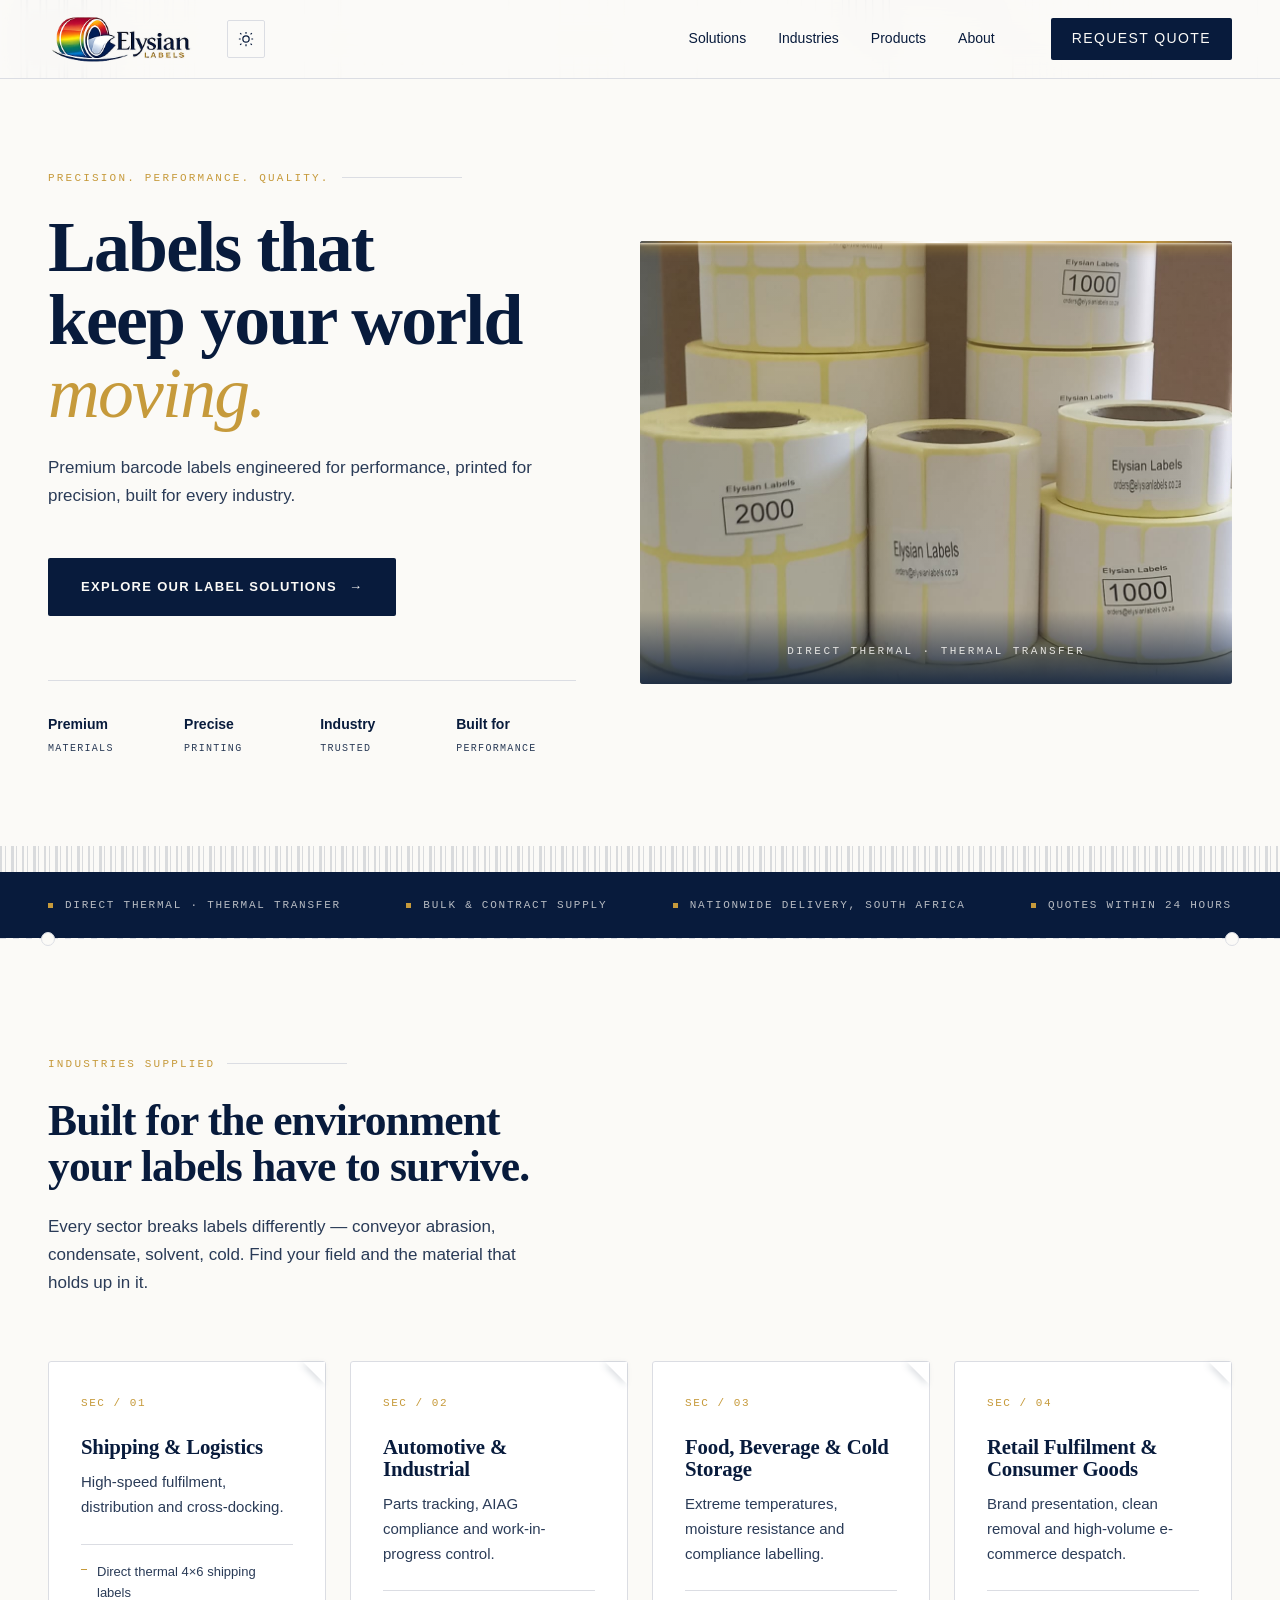
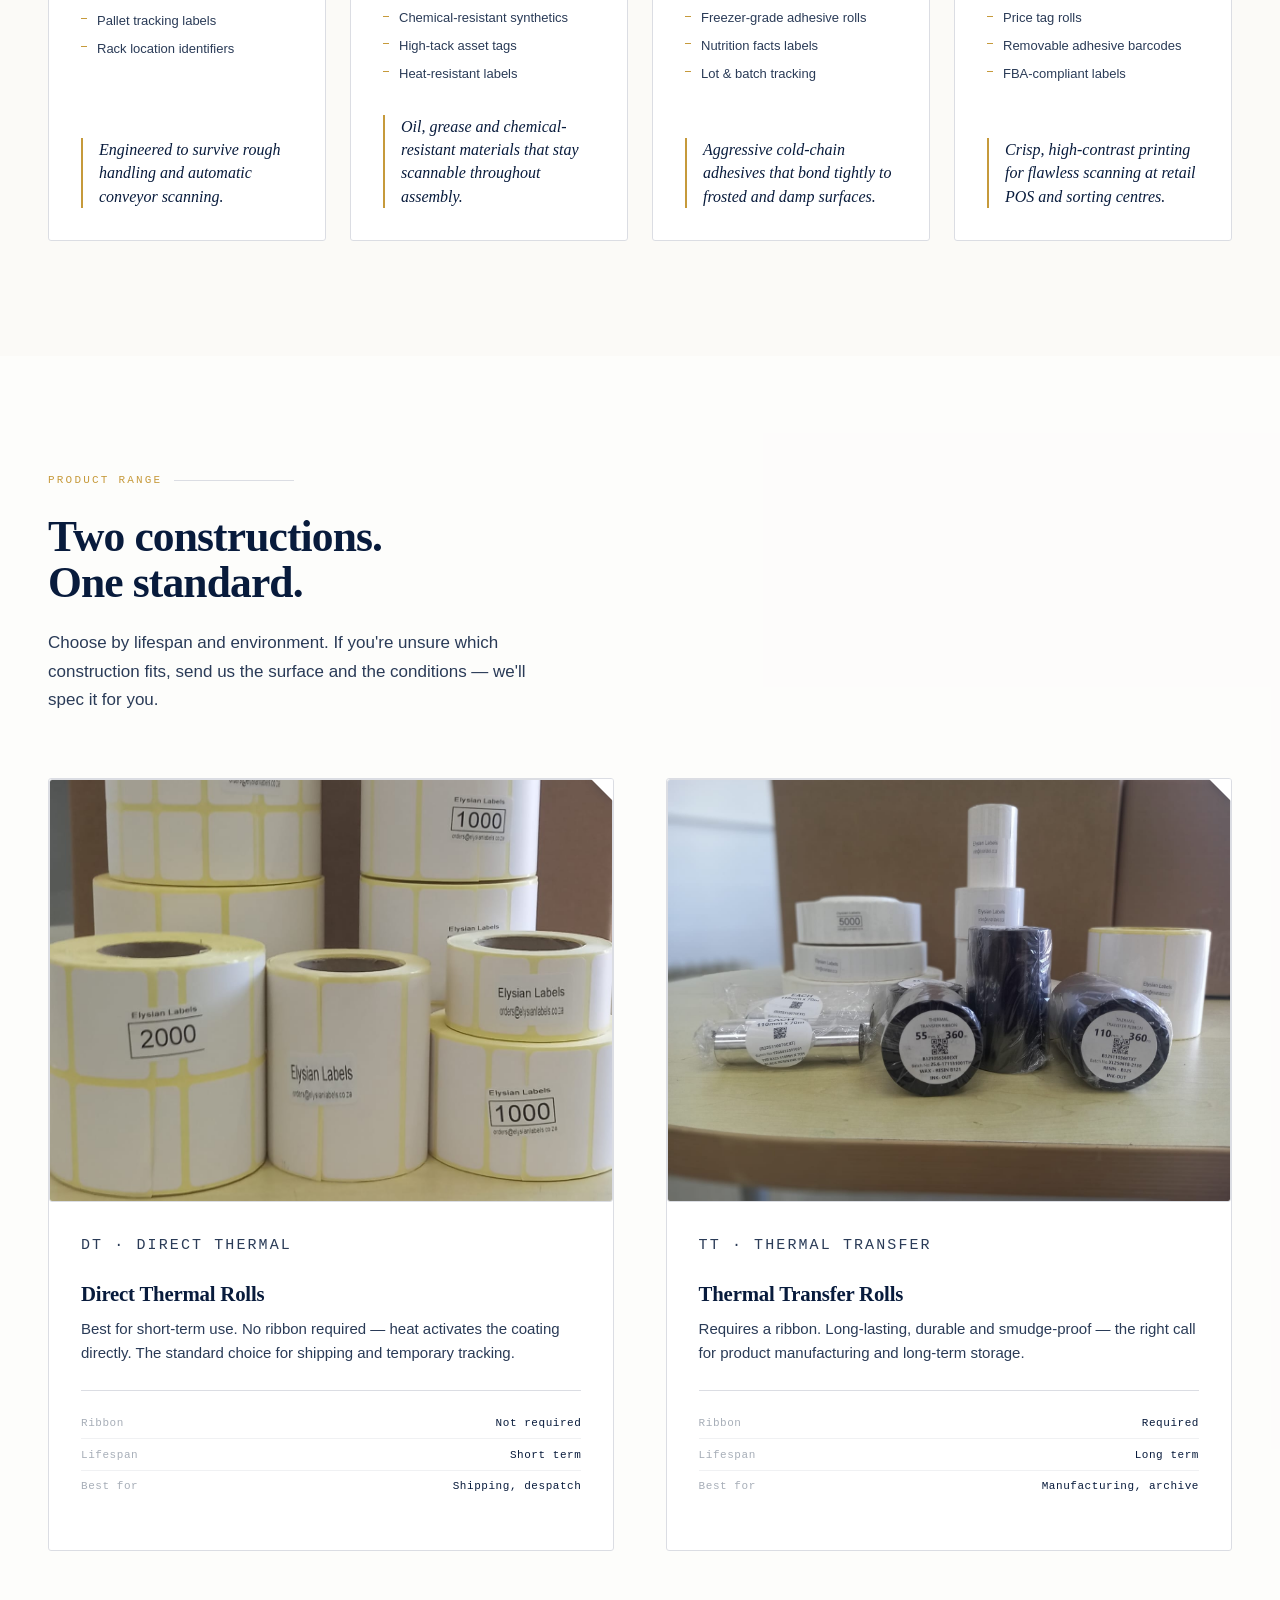
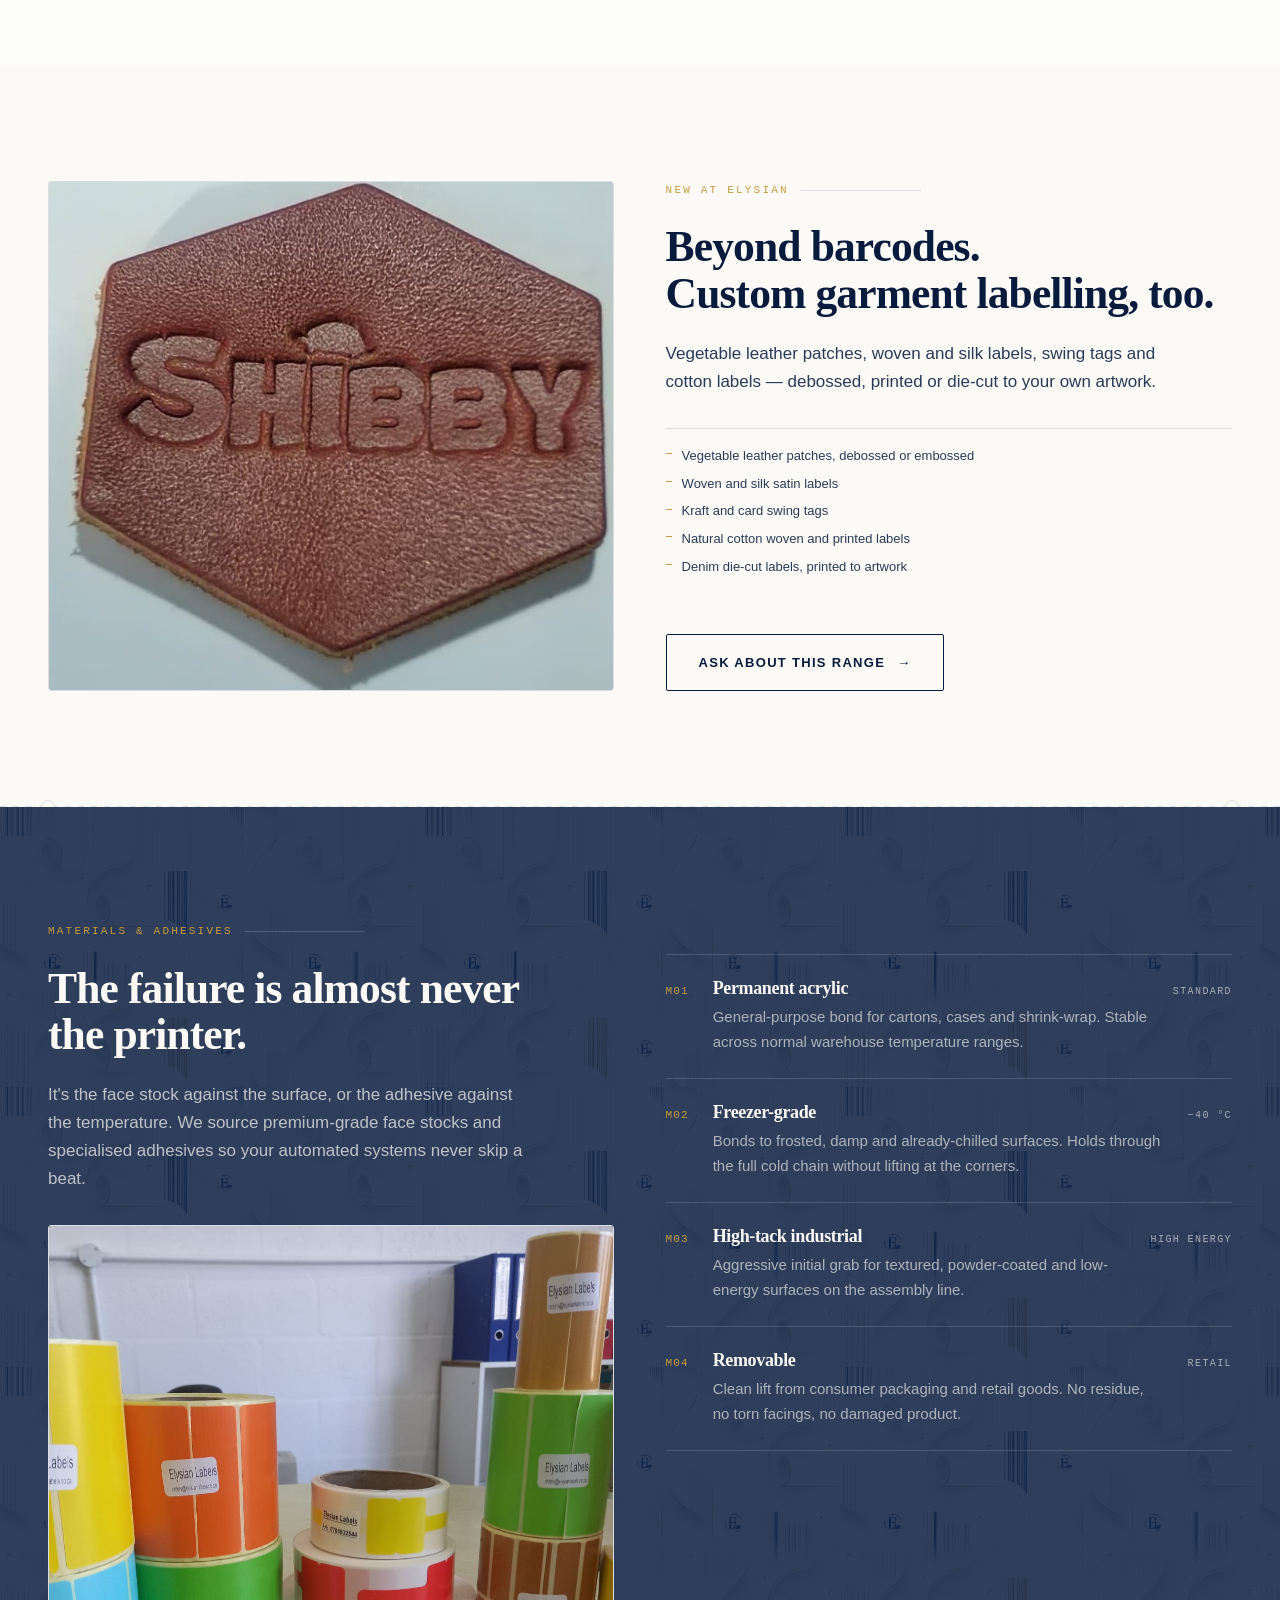
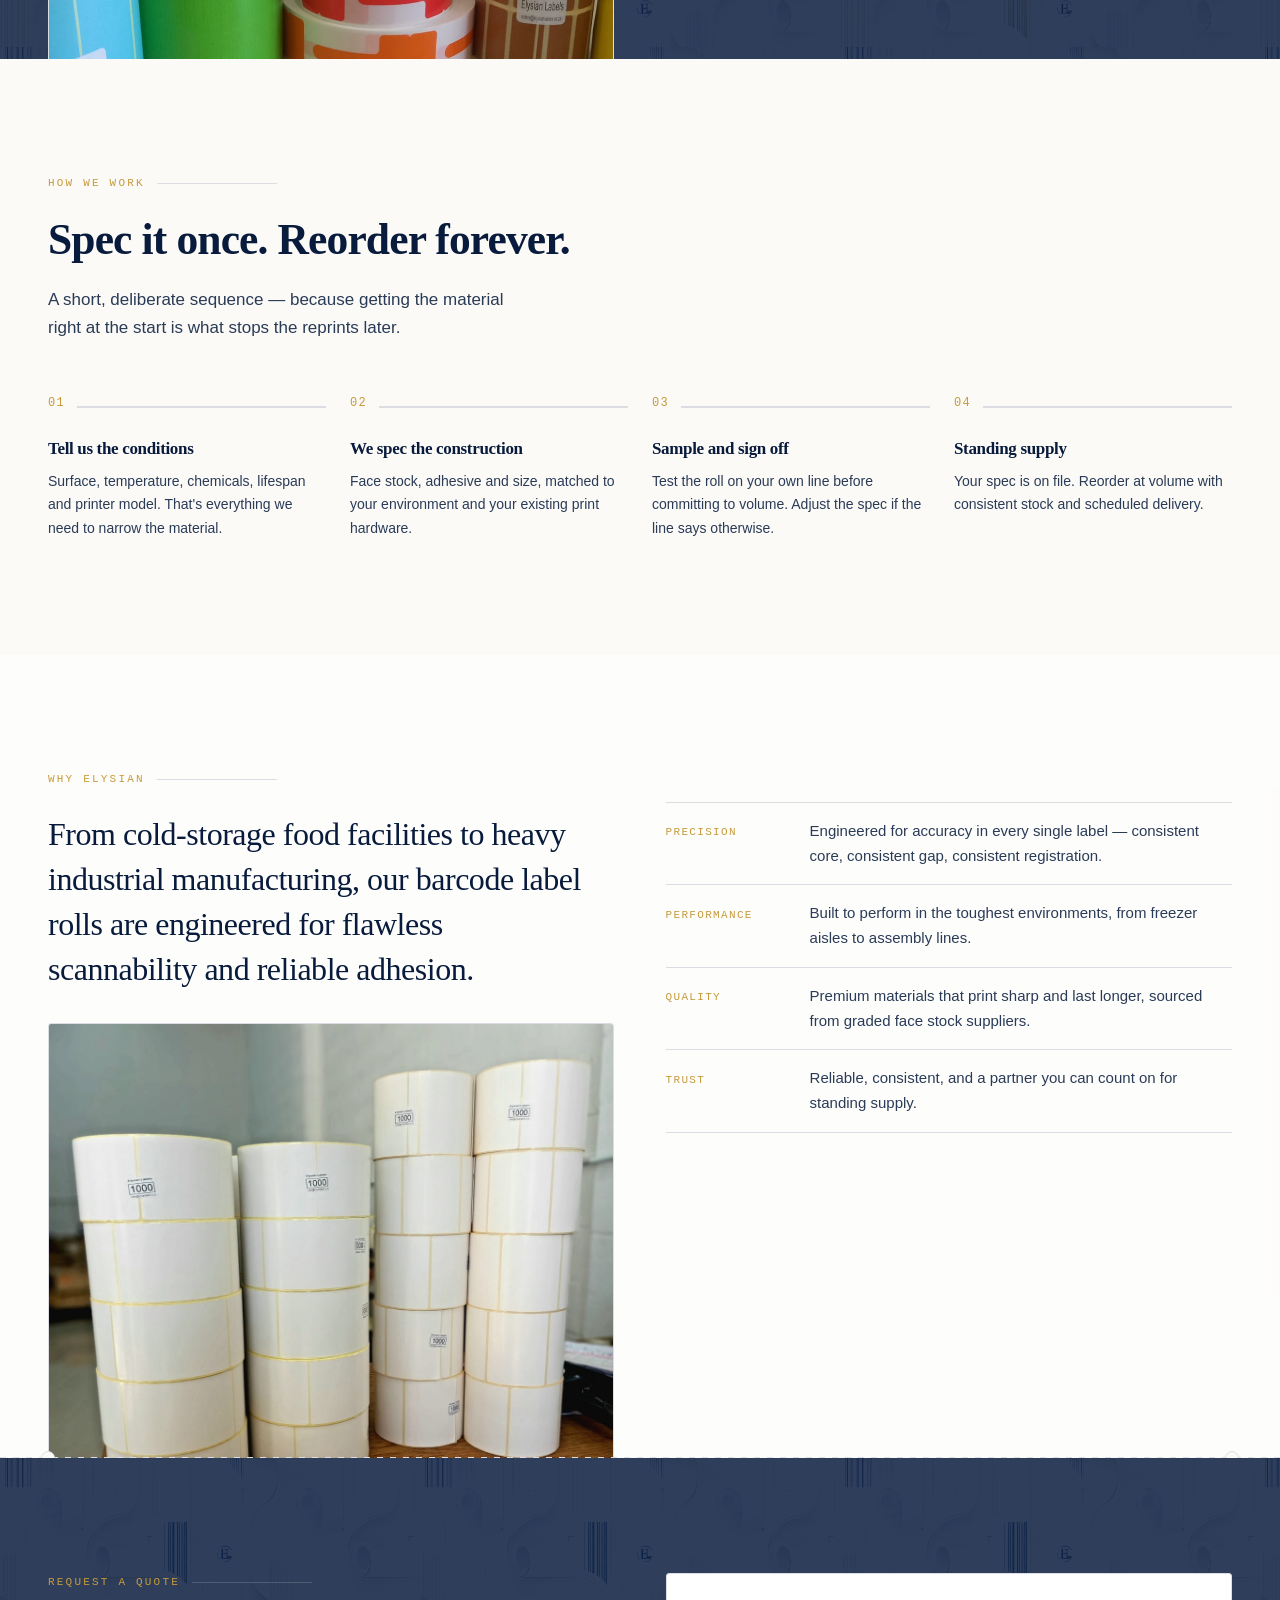
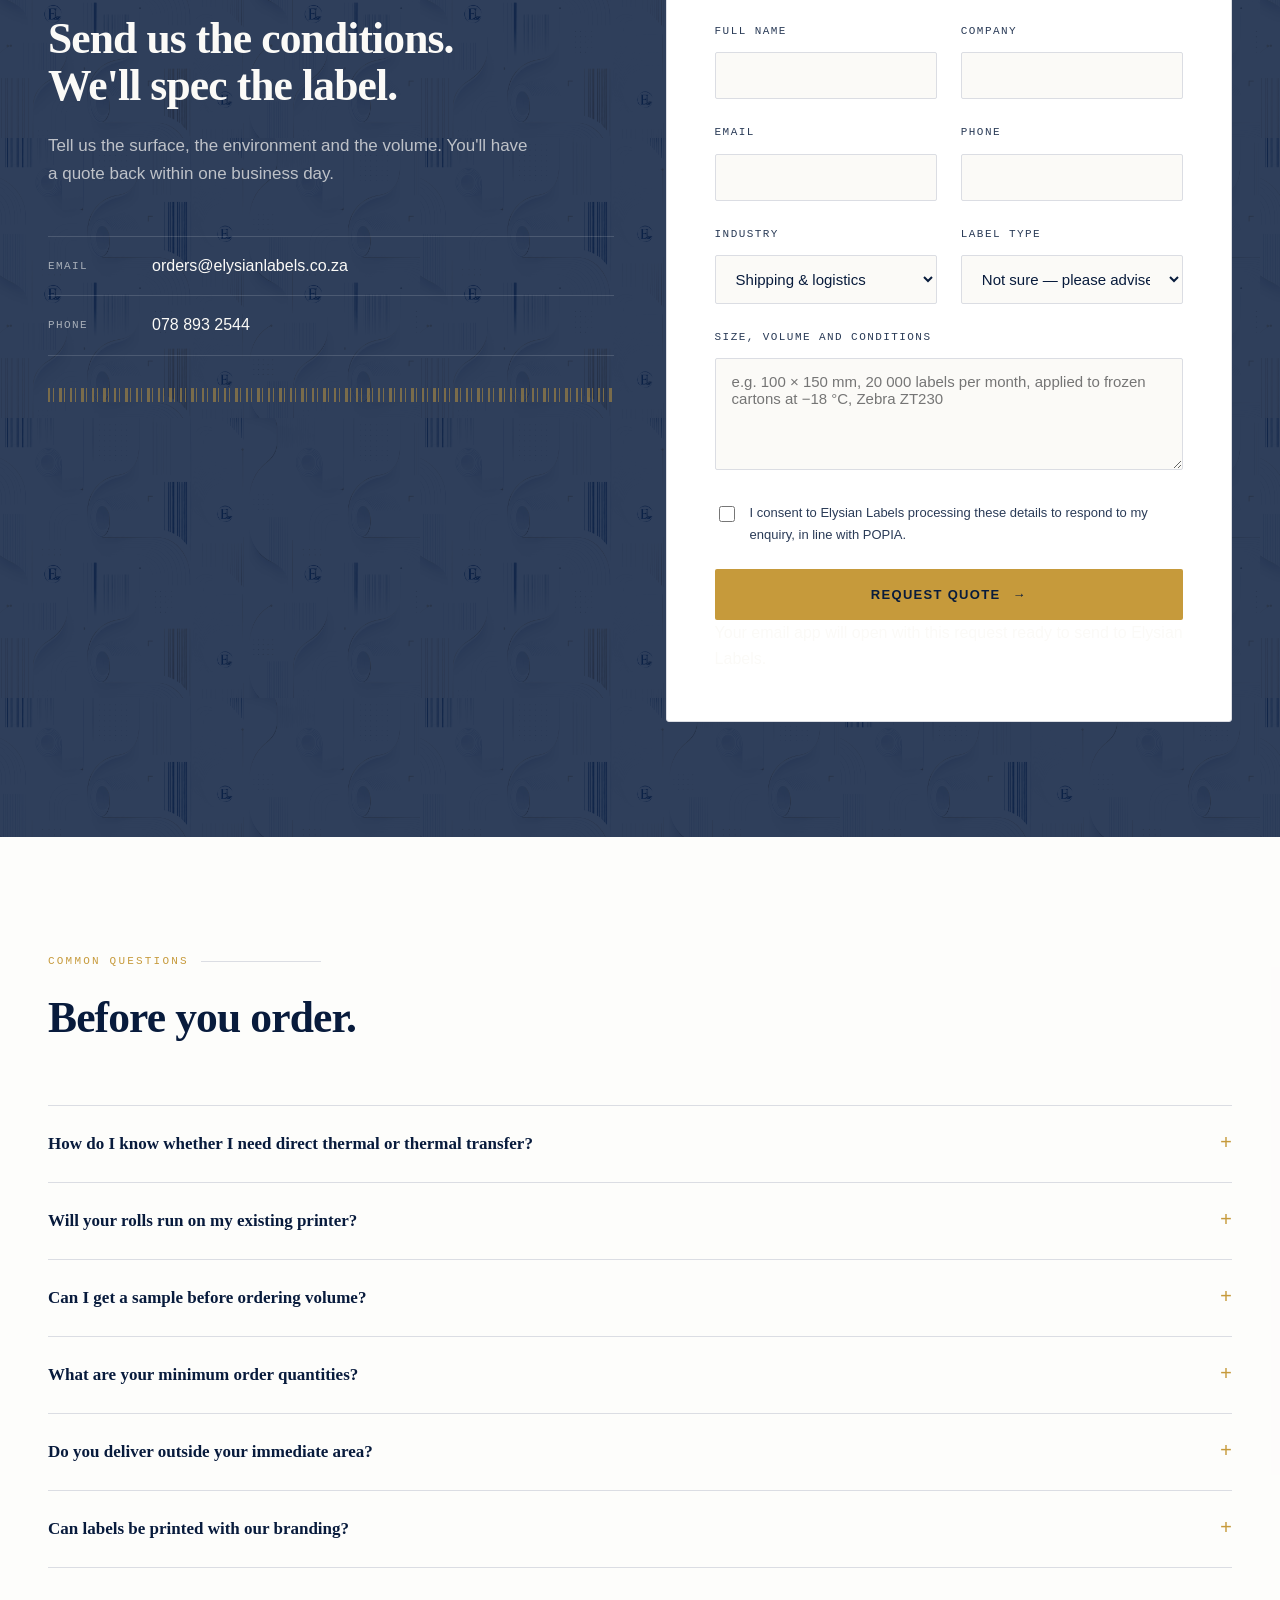
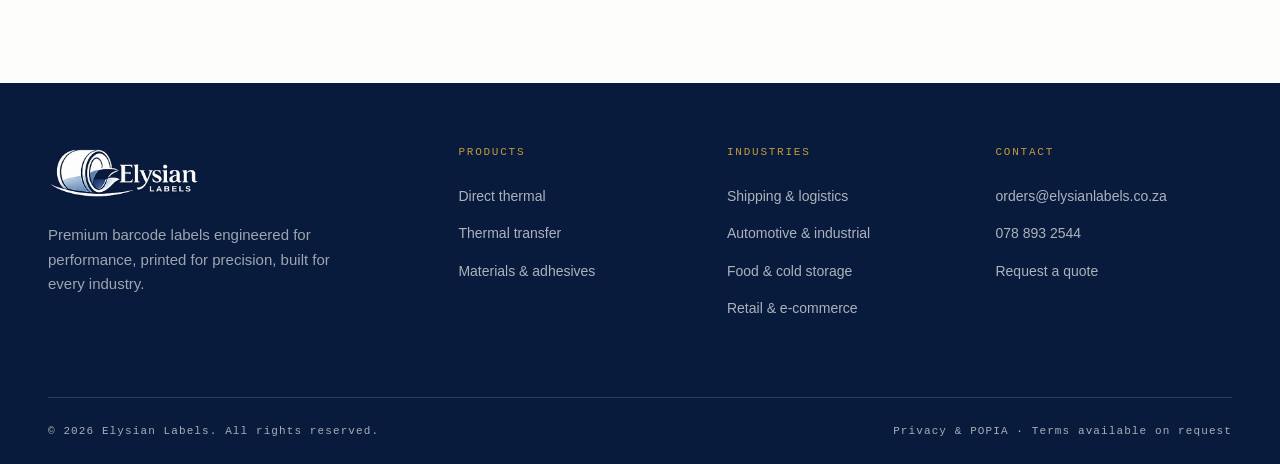
==== index.html @ ddfac6ae "Elysian Labels Refresh v2 preview" ====
<!DOCTYPE html>
<html lang="en-ZA">
<head>
<meta charset="utf-8">
<meta name="viewport" content="width=device-width, initial-scale=1">
<meta name="color-scheme" content="light dark">
<script src="assets/theme-init.js"></script>
<title>Elysian Labels — Premium Barcode Label Rolls | South Africa</title>
<meta name="description" content="Direct thermal and thermal transfer label rolls engineered for flawless scannability. Supplying logistics, manufacturing, cold chain and retail across South Africa.">
<meta name="theme-color" content="#081B3C" media="(prefers-color-scheme: light)">
<meta name="theme-color" content="#0B0F17" media="(prefers-color-scheme: dark)">
<link rel="icon" type="image/png" href="assets/elysian-monogram-navy.png">

<!-- Open Graph -->
<meta property="og:title" content="Elysian Labels — Labels that keep your world moving">
<meta property="og:description" content="Premium barcode labels engineered for performance, printed for precision, built for every industry.">
<meta property="og:type" content="website">
<meta property="og:locale" content="en_ZA">
<!-- Open Graph image intentionally omitted until a production-safe image is approved. -->

<link rel="preconnect" href="https://fonts.googleapis.com">
<link rel="preconnect" href="https://fonts.gstatic.com" crossorigin>
<!-- Non-render-blocking: a slow/unreachable Google Fonts request must never
     hold up first paint. Loads as print (deprioritized), then swaps to all. -->
<link data-font-swap href="https://fonts.googleapis.com/css2?family=Inter:wght@400;500;600;700&family=IBM+Plex+Mono:wght@400;500&family=Source+Serif+4:ital,opsz,wght@0,8..60,400;0,8..60,600;0,8..60,700;1,8..60,400;1,8..60,600&display=swap" rel="stylesheet" media="print">
<noscript><link href="https://fonts.googleapis.com/css2?family=Inter:wght@400;500;600;700&family=IBM+Plex+Mono:wght@400;500&family=Source+Serif+4:ital,opsz,wght@0,8..60,400;0,8..60,600;0,8..60,700;1,8..60,400;1,8..60,600&display=swap" rel="stylesheet"></noscript>

<script type="application/ld+json">
{
  "@context": "https://schema.org",
  "@type": "Organization",
  "name": "Elysian Labels",
  "description": "Supplier of premium barcode label rolls for industrial, logistics, food and retail applications.",
  "email": "orders@elysianlabels.co.za",
  "telephone": "+27788932544",
  "areaServed": "ZA"
}
</script>

<style>
/* ============================================================
   ELYSIAN LABELS — WEB OS
   ATLAS OS V1.014  ·  Axiel
   Tokens below map 1:1 to src/styles/globals.css
   ============================================================ */

:root{
  /* Colour system — Identity OS 05 */
  --navy:#081B3C;
  --navy-80:#2A3B57;
  --navy-06:rgba(8,27,60,.06);
  --gold:#C69A3B;
  --gold-soft:#E4CB93;
  --warm-white:#FBFAF7;
  --steel:#A7AEB8;
  --soft-grey:#DBDDE3;
  --paper:#FFFFFF;

  /* Typography system — Identity OS 06
     Canela = Commercial Type (licensed). Source Serif 4 = live fallback. */
  --display:"Canela","Canela Text","Source Serif 4",Georgia,serif;
  --sans:"Inter",-apple-system,BlinkMacSystemFont,"Segoe UI",sans-serif;
  --mono:"IBM Plex Mono",ui-monospace,"SF Mono",Menlo,monospace;

  /* Scale */
  --s1:.25rem; --s2:.5rem;  --s3:.75rem; --s4:1rem;
  --s5:1.5rem; --s6:2rem;   --s7:3rem;   --s8:4rem;
  --s9:6rem;   --s10:8rem;

  --maxw:1280px;
  --gutter:clamp(1.25rem,4vw,3rem);
  --ease:cubic-bezier(.22,.61,.36,1);

  /* Adaptive surface tokens — Web OS system-aware dark/light mode.
     Light defaults here; dark values are redefined below, never inverted blindly.
     --navy / --warm-white / --paper / --soft-grey / --steel / --navy-80 stay fixed —
     they're the pinned-dark-section palette (hero panel, header/footer bar, trust bar,
     the #quote navy panel) which by design stays dark in both themes. */
  --surface:var(--warm-white);
  --surface-alt:var(--paper);
  --ink:var(--navy);
  --ink-soft:var(--navy-80);
  --muted:var(--steel);
  --border:var(--soft-grey);
  --paper-wash:rgba(255,255,255,.55);
  --overlay-tint:rgba(251,250,247,.62);
  --hdr-bg:rgba(251,250,247,.88);
}

@media (prefers-color-scheme:dark){
  :root:not([data-theme="light"]){
    --surface:#0B0F17;
    --surface-alt:#131A26;
    --ink:#FBFAF7;
    --ink-soft:rgba(251,250,247,.72);
    --muted:#9AA3AF;
    --border:rgba(255,255,255,.14);
    --paper-wash:rgba(0,0,0,.32);
    --overlay-tint:rgba(11,15,23,.55);
    --hdr-bg:rgba(11,15,23,.86);
  }
}
:root[data-theme="dark"]{
  --surface:#0B0F17;
  --surface-alt:#131A26;
  --ink:#FBFAF7;
  --ink-soft:rgba(251,250,247,.72);
  --muted:#9AA3AF;
  --border:rgba(255,255,255,.14);
  --paper-wash:rgba(0,0,0,.32);
  --overlay-tint:rgba(11,15,23,.55);
  --hdr-bg:rgba(11,15,23,.86);
}

*,*::before,*::after{box-sizing:border-box}
html{-webkit-text-size-adjust:100%;scroll-behavior:smooth}
body{
  margin:0;
  background:var(--surface) url('assets/elysian-pattern-bg.png') fixed;
  background-size:auto;
  background-repeat:repeat;
  color:var(--ink);
  font-family:var(--sans);font-size:1rem;line-height:1.65;
  -webkit-font-smoothing:antialiased;
  position:relative;
  transition:background-color .25s var(--ease),color .25s var(--ease);
}
body::before{
  content:'';
  position:fixed;
  top:0;left:0;width:100%;height:100%;
  background:var(--overlay-tint);
  pointer-events:none;
  z-index:-1;
}
img{max-width:100%;display:block}
a{color:inherit}
h1,h2,h3,h4{margin:0;font-family:var(--display);font-weight:600;letter-spacing:-.02em;line-height:1.06}
p{margin:0}
ul{margin:0;padding:0;list-style:none}

/* A11y */
.sr-only{position:absolute;width:1px;height:1px;padding:0;margin:-1px;overflow:hidden;clip:rect(0,0,0,0);white-space:nowrap;border:0}
:focus-visible{outline:2px solid var(--gold);outline-offset:3px;border-radius:2px}
.skip{position:absolute;left:var(--s4);top:-4rem;z-index:200;background:var(--navy);color:#fff;padding:var(--s3) var(--s5);transition:top .2s}
.skip:focus{top:var(--s4)}

/* Layout */
.wrap{max-width:var(--maxw);margin-inline:auto;padding-inline:var(--gutter)}
.section{padding-block:clamp(4rem,9vw,7.5rem)}
.section--tight{padding-block:clamp(2.5rem,5vw,4rem)}
.section--navy{
  position:relative;background:var(--navy);color:var(--warm-white);
  overflow:hidden;
}
.section--navy::before{
  content:"";position:absolute;inset:0;
  background-image:url('assets/elysian-pattern-bg.png');
  background-size:420px;background-repeat:repeat;
  opacity:.16;mix-blend-mode:screen;pointer-events:none;
}
.section--navy > .wrap{position:relative;z-index:1}
.section--paper{background:var(--paper-wash)}

/* ---------- INTRO REVEAL ----------
   Full-screen curtain that peels away like a label being applied.
   Plays once on load, then removes itself from layout entirely. */
.intro-reveal{
  position:fixed;inset:0;z-index:9999;
  background:var(--warm-white) url('assets/elysian-pattern-bg.png');
  background-size:420px;background-repeat:repeat;
  display:flex;align-items:center;justify-content:center;
  transform-origin:bottom left;
  transform:translateY(0) rotate(0deg);
}
.intro-reveal::before{
  content:"";position:absolute;inset:0;
  background:rgba(251,250,247,.08);
}
.intro-inner{position:relative;z-index:1;display:flex;flex-direction:column;align-items:center;gap:var(--s5)}
.intro-mark{
  width:64px;height:auto;filter:none;
  animation:intro-pulse 1.1s ease-in-out infinite;
}
.intro-bar{
  width:160px;height:2px;background:rgba(8,27,60,.14);
  overflow:hidden;border-radius:2px;
}
.intro-bar span{
  display:block;height:100%;width:40%;background:var(--gold);
  animation:intro-scan 1.1s ease-in-out infinite;
}
@keyframes intro-pulse{
  0%,100%{opacity:.55;transform:scale(.96)}
  50%{opacity:1;transform:scale(1)}
}
@keyframes intro-scan{
  0%{transform:translateX(-100%)}
  100%{transform:translateX(350%)}
}
/* The peeling edge — a bright line that leads the curtain up, like a
   label lifting off its backing paper. */
.intro-edge{
  position:absolute;left:0;right:0;bottom:0;height:3px;
  background:linear-gradient(90deg, transparent, var(--gold), #fff, var(--gold), transparent);
  box-shadow:0 0 18px 4px rgba(198,154,59,.7);
  opacity:0;
}
.intro-reveal.leaving{
  animation:peel-away 1.8s cubic-bezier(.6,.02,.35,1) forwards;
}
.intro-reveal.leaving .intro-edge{opacity:1;transition:opacity .4s ease}
.intro-reveal.leaving .intro-inner{
  animation:inner-fade .5s ease forwards;
}
.intro-reveal.done{display:none}

@keyframes peel-away{
  0%{transform:translateY(0) rotate(0deg);border-radius:0}
  100%{transform:translateY(-115%) rotate(-4deg);border-radius:0 0 40% 0}
}
@keyframes inner-fade{
  0%{opacity:1}
  100%{opacity:0}
}

@media (prefers-reduced-motion:reduce){
  .intro-reveal{display:none}
}

/* ---------- SIGNATURE: barcode rule ----------
   Irregular bar widths — a real barcode is never evenly striped. */
.barcode{
  height:26px;width:100%;
  background-image:repeating-linear-gradient(90deg,
    var(--ink) 0 2px, transparent 2px 5px,
    var(--ink) 5px 6px, transparent 6px 11px,
    var(--ink) 11px 14px, transparent 14px 16px,
    var(--ink) 16px 17px, transparent 17px 22px);
  opacity:.14;
}
.barcode--gold{background-image:repeating-linear-gradient(90deg,
    var(--gold) 0 2px, transparent 2px 5px,
    var(--gold) 5px 6px, transparent 6px 11px,
    var(--gold) 11px 14px, transparent 14px 16px,
    var(--gold) 16px 17px, transparent 17px 22px);opacity:.5}
.barcode--sm{height:14px}

/* Eyebrow */
.eyebrow{
  font-family:var(--mono);font-size:.6875rem;font-weight:500;
  letter-spacing:.2em;text-transform:uppercase;color:var(--gold);
  display:flex;align-items:center;gap:var(--s3);margin-bottom:var(--s5);
}
.eyebrow::after{content:"";flex:1;height:1px;background:var(--border);max-width:120px}
.section--navy .eyebrow::after{background:rgba(255,255,255,.16)}

/* Type helpers */
.display{font-family:var(--display);font-size:clamp(2.6rem,5.6vw,4.6rem);line-height:1.02;letter-spacing:-.025em;font-weight:600}
.display em{font-style:italic;color:var(--gold);font-weight:400}
.h2{font-size:clamp(1.9rem,3.4vw,2.9rem)}
.h3{font-size:1.3rem;letter-spacing:-.01em}
.lede{font-size:1.0625rem;color:var(--ink-soft);max-width:52ch}
.section--navy .lede{color:rgba(251,250,247,.7)}
.muted{color:var(--muted)}
.spec{font-family:var(--mono);font-size:.75rem;letter-spacing:.06em;color:var(--muted)}

/* Buttons — Atlas btn-{variant} convention */
.btn{
  display:inline-flex;align-items:center;justify-content:center;gap:var(--s3);
  font-family:var(--sans);font-size:.8125rem;font-weight:600;
  letter-spacing:.1em;text-transform:uppercase;text-decoration:none;
  padding:1.0625rem var(--s6);border:1px solid transparent;border-radius:2px;
  cursor:pointer;transition:background .25s var(--ease),color .25s var(--ease),border-color .25s var(--ease),transform .25s var(--ease);
}
.btn-primary{background:var(--navy);color:var(--warm-white)}
.btn-primary:hover{background:var(--gold);color:var(--navy)}
.btn-outline{background:transparent;color:var(--ink);border-color:var(--ink)}
.btn-outline:hover{background:var(--navy);color:var(--warm-white)}
.section--navy .btn-outline{color:var(--warm-white);border-color:rgba(255,255,255,.35)}
.section--navy .btn-outline:hover{background:var(--warm-white);color:var(--navy)}
.btn-gold{background:var(--gold);color:var(--navy)}
.btn-gold:hover{background:var(--warm-white)}
.btn-small{padding:.75rem 1.25rem;font-size:.6875rem}
.btn .arw{transition:transform .25s var(--ease)}
.btn:hover .arw{transform:translateX(4px)}

/* ---------- LABEL SHEET MOTIF ----------
   Perforation divider = tear line between label rows.
   Corner peel = card looks like a label lifted off the sheet. */
.perf{
  height:1px;position:relative;
  background:repeating-linear-gradient(90deg, var(--border) 0 6px, transparent 6px 13px);
}
.perf::before,.perf::after{
  content:"";position:absolute;top:50%;transform:translateY(-50%);
  width:14px;height:14px;border-radius:50%;background:var(--surface);
  border:1px solid var(--border);
}
.perf::before{left:calc(var(--gutter) - 7px)}
.perf::after{right:calc(var(--gutter) - 7px)}
.section--navy .perf{background:repeating-linear-gradient(90deg, rgba(255,255,255,.18) 0 6px, transparent 6px 13px)}
.section--navy .perf::before,.section--navy .perf::after{background:var(--navy);border-color:rgba(255,255,255,.22)}

.label-card{position:relative}
.label-card::after{
  content:"";position:absolute;top:0;right:0;width:0;height:0;
  border-style:solid;border-width:0 22px 22px 0;
  border-color:transparent var(--surface-alt) transparent transparent;
  filter:drop-shadow(-2px 2px 3px rgba(8,27,60,.14));
  transition:border-width .25s var(--ease);
}
.label-card:hover::after{border-width:0 28px 28px 0}

/* ---------- PHOTOGRAPHY PLACEHOLDER ----------
   Swap the .ph div for <img>. data-slot text is preserved as a title
   tooltip (hover) for internal reference; visible content is generic. */
.ph{
  position:relative;background:
    linear-gradient(135deg, var(--navy-06) 25%, transparent 25%) 0 0/16px 16px,
    linear-gradient(135deg, transparent 75%, var(--navy-06) 75%) 0 0/16px 16px,
    var(--surface-alt);
  border:1px solid var(--border);border-radius:3px;
  display:flex;flex-direction:column;align-items:center;justify-content:center;
  gap:var(--s3);min-height:180px;overflow:hidden;
}
.ph::before{
  content:"";width:34px;height:34px;flex-shrink:0;
  background:rgba(8,27,60,.16);border-radius:50%;
  background-image:url("data:image/svg+xml,%3Csvg xmlns='http://www.w3.org/2000/svg' viewBox='0 0 24 24' fill='none' stroke='%23081B3C' stroke-width='1.6'%3E%3Cpath d='M4 8h3l1.5-2h7L17 8h3a1 1 0 0 1 1 1v9a1 1 0 0 1-1 1H4a1 1 0 0 1-1-1V9a1 1 0 0 1 1-1z'/%3E%3Ccircle cx='12' cy='13' r='3.2'/%3E%3C/svg%3E");
  background-repeat:no-repeat;background-position:center;background-size:16px;
}
.ph::after{
  content:"Photography pending";
  font-family:var(--mono);font-size:.625rem;letter-spacing:.14em;
  text-transform:uppercase;color:var(--ink);opacity:.4;
}
.section--navy .ph{background:rgba(255,255,255,.05)}
.section--navy .ph::before{background-color:rgba(255,255,255,.14)}
.section--navy .ph::before{background-image:url("data:image/svg+xml,%3Csvg xmlns='http://www.w3.org/2000/svg' viewBox='0 0 24 24' fill='none' stroke='%23FBFAF7' stroke-width='1.6'%3E%3Cpath d='M4 8h3l1.5-2h7L17 8h3a1 1 0 0 1 1 1v9a1 1 0 0 1-1 1H4a1 1 0 0 1-1-1V9a1 1 0 0 1 1-1z'/%3E%3Ccircle cx='12' cy='13' r='3.2'/%3E%3C/svg%3E")}
.section--navy .ph::after{color:var(--warm-white);opacity:.5}
/* Dark mode: swap the navy-stroked icon for the light-stroked variant everywhere
   the .ph placeholder isn't already inside a pinned-navy section. */
@media (prefers-color-scheme:dark){
  :root:not([data-theme="light"]) .ph:not(.section--navy .ph)::before{
    background-color:rgba(255,255,255,.14);
    background-image:url("data:image/svg+xml,%3Csvg xmlns='http://www.w3.org/2000/svg' viewBox='0 0 24 24' fill='none' stroke='%23FBFAF7' stroke-width='1.6'%3E%3Cpath d='M4 8h3l1.5-2h7L17 8h3a1 1 0 0 1 1 1v9a1 1 0 0 1-1 1H4a1 1 0 0 1-1-1V9a1 1 0 0 1 1-1z'/%3E%3Ccircle cx='12' cy='13' r='3.2'/%3E%3C/svg%3E");
  }
}
:root[data-theme="dark"] .ph:not(.section--navy .ph)::before{
  background-color:rgba(255,255,255,.14);
  background-image:url("data:image/svg+xml,%3Csvg xmlns='http://www.w3.org/2000/svg' viewBox='0 0 24 24' fill='none' stroke='%23FBFAF7' stroke-width='1.6'%3E%3Cpath d='M4 8h3l1.5-2h7L17 8h3a1 1 0 0 1 1 1v9a1 1 0 0 1-1 1H4a1 1 0 0 1-1-1V9a1 1 0 0 1 1-1z'/%3E%3Ccircle cx='12' cy='13' r='3.2'/%3E%3C/svg%3E");
}
.ph--4x3{aspect-ratio:4/3}
.ph--1x1{aspect-ratio:1/1}
.ph--16x9{aspect-ratio:16/9}
.ph--3x4{aspect-ratio:3/4}

/* Real product photography — replaces .ph in slots where a real photo
   now exists. Same aspect-ratio utility classes, object-fit:cover crop. */
.ph-photo{
  width:100%;height:100%;object-fit:cover;object-position:center;
  border-radius:3px;border:1px solid var(--border);
}

/* ============ HEADER ============ */
.hdr{
  position:sticky;top:0;z-index:100;
  background:var(--hdr-bg);backdrop-filter:blur(14px);
  border-bottom:1px solid var(--border);
}
.hdr-in{display:flex;align-items:center;gap:var(--s6);height:78px}
.logo{display:flex;align-items:center;gap:.625rem;text-decoration:none;flex-shrink:0}
.logo-full{height:52px;width:auto;flex-shrink:0}
/* Header logo: rainbow variant in light mode, navy in dark mode — same
   toggle mechanism as the theme sun/moon icons. */
.logo-full--dark{display:none}
:root[data-theme="dark"] .logo-full--light{display:none}
:root[data-theme="dark"] .logo-full--dark{display:block}
@media (prefers-color-scheme:dark){
  :root:not([data-theme="light"]) .logo-full--light{display:none}
  :root:not([data-theme="light"]) .logo-full--dark{display:block}
}
.logo-full--footer{height:52px}
.logo-txt{display:flex;flex-direction:column;line-height:1}
.logo-name{font-family:var(--display);font-size:1.45rem;font-weight:600;letter-spacing:-.015em}
.logo-sub{font-family:var(--sans);font-size:.5rem;font-weight:600;letter-spacing:.42em;color:var(--gold);margin-top:3px}

.nav{display:flex;gap:var(--s6);margin-left:auto;align-items:center}
.nav a{
  font-size:.875rem;font-weight:500;text-decoration:none;color:var(--ink);
  padding-block:.5rem;position:relative;
}
.nav a::after{
  content:"";position:absolute;left:0;bottom:0;width:100%;height:1px;
  background:var(--gold);transform:scaleX(0);transform-origin:left;
  transition:transform .28s var(--ease);
}
.nav a:hover::after{transform:scaleX(1)}
.nav-cta{margin-left:var(--s5)}
/* .nav a{color:var(--ink)} (class+element) otherwise wins over .btn-primary's
   plain class selector, invisibly matching the Request Quote button's text
   to its own background until :hover's higher specificity briefly reveals it. */
.nav a.nav-cta{color:var(--warm-white)}
.nav a.nav-cta:hover{color:var(--navy)}
.burger{display:none;margin-left:auto;background:none;border:1px solid var(--border);border-radius:2px;padding:.6rem .75rem;cursor:pointer;transition:all .2s var(--ease)}
.burger span{display:block;width:20px;height:1.5px;background:var(--ink);transition:all .2s var(--ease)}
.burger span+span{margin-top:5px}

/* ---------- THEME TOGGLE ---------- */
.theme-toggle{
  display:inline-flex;align-items:center;justify-content:center;
  width:38px;height:38px;flex-shrink:0;
  background:none;border:1px solid var(--border);border-radius:2px;
  color:var(--ink);cursor:pointer;
  transition:border-color .2s var(--ease),color .2s var(--ease);
}
.theme-toggle:hover{border-color:var(--gold);color:var(--gold)}
.theme-icon{width:18px;height:18px}
.theme-icon--moon{display:none}
:root[data-theme="dark"] .theme-icon--sun{display:none}
:root[data-theme="dark"] .theme-icon--moon{display:block}
@media (prefers-color-scheme:dark){
  :root:not([data-theme="light"]) .theme-icon--sun{display:none}
  :root:not([data-theme="light"]) .theme-icon--moon{display:block}
}

/* ---------- MOBILE CTA BAR ----------
   Thumb-zone-reachable single CTA — this site's whole conversion event is
   "get a quote," so it stays one tap away on mobile at all times. Hidden
   on desktop; see the max-width:900px block for its fixed-bar rules. */
.mobile-cta-bar{display:none}

@media (max-width:900px){
  .nav{
    position:absolute;top:78px;left:0;right:0;
    flex-direction:column;gap:0;margin:0;
    background:var(--surface);border-bottom:1px solid var(--border);
    padding-inline:var(--s5);padding-block:0;
    max-height:0;overflow:hidden;
    transition:max-height .3s var(--ease),padding-block .3s var(--ease);
    align-items:flex-start;
  }
  /* padding-block is fixed, not compressible by max-height alone (even with
     border-box) — without zeroing it here too, the closed dropdown still
     renders ~2x var(--s5) of padding and the first link peeks out. */
  .nav-open{max-height:500px !important;padding-block:var(--s5) !important}
  .nav a{padding-block:var(--s3);width:100%;border-bottom:1px solid var(--border);min-height:0}
  .nav-cta{margin-left:0;width:100%}
  .burger{display:block}
}

/* ============ 01 HERO ============ */
.hero{position:relative;overflow:hidden;background:var(--surface)}
.hero-grid{
  display:grid;grid-template-columns:minmax(0,1fr) minmax(0,1.12fr);
  gap:clamp(2rem,5vw,4.5rem);align-items:center;
  padding-block:clamp(3.5rem,7vw,6.5rem);
}
.hero-copy{max-width:38rem}
.hero .display{margin-bottom:var(--s5)}
.hero-lede{margin-bottom:var(--s7)}
.hero-marks{
  display:grid;grid-template-columns:repeat(4,1fr);gap:var(--s4);
  margin-top:var(--s8);padding-top:var(--s6);border-top:1px solid var(--border);
}
.hero-mark{font-family:var(--mono);font-size:.625rem;letter-spacing:.13em;text-transform:uppercase;color:var(--ink-soft);line-height:1.6}
.hero-mark b{display:block;font-family:var(--sans);font-size:.875rem;font-weight:600;letter-spacing:0;text-transform:none;color:var(--ink);margin-bottom:.35rem}

.hero-visual{
  position:relative;overflow:hidden;
  background:var(--navy);border-radius:3px;
  aspect-ratio:4/3;
  perspective:900px;
  transform-style:preserve-3d;
  transition:transform .15s ease-out;
}
.hero-visual-photo{
  position:absolute;inset:0;width:100%;height:100%;
  object-fit:cover;object-position:center;
}
.hero-visual::before{
  content:"";position:absolute;inset:0;
  background-image:url('assets/elysian-pattern-bg.png');
  background-size:340px;background-repeat:repeat;
  opacity:.14;mix-blend-mode:screen;
}
.hero-visual::after{
  content:"";position:absolute;inset:0;
  background:radial-gradient(120% 100% at 50% 15%, rgba(198,154,59,.16), transparent 60%);
}
.hero-visual-spec{
  font-family:var(--mono);font-size:.6875rem;letter-spacing:.22em;text-transform:uppercase;
  color:rgba(251,250,247,.85);text-align:center;position:absolute;left:0;right:0;bottom:0;z-index:1;
  padding:var(--s6) var(--s5) var(--s5);
  background:linear-gradient(to top, rgba(8,27,60,.85), transparent);
}

/* ---------- SCANNER SWEEP ----------
   A barcode scanner laser line reads the panel top to bottom, on loop.
   Ties directly to the product: scannability. */
.scanline{
  position:absolute;left:0;right:0;height:2px;top:0;z-index:2;
  background:linear-gradient(90deg, transparent, var(--gold) 15%, #fff 50%, var(--gold) 85%, transparent);
  box-shadow:0 0 14px 3px rgba(198,154,59,.65), 0 0 3px 1px #fff;
  animation:scan-sweep 3.4s cubic-bezier(.45,0,.55,1) infinite;
  pointer-events:none;
}
.scanline::after{
  content:"";position:absolute;left:0;right:0;top:-40px;height:40px;
  background:linear-gradient(to bottom, transparent, rgba(198,154,59,.10));
}
@keyframes scan-sweep{
  0%{top:-2px;opacity:0}
  6%{opacity:1}
  48%{opacity:1}
  50%{top:100%;opacity:0}
  100%{top:100%;opacity:0}
}
@media (prefers-reduced-motion:reduce){
  .scanline{display:none}
  .hero-visual{transition:none}
}

/* ============ 02 TRUST BAR ============ */
.trust{background:var(--navy);color:var(--warm-white);padding-block:var(--s5)}
.trust-in{display:flex;flex-wrap:wrap;gap:var(--s4) var(--s7);align-items:center;justify-content:space-between}
.trust-item{font-family:var(--mono);font-size:.6875rem;letter-spacing:.16em;text-transform:uppercase;color:rgba(251,250,247,.72);display:flex;align-items:center;gap:var(--s3)}
.trust-item::before{content:"";width:5px;height:5px;background:var(--gold);flex-shrink:0}

/* ============ SHARED GRIDS ============ */
.head{max-width:60rem;margin-bottom:clamp(2.5rem,5vw,4rem)}
.head .lede{margin-top:var(--s5)}

.grid-3{display:grid;grid-template-columns:repeat(3,1fr);gap:var(--s5)}
.grid-4{display:grid;grid-template-columns:repeat(4,1fr);gap:var(--s5)}
.grid-2{display:grid;grid-template-columns:repeat(2,1fr);gap:clamp(2rem,4vw,3.5rem)}

/* ============ 03 INDUSTRIES ============ */
.ind{
  background:var(--surface-alt);border:1px solid var(--border);border-radius:3px;
  padding:var(--s6);display:flex;flex-direction:column;
  transition:border-color .3s var(--ease),transform .3s var(--ease),box-shadow .3s var(--ease);
}
.ind:hover{border-color:var(--gold)}
.ind-code{font-family:var(--mono);font-size:.6875rem;letter-spacing:.14em;color:var(--gold);margin-bottom:var(--s5)}
.ind h3{margin-bottom:var(--s3)}
.ind-focus{font-size:.9375rem;color:var(--ink-soft);margin-bottom:var(--s5)}
.ind-types{border-top:1px solid var(--border);padding-top:var(--s4);margin-bottom:var(--s5)}
.ind-types li{font-size:.8125rem;color:var(--ink-soft);padding-left:var(--s4);position:relative;margin-bottom:.4rem}
.ind-types li::before{content:"";position:absolute;left:0;top:.62em;width:6px;height:1px;background:var(--gold)}
.ind-hook{
  margin-top:auto;font-family:var(--display);font-style:italic;font-size:1rem;
  line-height:1.45;color:var(--ink);border-left:2px solid var(--gold);padding-left:var(--s4);
}

/* ============ 04 PRODUCTS ============ */
.prod{display:flex;flex-direction:column;background:var(--surface-alt);border:1px solid var(--border);border-radius:3px;overflow:hidden}
.prod-body{padding:var(--s6);display:flex;flex-direction:column;flex:1}
.prod-sku{font-family:var(--mono);font-size:.6875rem;letter-spacing:.14em;color:var(--gold);margin-bottom:var(--s4)}
.prod h3{margin-bottom:var(--s3)}
.prod p{font-size:.9375rem;color:var(--ink-soft);margin-bottom:var(--s5)}
.prod-specs{margin-top:auto;border-top:1px solid var(--border);padding-top:var(--s4)}
.prod-specs div{display:flex;justify-content:space-between;gap:var(--s4);font-family:var(--mono);font-size:.6875rem;letter-spacing:.05em;padding-block:.4rem;border-bottom:1px solid var(--navy-06)}
.prod-specs div:last-child{border-bottom:0}
.prod-specs dt{color:var(--muted)}
.prod-specs dd{margin:0;color:var(--ink);text-align:right;font-weight:500}

/* ============ 05 MATERIALS ============ */
.mat-list{display:flex;flex-direction:column;gap:0;margin-top:var(--s6)}
.mat{
  display:grid;grid-template-columns:auto 1fr auto;gap:var(--s5);align-items:baseline;
  padding-block:var(--s5);border-top:1px solid rgba(255,255,255,.14);
}
.mat:last-child{border-bottom:1px solid rgba(255,255,255,.14)}
.mat-n{font-family:var(--mono);font-size:.6875rem;color:var(--gold);letter-spacing:.1em}
.mat h3{font-size:1.125rem;margin-bottom:.4rem}
.mat p{font-size:.9375rem;color:rgba(251,250,247,.62);max-width:56ch}
.mat-tag{font-family:var(--mono);font-size:.625rem;letter-spacing:.14em;text-transform:uppercase;color:var(--steel);white-space:nowrap}

/* ============ 06 PROCESS ============ */
.proc{counter-reset:step}
.proc-steps{display:grid;grid-template-columns:repeat(4,1fr);gap:var(--s5);margin-top:var(--s7)}
.step{position:relative;padding-top:var(--s6);border-top:2px solid var(--border)}
.step::before{
  counter-increment:step;content:counter(step,decimal-leading-zero);
  position:absolute;top:-.9rem;left:0;background:var(--surface);padding-right:var(--s3);
  font-family:var(--mono);font-size:.75rem;letter-spacing:.1em;color:var(--gold);
}
.step h3{font-size:1.0625rem;margin-bottom:var(--s3)}
.step p{font-size:.875rem;color:var(--ink-soft)}

/* ============ 07 WHY ELYSIAN ============ */
.why-stmt{
  font-family:var(--display);font-size:clamp(1.35rem,2.5vw,2rem);line-height:1.4;
  letter-spacing:-.015em;max-width:34ch;
}
.why-list{margin-top:var(--s6)}
.why-list li{padding-block:var(--s4);border-bottom:1px solid var(--border);display:flex;gap:var(--s4);align-items:flex-start}
.why-list li:first-child{border-top:1px solid var(--border)}
.why-k{font-family:var(--mono);font-size:.6875rem;letter-spacing:.12em;text-transform:uppercase;color:var(--gold);flex:0 0 8rem;padding-top:.28rem}
.why-v{font-size:.9375rem;color:var(--ink-soft)}

/* ============ 08 CERTIFICATIONS ============ */
.cert-grid{display:grid;grid-template-columns:repeat(5,1fr);gap:var(--s5);align-items:center}
.cert{aspect-ratio:16/9;min-height:0}

/* ============ 09 TESTIMONIALS ============ */
.quote{background:var(--surface-alt);border:1px solid var(--border);border-radius:3px;padding:var(--s6);display:flex;flex-direction:column}
.quote-txt{font-family:var(--display);font-size:1.125rem;line-height:1.5;margin-bottom:var(--s5)}
.quote-by{margin-top:auto;display:flex;align-items:center;gap:var(--s4);padding-top:var(--s4);border-top:1px solid var(--border)}
.quote-av{width:44px;height:44px;border-radius:50%;flex-shrink:0;min-height:0}
.quote-av::before{font-size:.5rem;letter-spacing:.08em;padding:0}
.quote-meta{font-size:.8125rem;line-height:1.4}
.quote-meta b{display:block;font-weight:600}
.quote-meta span{color:var(--steel);font-size:.75rem}

/* ============ 10 REQUEST QUOTE ============ */
.quote-form{background:var(--paper);border:1px solid var(--soft-grey);border-radius:3px;padding:clamp(1.75rem,4vw,3rem)}
.field{margin-bottom:var(--s5)}
.field label{display:block;font-family:var(--mono);font-size:.6875rem;letter-spacing:.13em;text-transform:uppercase;color:var(--navy-80);margin-bottom:var(--s3)}
.field input,.field select,.field textarea{
  width:100%;font-family:var(--sans);font-size:.9375rem;color:var(--navy);
  background:var(--warm-white);border:1px solid var(--soft-grey);border-radius:2px;
  padding:.875rem var(--s4);transition:border-color .2s var(--ease);
}
.field input:focus,.field select:focus,.field textarea:focus{border-color:var(--gold);outline:none}
.field textarea{resize:vertical;min-height:112px}
.field-row{display:grid;grid-template-columns:1fr 1fr;gap:var(--s5)}
.consent{display:flex;gap:var(--s3);align-items:flex-start;font-size:.8125rem;color:var(--navy-80);margin-bottom:var(--s5)}
.consent input{width:16px;height:16px;margin-top:.25rem;flex-shrink:0;accent-color:var(--gold)}
.contact-block{margin-bottom:var(--s6)}
.contact-block a{
  display:flex;align-items:center;gap:var(--s4);text-decoration:none;
  padding-block:var(--s4);border-bottom:1px solid rgba(255,255,255,.14);
  transition:color .2s var(--ease);
}
.contact-block a:first-of-type{border-top:1px solid rgba(255,255,255,.14)}
.contact-block a:hover{color:var(--gold)}
.contact-k{font-family:var(--mono);font-size:.6875rem;letter-spacing:.13em;text-transform:uppercase;color:var(--steel);flex:0 0 5.5rem}
.contact-v{font-size:1rem;font-weight:500}

/* ============ 11 FAQ ============ */
.faq{border-top:1px solid var(--border)}
.faq details{border-bottom:1px solid var(--border)}
.faq summary{
  cursor:pointer;list-style:none;padding-block:var(--s5);
  display:flex;gap:var(--s5);align-items:baseline;
  font-family:var(--display);font-size:1.0625rem;font-weight:600;
}
.faq summary::-webkit-details-marker{display:none}
.faq summary::after{content:"+";margin-left:auto;font-family:var(--mono);font-size:1.25rem;color:var(--gold);font-weight:400;line-height:1;transition:transform .25s var(--ease)}
.faq details[open] summary::after{transform:rotate(45deg)}
.faq-a{padding-bottom:var(--s5);font-size:.9375rem;color:var(--ink-soft);max-width:64ch;padding-left:var(--s7)}

/* ============ 12 NEWS ============ */
.post{text-decoration:none;display:flex;flex-direction:column;gap:var(--s4)}
.post .ph{margin-bottom:var(--s2)}
.post-date{font-family:var(--mono);font-size:.6875rem;letter-spacing:.12em;color:var(--gold)}
.post h3{font-size:1.0625rem;transition:color .2s var(--ease)}
.post:hover h3{color:var(--gold)}
.post p{font-size:.875rem;color:var(--ink-soft)}

/* ============ 13 FOOTER ============ */
.ftr{background:var(--navy);color:var(--warm-white);padding-top:var(--s8)}
.ftr-grid{display:grid;grid-template-columns:1.6fr 1fr 1fr 1fr;gap:var(--s6);padding-bottom:var(--s8)}
.ftr .logo-name{color:var(--warm-white)}
.ftr h4{font-family:var(--mono);font-size:.6875rem;font-weight:500;letter-spacing:.16em;text-transform:uppercase;color:var(--gold);margin-bottom:var(--s5)}
.ftr-links li{margin-bottom:.7rem}
.ftr-links a{font-size:.875rem;color:rgba(251,250,247,.68);text-decoration:none;transition:color .2s var(--ease)}
.ftr-links a:hover{color:var(--gold)}
.ftr-blurb{font-size:.9375rem;color:rgba(251,250,247,.62);max-width:34ch;margin-top:var(--s5)}
.ftr-btm{
  display:flex;flex-wrap:wrap;gap:var(--s4) var(--s6);justify-content:space-between;align-items:center;
  padding-block:var(--s5);border-top:1px solid rgba(255,255,255,.14);
  font-family:var(--mono);font-size:.6875rem;letter-spacing:.1em;color:var(--steel);
}
.ftr-btm a{color:var(--steel);text-decoration:none}
.ftr-btm a:hover{color:var(--gold)}

/* ============ REVEAL ============ */
.rv{opacity:0;transform:translateY(18px);transition:opacity .7s var(--ease),transform .7s var(--ease)}
.rv.in{opacity:1;transform:none}

/* ============ RESPONSIVE ============ */
@media (max-width:1080px){
  .grid-4{grid-template-columns:repeat(2,1fr)}
  .proc-steps{grid-template-columns:repeat(2,1fr)}
  .cert-grid{grid-template-columns:repeat(3,1fr)}
  .ftr-grid{grid-template-columns:1fr 1fr}
}
@media (max-width:900px){
  .burger{display:block}
  .hero-grid{grid-template-columns:1fr;padding-block:var(--s7)}
  .grid-3{grid-template-columns:1fr}
  .grid-2{grid-template-columns:1fr}
  body{padding-bottom:calc(72px + env(safe-area-inset-bottom))}
  .mobile-cta-bar{
    display:flex;position:fixed;left:0;right:0;bottom:0;z-index:90;
    padding:var(--s4) var(--gutter);
    padding-bottom:calc(var(--s4) + env(safe-area-inset-bottom));
    background:var(--hdr-bg);backdrop-filter:blur(14px);
    border-top:1px solid var(--border);
  }
  .mobile-cta-bar .btn{width:100%}
}
@media (max-width:620px){
  .grid-4{grid-template-columns:1fr}
  .proc-steps{grid-template-columns:1fr}
  .cert-grid{grid-template-columns:repeat(2,1fr)}
  .ftr-grid{grid-template-columns:1fr}
  .hero-marks{grid-template-columns:1fr 1fr;gap:var(--s5)}
  .field-row{grid-template-columns:1fr}
  .mat{grid-template-columns:auto 1fr}
  .mat-tag{grid-column:2}
  .why-list li{flex-direction:column;gap:var(--s2)}
  .why-k{flex:none}
  .faq-a{padding-left:0}
  .btn{width:100%}
}

@media (prefers-reduced-motion:reduce){
  *,*::before,*::after{animation-duration:.01ms!important;transition-duration:.01ms!important;scroll-behavior:auto!important}
  .rv{opacity:1;transform:none}
}
</style>
</head>
<body>

<div class="intro-reveal" id="introReveal" aria-hidden="true">
  <div class="intro-inner">
    <img src="assets/elysian-mark-navy.png" alt="" class="intro-mark">
    <div class="intro-bar"><span></span></div>
  </div>
  <div class="intro-edge"></div>
</div>

<a class="skip" href="#main">Skip to content</a>

<!-- ══════════ HEADER ══════════ -->
<header class="hdr">
  <div class="wrap hdr-in">
    <a class="logo" href="/" aria-label="Elysian Labels home">
      <img class="logo-full logo-full--light" src="assets/elysian-full-logo-rainbow.png" alt="Elysian Labels" height="40">
      <img class="logo-full logo-full--dark" src="assets/elysian-full-logo-navy.png" alt="Elysian Labels" height="40">
    </a>

    <button class="theme-toggle" id="themeToggle" type="button" aria-label="Switch to dark theme" aria-pressed="false">
      <svg class="theme-icon theme-icon--sun" viewBox="0 0 24 24" fill="none" stroke="currentColor" stroke-width="1.6" aria-hidden="true"><circle cx="12" cy="12" r="4.2"/><path d="M12 2.5v2.4M12 19.1v2.4M4.2 4.2l1.7 1.7M18.1 18.1l1.7 1.7M2.5 12h2.4M19.1 12h2.4M4.2 19.8l1.7-1.7M18.1 5.9l1.7-1.7"/></svg>
      <svg class="theme-icon theme-icon--moon" viewBox="0 0 24 24" fill="none" stroke="currentColor" stroke-width="1.6" aria-hidden="true"><path d="M20 14.5A8.5 8.5 0 1 1 9.5 4a6.8 6.8 0 0 0 10.5 10.5z"/></svg>
    </button>

    <nav class="nav" aria-label="Primary">
      <a href="#materials">Solutions</a>
      <a href="#industries">Industries</a>
      <a href="#products">Products</a>
      <a href="#why">About</a>
      <a class="btn btn-primary btn-small nav-cta" href="#quote">Request Quote</a>
    </nav>

    <button class="burger" aria-label="Open menu" aria-expanded="false">
      <span></span><span></span><span></span>
    </button>
  </div>
</header>

<main id="main">

<!-- ══════════ 01 · HERO ══════════ -->
<section class="hero">
  <div class="wrap hero-grid">
    <div class="hero-copy">
      <p class="eyebrow">Precision. Performance. Quality.</p>
      <h1 class="display">Labels that<br>keep your world<br><em>moving.</em></h1>
      <p class="lede hero-lede">Premium barcode labels engineered for performance, printed for precision, built for every industry.</p>
      <a class="btn btn-primary" href="#products">Explore our label solutions <span class="arw" aria-hidden="true">→</span></a>

      <div class="hero-marks">
        <div class="hero-mark"><b>Premium</b>Materials</div>
        <div class="hero-mark"><b>Precise</b>Printing</div>
        <div class="hero-mark"><b>Industry</b>Trusted</div>
        <div class="hero-mark"><b>Built for</b>Performance</div>
      </div>
    </div>

    <div class="hero-visual" id="heroVisual">
      <img class="hero-visual-photo" src="assets/elysian-prod-thermal-direct-overview.jpg" alt="Elysian Labels direct thermal label rolls, stacked and ready for despatch" loading="eager">
      <div class="scanline" aria-hidden="true"></div>
      <p class="hero-visual-spec">Direct Thermal · Thermal Transfer</p>
    </div>
  </div>
  <div class="barcode" aria-hidden="true"></div>
</section>

<!-- ══════════ 02 · TRUST BAR ══════════ -->
<section class="trust">
  <div class="wrap trust-in">
    <span class="trust-item">Direct thermal · thermal transfer</span>
    <span class="trust-item">Bulk &amp; contract supply</span>
    <span class="trust-item">Nationwide delivery, South Africa</span>
    <span class="trust-item">Quotes within 24 hours</span>
  </div>
</section>

<div class="perf" aria-hidden="true"></div>

<!-- ══════════ 03 · INDUSTRIES ══════════ -->
<section class="section" id="industries">
  <div class="wrap">
    <div class="head rv">
      <p class="eyebrow">Industries supplied</p>
      <h2 class="h2">Built for the environment<br>your labels have to survive.</h2>
      <p class="lede">Every sector breaks labels differently — conveyor abrasion, condensate, solvent, cold. Find your field and the material that holds up in it.</p>
    </div>

    <div class="grid-4">
      <article class="ind rv label-card">
        <p class="ind-code">SEC / 01</p>
        <h3 class="h3">Shipping &amp; Logistics</h3>
        <p class="ind-focus">High-speed fulfilment, distribution and cross-docking.</p>
        <ul class="ind-types">
          <li>Direct thermal 4×6 shipping labels</li>
          <li>Pallet tracking labels</li>
          <li>Rack location identifiers</li>
        </ul>
        <p class="ind-hook">Engineered to survive rough handling and automatic conveyor scanning.</p>
      </article>

      <article class="ind rv label-card">
        <p class="ind-code">SEC / 02</p>
        <h3 class="h3">Automotive &amp; Industrial</h3>
        <p class="ind-focus">Parts tracking, AIAG compliance and work-in-progress control.</p>
        <ul class="ind-types">
          <li>Chemical-resistant synthetics</li>
          <li>High-tack asset tags</li>
          <li>Heat-resistant labels</li>
        </ul>
        <p class="ind-hook">Oil, grease and chemical-resistant materials that stay scannable throughout assembly.</p>
      </article>

      <article class="ind rv label-card">
        <p class="ind-code">SEC / 03</p>
        <h3 class="h3">Food, Beverage &amp; Cold Storage</h3>
        <p class="ind-focus">Extreme temperatures, moisture resistance and compliance labelling.</p>
        <ul class="ind-types">
          <li>Freezer-grade adhesive rolls</li>
          <li>Nutrition facts labels</li>
          <li>Lot &amp; batch tracking</li>
        </ul>
        <p class="ind-hook">Aggressive cold-chain adhesives that bond tightly to frosted and damp surfaces.</p>
      </article>

      <article class="ind rv label-card">
        <p class="ind-code">SEC / 04</p>
        <h3 class="h3">Retail Fulfilment &amp; Consumer Goods</h3>
        <p class="ind-focus">Brand presentation, clean removal and high-volume e-commerce despatch.</p>
        <ul class="ind-types">
          <li>Price tag rolls</li>
          <li>Removable adhesive barcodes</li>
          <li>FBA-compliant labels</li>
        </ul>
        <p class="ind-hook">Crisp, high-contrast printing for flawless scanning at retail POS and sorting centres.</p>
      </article>
    </div>
  </div>
</section>

<!-- ══════════ 04 · PRODUCTS ══════════ -->
<section class="section section--paper" id="products">
  <div class="wrap">
    <div class="head rv">
      <p class="eyebrow">Product range</p>
      <h2 class="h2">Two constructions.<br>One standard.</h2>
      <p class="lede">Choose by lifespan and environment. If you're unsure which construction fits, send us the surface and the conditions — we'll spec it for you.</p>
    </div>

    <div class="grid-2">
      <article class="prod rv label-card">
        <img class="ph-photo ph--4x3" src="assets/elysian-prod-thermal-direct-overview.jpg" alt="Stack of Elysian Labels direct thermal label rolls in various sizes and quantities" loading="lazy">
        <div class="prod-body">
          <p class="prod-sku">DT · DIRECT THERMAL</p>
          <h3 class="h3">Direct Thermal Rolls</h3>
          <p>Best for short-term use. No ribbon required — heat activates the coating directly. The standard choice for shipping and temporary tracking.</p>
          <dl class="prod-specs">
            <div><dt>Ribbon</dt><dd>Not required</dd></div>
            <div><dt>Lifespan</dt><dd>Short term</dd></div>
            <div><dt>Best for</dt><dd>Shipping, despatch</dd></div>
          </dl>
        </div>
      </article>

      <article class="prod rv label-card">
        <img class="ph-photo ph--4x3" src="assets/elysian-prod-thermal-transfer-consumables.jpg" alt="Elysian Labels thermal transfer rolls with wax-resin and resin ribbons alongside" loading="lazy">
        <div class="prod-body">
          <p class="prod-sku">TT · THERMAL TRANSFER</p>
          <h3 class="h3">Thermal Transfer Rolls</h3>
          <p>Requires a ribbon. Long-lasting, durable and smudge-proof — the right call for product manufacturing and long-term storage.</p>
          <dl class="prod-specs">
            <div><dt>Ribbon</dt><dd>Required</dd></div>
            <div><dt>Lifespan</dt><dd>Long term</dd></div>
            <div><dt>Best for</dt><dd>Manufacturing, archive</dd></div>
          </dl>
        </div>
      </article>
    </div>
  </div>
</section>

<!-- ══════════ 04B · NEW: CUSTOM GARMENT LABELLING ══════════ -->
<section class="section" id="custom-labels">
  <div class="wrap grid-2">
    <div class="rv">
      <img class="ph-photo ph--4x3" src="assets/elysian-sample-leather-patch.jpg" alt="Debossed vegetable leather hexagon patch, sample of Elysian Labels' new custom garment labelling range" loading="lazy">
    </div>
    <div class="rv">
      <p class="eyebrow">New at Elysian</p>
      <h2 class="h2">Beyond barcodes.<br>Custom garment labelling, too.</h2>
      <p class="lede" style="margin-top:var(--s5)">Vegetable leather patches, woven and silk labels, swing tags and cotton labels — debossed, printed or die-cut to your own artwork.</p>
      <ul class="ind-types" style="margin-top:var(--s6)">
        <li>Vegetable leather patches, debossed or embossed</li>
        <li>Woven and silk satin labels</li>
        <li>Kraft and card swing tags</li>
        <li>Natural cotton woven and printed labels</li>
        <li>Denim die-cut labels, printed to artwork</li>
      </ul>
      <a class="btn btn-outline" href="#quote" style="margin-top:var(--s6)">Ask about this range <span class="arw" aria-hidden="true">→</span></a>
    </div>
  </div>
</section>

<div class="perf" aria-hidden="true"></div>

<!-- ══════════ 05 · MATERIALS ══════════ -->
<section class="section section--navy" id="materials">
  <div class="wrap">
    <div class="grid-2">
      <div class="rv">
        <p class="eyebrow">Materials &amp; adhesives</p>
        <h2 class="h2">The failure is almost never<br>the printer.</h2>
        <p class="lede" style="margin-top:var(--s5)">It's the face stock against the surface, or the adhesive against the temperature. We source premium-grade face stocks and specialised adhesives so your automated systems never skip a beat.</p>
        <img class="ph-photo ph--16x9" src="assets/elysian-prod-colors-range.jpg" alt="Range of Elysian Labels face stock colours — yellow, blue, orange, green, pink, brown and gold label rolls" loading="lazy" style="margin-top:var(--s6)">
      </div>

      <div class="mat-list rv">
        <div class="mat">
          <span class="mat-n">M01</span>
          <div>
            <h3>Permanent acrylic</h3>
            <p>General-purpose bond for cartons, cases and shrink-wrap. Stable across normal warehouse temperature ranges.</p>
          </div>
          <span class="mat-tag">Standard</span>
        </div>
        <div class="mat">
          <span class="mat-n">M02</span>
          <div>
            <h3>Freezer-grade</h3>
            <p>Bonds to frosted, damp and already-chilled surfaces. Holds through the full cold chain without lifting at the corners.</p>
          </div>
          <span class="mat-tag">−40 °C</span>
        </div>
        <div class="mat">
          <span class="mat-n">M03</span>
          <div>
            <h3>High-tack industrial</h3>
            <p>Aggressive initial grab for textured, powder-coated and low-energy surfaces on the assembly line.</p>
          </div>
          <span class="mat-tag">High energy</span>
        </div>
        <div class="mat">
          <span class="mat-n">M04</span>
          <div>
            <h3>Removable</h3>
            <p>Clean lift from consumer packaging and retail goods. No residue, no torn facings, no damaged product.</p>
          </div>
          <span class="mat-tag">Retail</span>
        </div>
      </div>
    </div>
  </div>
</section>

<!-- ══════════ 06 · PROCESS ══════════ -->
<section class="section proc">
  <div class="wrap">
    <div class="head rv">
      <p class="eyebrow">How we work</p>
      <h2 class="h2">Spec it once. Reorder forever.</h2>
      <p class="lede">A short, deliberate sequence — because getting the material right at the start is what stops the reprints later.</p>
    </div>

    <div class="proc-steps">
      <div class="step rv">
        <h3>Tell us the conditions</h3>
        <p>Surface, temperature, chemicals, lifespan and printer model. That's everything we need to narrow the material.</p>
      </div>
      <div class="step rv">
        <h3>We spec the construction</h3>
        <p>Face stock, adhesive and size, matched to your environment and your existing print hardware.</p>
      </div>
      <div class="step rv">
        <h3>Sample and sign off</h3>
        <p>Test the roll on your own line before committing to volume. Adjust the spec if the line says otherwise.</p>
      </div>
      <div class="step rv">
        <h3>Standing supply</h3>
        <p>Your spec is on file. Reorder at volume with consistent stock and scheduled delivery.</p>
      </div>
    </div>
  </div>
</section>

<!-- ══════════ 07 · WHY ELYSIAN ══════════ -->
<section class="section section--paper" id="why">
  <div class="wrap grid-2">
    <div class="rv">
      <p class="eyebrow">Why Elysian</p>
      <p class="why-stmt">From cold-storage food facilities to heavy industrial manufacturing, our barcode label rolls are engineered for flawless scannability and reliable adhesion.</p>
      <img class="ph-photo ph--16x9" src="assets/elysian-prod-thermal-direct-detail.jpg" alt="Stacked Elysian Labels direct thermal label rolls, detail view" loading="lazy" style="margin-top:var(--s6)">
    </div>

    <div class="rv">
      <ul class="why-list">
        <li><span class="why-k">Precision</span><span class="why-v">Engineered for accuracy in every single label — consistent core, consistent gap, consistent registration.</span></li>
        <li><span class="why-k">Performance</span><span class="why-v">Built to perform in the toughest environments, from freezer aisles to assembly lines.</span></li>
        <li><span class="why-k">Quality</span><span class="why-v">Premium materials that print sharp and last longer, sourced from graded face stock suppliers.</span></li>
        <li><span class="why-k">Trust</span><span class="why-v">Reliable, consistent, and a partner you can count on for standing supply.</span></li>
      </ul>
    </div>
  </div>
</section>

<div class="perf" aria-hidden="true"></div>

<!-- ══════════ 10 · REQUEST QUOTE ══════════ -->
<section class="section section--navy" id="quote">
  <div class="wrap grid-2">
    <div class="rv">
      <p class="eyebrow">Request a quote</p>
      <h2 class="h2">Send us the conditions.<br>We'll spec the label.</h2>
      <p class="lede" style="margin-top:var(--s5)">Tell us the surface, the environment and the volume. You'll have a quote back within one business day.</p>

      <div class="contact-block" style="margin-top:var(--s7)">
        <a href="mailto:orders@elysianlabels.co.za">
          <span class="contact-k">Email</span>
          <span class="contact-v">orders@elysianlabels.co.za</span>
        </a>
        <a href="tel:+27788932544">
          <span class="contact-k">Phone</span>
          <span class="contact-v">078 893 2544</span>
        </a>
        <!-- Physical address omitted until confirmed. -->
      </div>
      <div class="barcode barcode--gold barcode--sm" aria-hidden="true"></div>
    </div>

    <form class="quote-form rv" action="mailto:orders@elysianlabels.co.za" method="post" enctype="text/plain" data-quote-form>
      <div class="field-row">
        <div class="field">
          <label for="q-name">Full name</label>
          <input id="q-name" name="name" type="text" autocomplete="name" required>
        </div>
        <div class="field">
          <label for="q-company">Company</label>
          <input id="q-company" name="company" type="text" autocomplete="organization" required>
        </div>
      </div>
      <div class="field-row">
        <div class="field">
          <label for="q-email">Email</label>
          <input id="q-email" name="email" type="email" autocomplete="email" required>
        </div>
        <div class="field">
          <label for="q-phone">Phone</label>
          <input id="q-phone" name="phone" type="tel" autocomplete="tel">
        </div>
      </div>
      <div class="field-row">
        <div class="field">
          <label for="q-industry">Industry</label>
          <select id="q-industry" name="industry">
            <option>Shipping &amp; logistics</option>
            <option>Automotive &amp; industrial</option>
            <option>Food, beverage &amp; cold storage</option>
            <option>Retail &amp; e-commerce</option>
            <option>Other</option>
          </select>
        </div>
        <div class="field">
          <label for="q-product">Label type</label>
          <select id="q-product" name="product">
            <option>Not sure — please advise</option>
            <option>Direct thermal</option>
            <option>Thermal transfer</option>
          </select>
        </div>
      </div>
      <div class="field">
        <label for="q-detail">Size, volume and conditions</label>
        <textarea id="q-detail" name="detail" placeholder="e.g. 100 × 150 mm, 20 000 labels per month, applied to frozen cartons at −18 °C, Zebra ZT230"></textarea>
      </div>
      <label class="consent" for="q-consent">
        <input id="q-consent" name="consent" type="checkbox" required>
        <span>I consent to Elysian Labels processing these details to respond to my enquiry, in line with POPIA.</span>
      </label>
      <button class="btn btn-gold" type="submit" style="width:100%">Request quote <span class="arw" aria-hidden="true">→</span></button>
      <p class="form-note" id="quote-note">Your email app will open with this request ready to send to Elysian Labels.</p>
      <p class="form-status" id="quote-status" role="status" aria-live="polite"></p>
    </form>
  </div>
</section>

<!-- ══════════ 11 · FAQ ══════════ -->
<section class="section section--paper">
  <div class="wrap">
    <div class="head rv">
      <p class="eyebrow">Common questions</p>
      <h2 class="h2">Before you order.</h2>
    </div>
    <div class="faq rv">
      <details>
        <summary>How do I know whether I need direct thermal or thermal transfer?</summary>
        <p class="faq-a">Lifespan decides it. If the label is scanned and discarded within months — shipping, despatch, temporary tracking — direct thermal is cheaper and needs no ribbon. If it has to stay legible for a year or more, or survive heat, light or handling, use thermal transfer.</p>
      </details>
      <details>
        <summary>Will your rolls run on my existing printer?</summary>
        <p class="faq-a">In almost all cases, yes. Send us your printer make and model with your enquiry and we'll match core size, roll diameter and winding direction to it.</p>
      </details>
      <details>
        <summary>Can I get a sample before ordering volume?</summary>
        <p class="faq-a">Yes. We'd rather you test the roll on your own line first — it's the only reliable way to confirm the adhesive holds on your surface and at your temperature.</p>
      </details>
      <details>
        <summary>What are your minimum order quantities?</summary>
        <p class="faq-a">MOQs depend on the material and roll size — smaller runs are available for testing, with better pricing at volume. Send us your monthly usage and we'll quote accordingly.</p>
      </details>
      <details>
        <summary>Do you deliver outside your immediate area?</summary>
        <p class="faq-a">Yes, we deliver nationwide across South Africa. Lead times depend on location and order size — we'll confirm a delivery window with your quote.</p>
      </details>
      <details>
        <summary>Can labels be printed with our branding?</summary>
        <p class="faq-a">Yes. We offer custom-converted rolls printed with your logo, colours and layout, alongside standard blank stock. Let us know what you need when you request a quote.</p>
      </details>
    </div>
  </div>
</section>

</main>

<!-- ══════════ 13 · FOOTER ══════════ -->
<footer class="ftr">
  <div class="wrap">
    <div class="ftr-grid">
      <div>
        <a class="logo" href="/" aria-label="Elysian Labels home">
          <img class="logo-full logo-full--footer" src="assets/elysian-full-logo-white.png" alt="Elysian Labels" height="52">
        </a>
        <p class="ftr-blurb">Premium barcode labels engineered for performance, printed for precision, built for every industry.</p>
      </div>

      <div>
        <h4>Products</h4>
        <ul class="ftr-links">
          <li><a href="#products">Direct thermal</a></li>
          <li><a href="#products">Thermal transfer</a></li>
          <li><a href="#materials">Materials &amp; adhesives</a></li>
        </ul>
      </div>

      <div>
        <h4>Industries</h4>
        <ul class="ftr-links">
          <li><a href="#industries">Shipping &amp; logistics</a></li>
          <li><a href="#industries">Automotive &amp; industrial</a></li>
          <li><a href="#industries">Food &amp; cold storage</a></li>
          <li><a href="#industries">Retail &amp; e-commerce</a></li>
        </ul>
      </div>

      <div>
        <h4>Contact</h4>
        <ul class="ftr-links">
          <li><a href="mailto:orders@elysianlabels.co.za">orders@elysianlabels.co.za</a></li>
          <li><a href="tel:+27788932544">078 893 2544</a></li>
          <li><a href="#quote">Request a quote</a></li>
        </ul>
      </div>
    </div>

    <div class="ftr-btm">
      <span>© <span id="yr">2026</span> Elysian Labels. All rights reserved.</span>
      <span>Privacy &amp; POPIA · Terms available on request</span>
    </div>
  </div>
</footer>

<div class="mobile-cta-bar">
  <a class="btn btn-gold" href="#quote">Request quote <span class="arw" aria-hidden="true">→</span></a>
</div>

<script src="assets/site.js"></script>

</body>
</html>
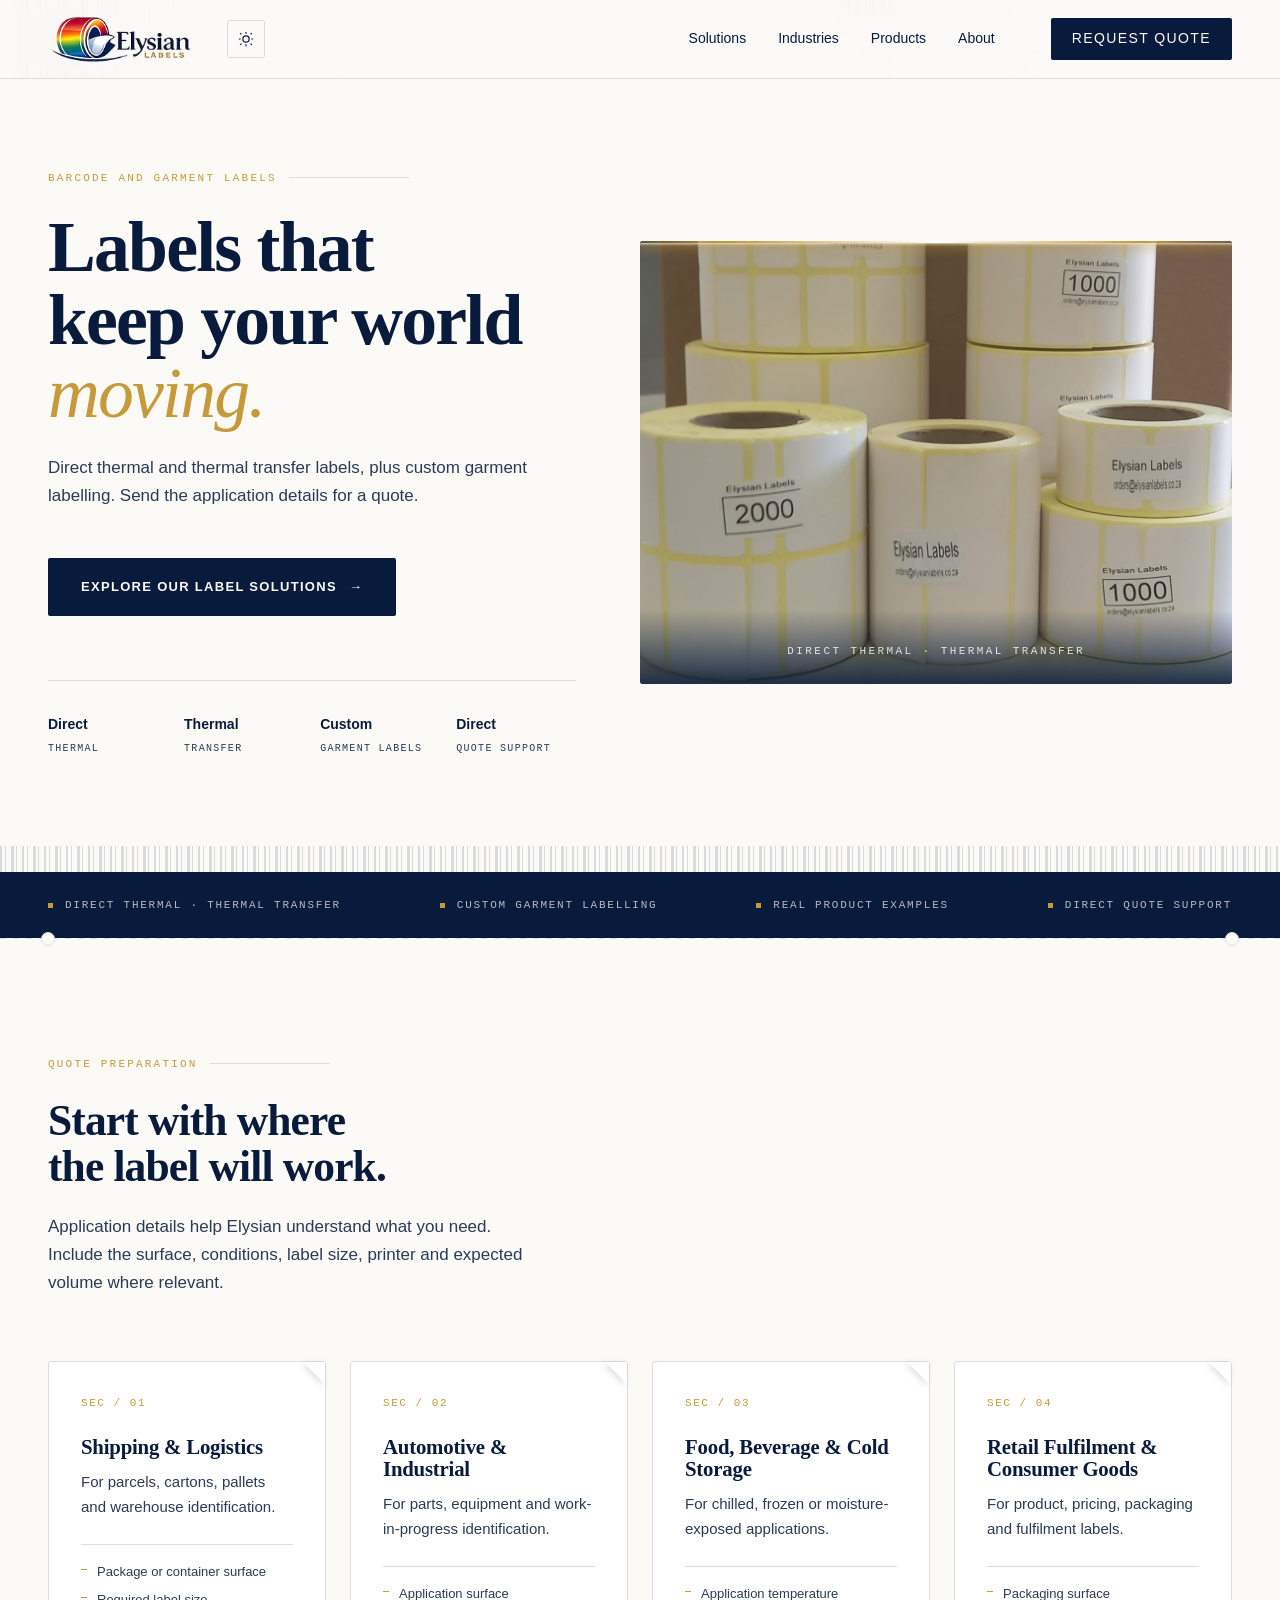
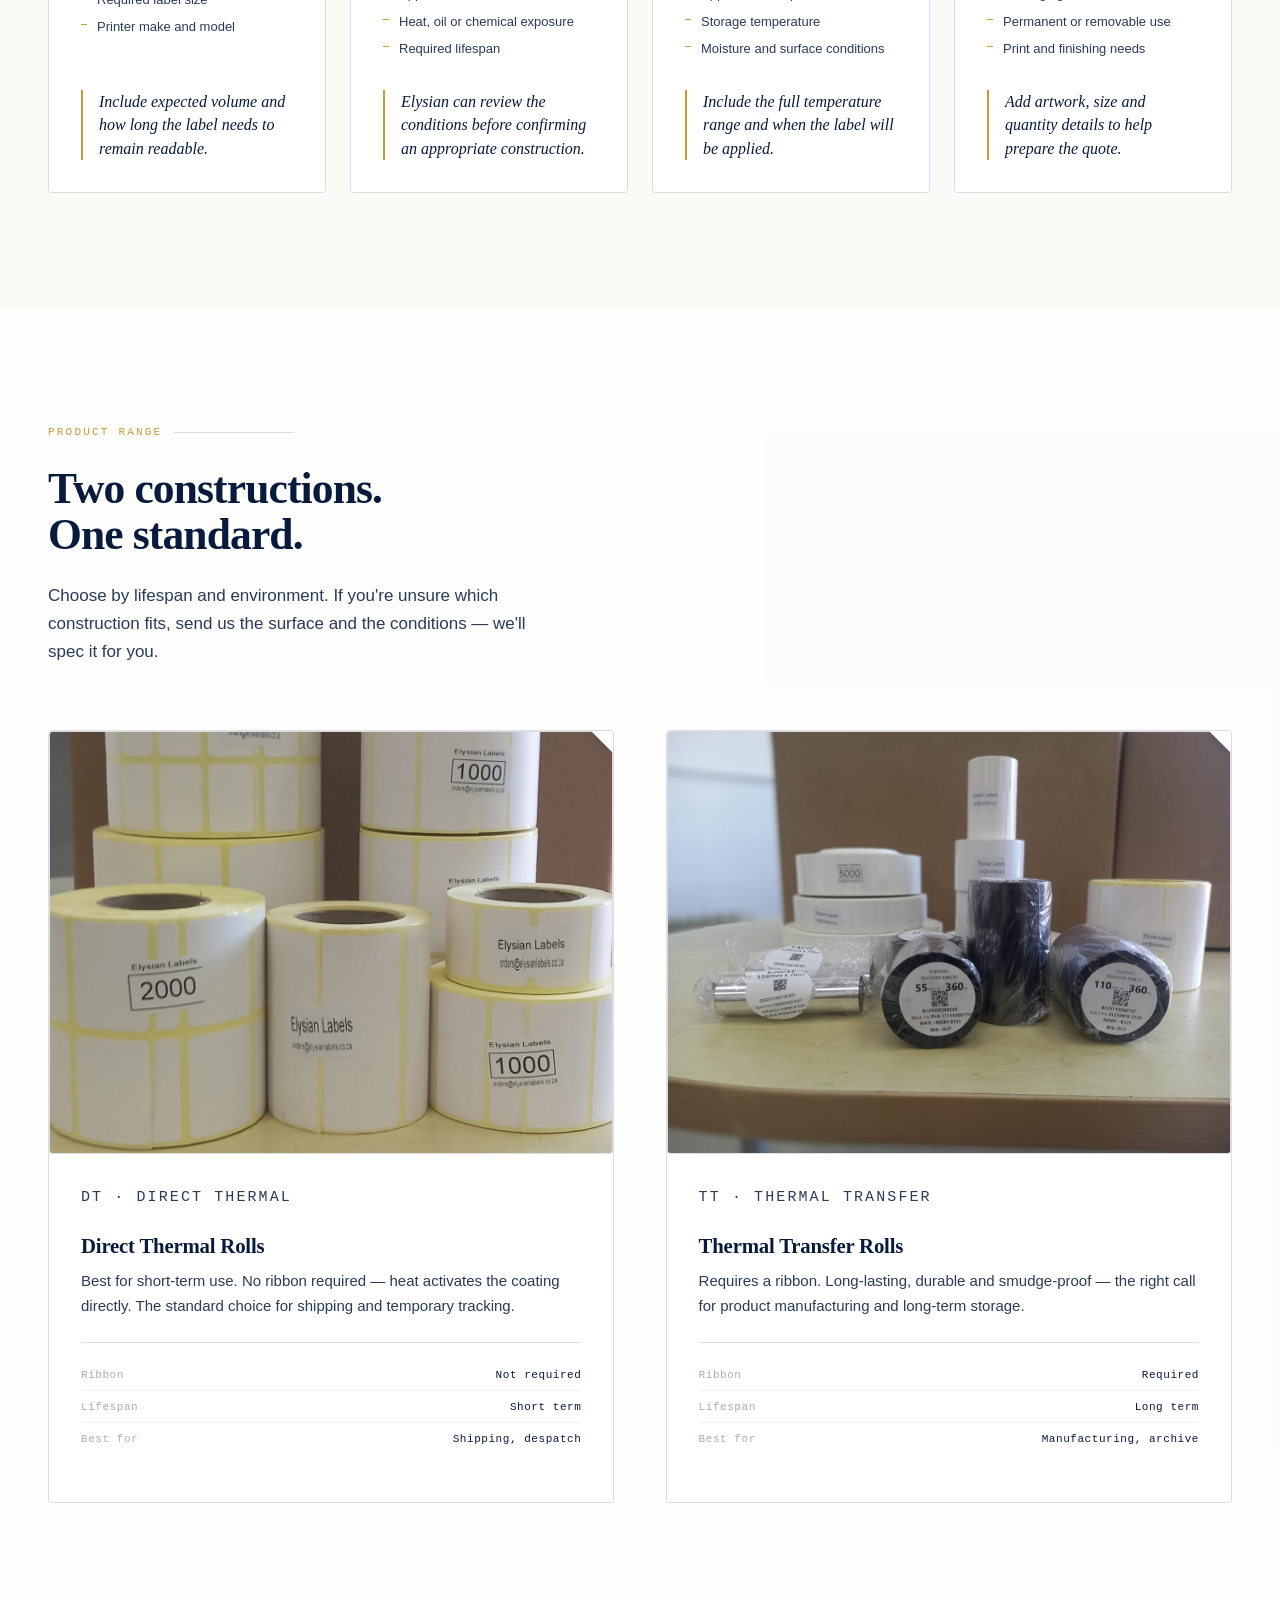
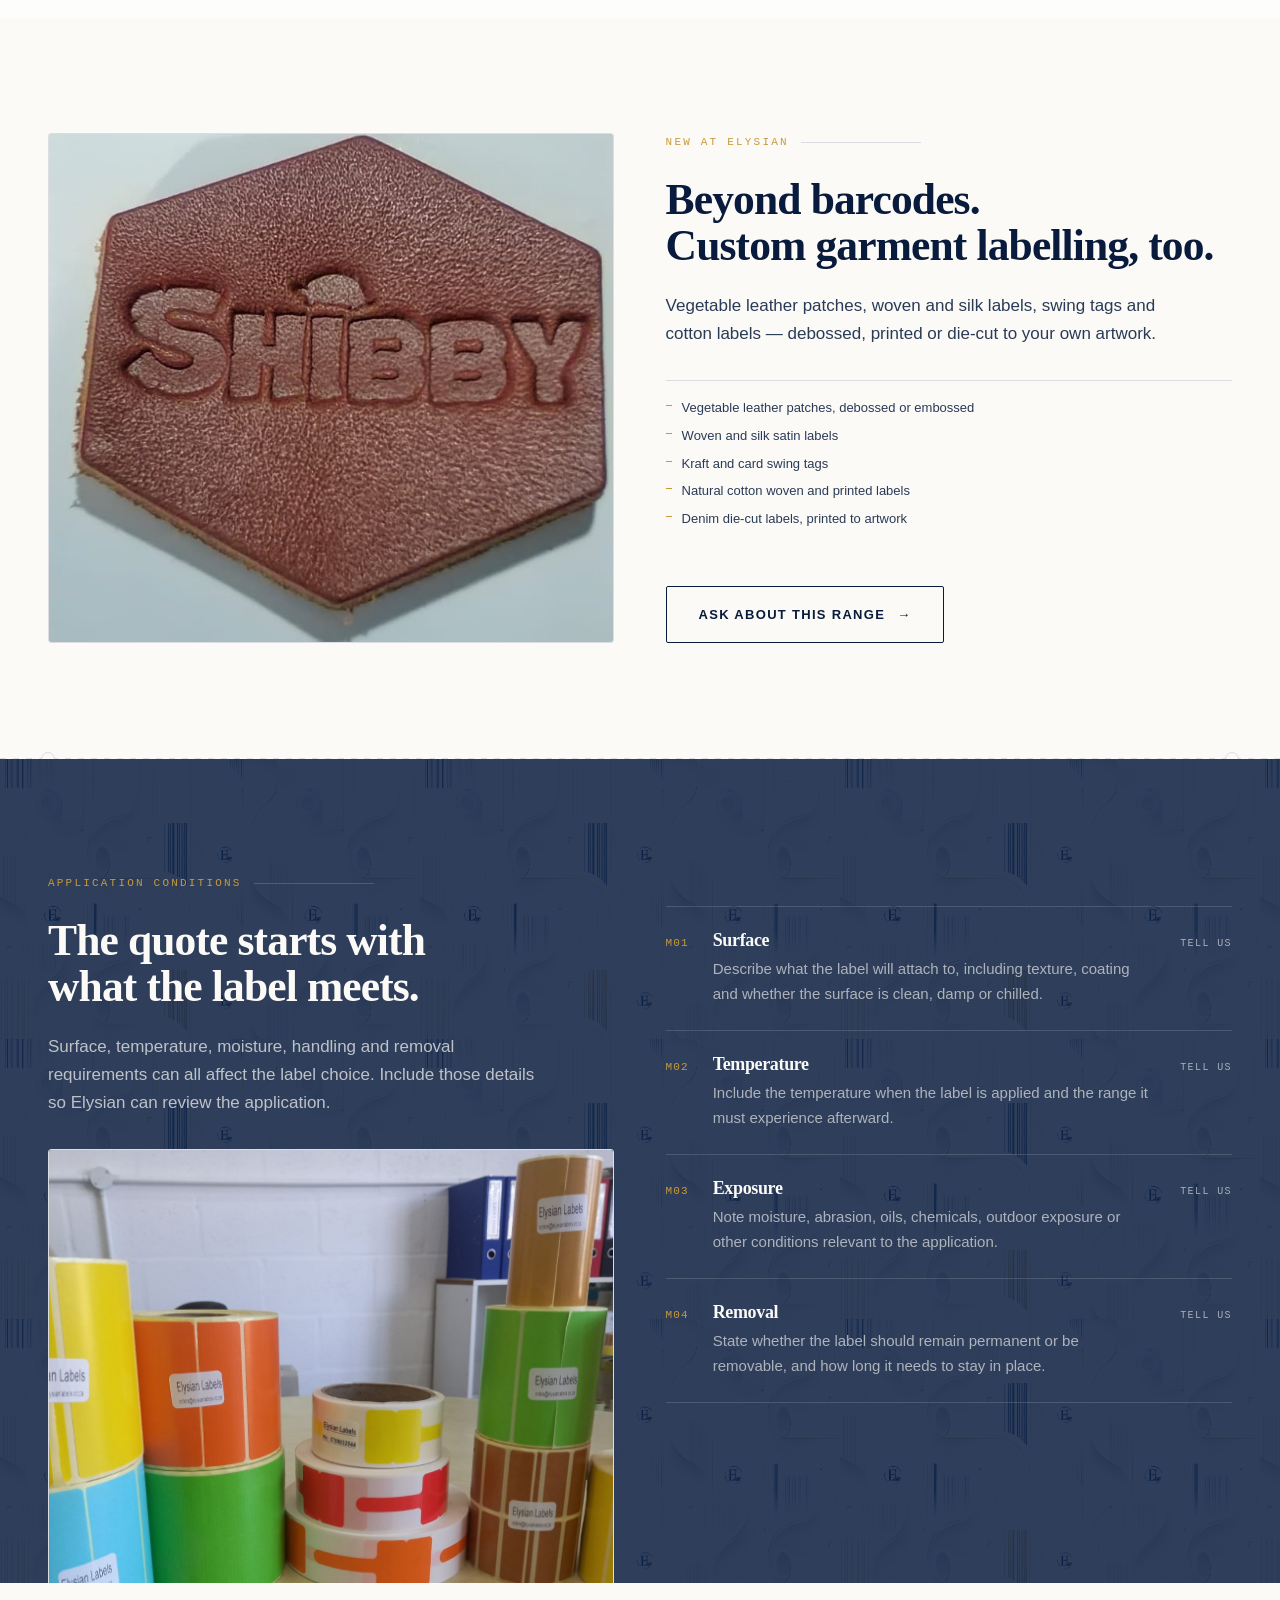
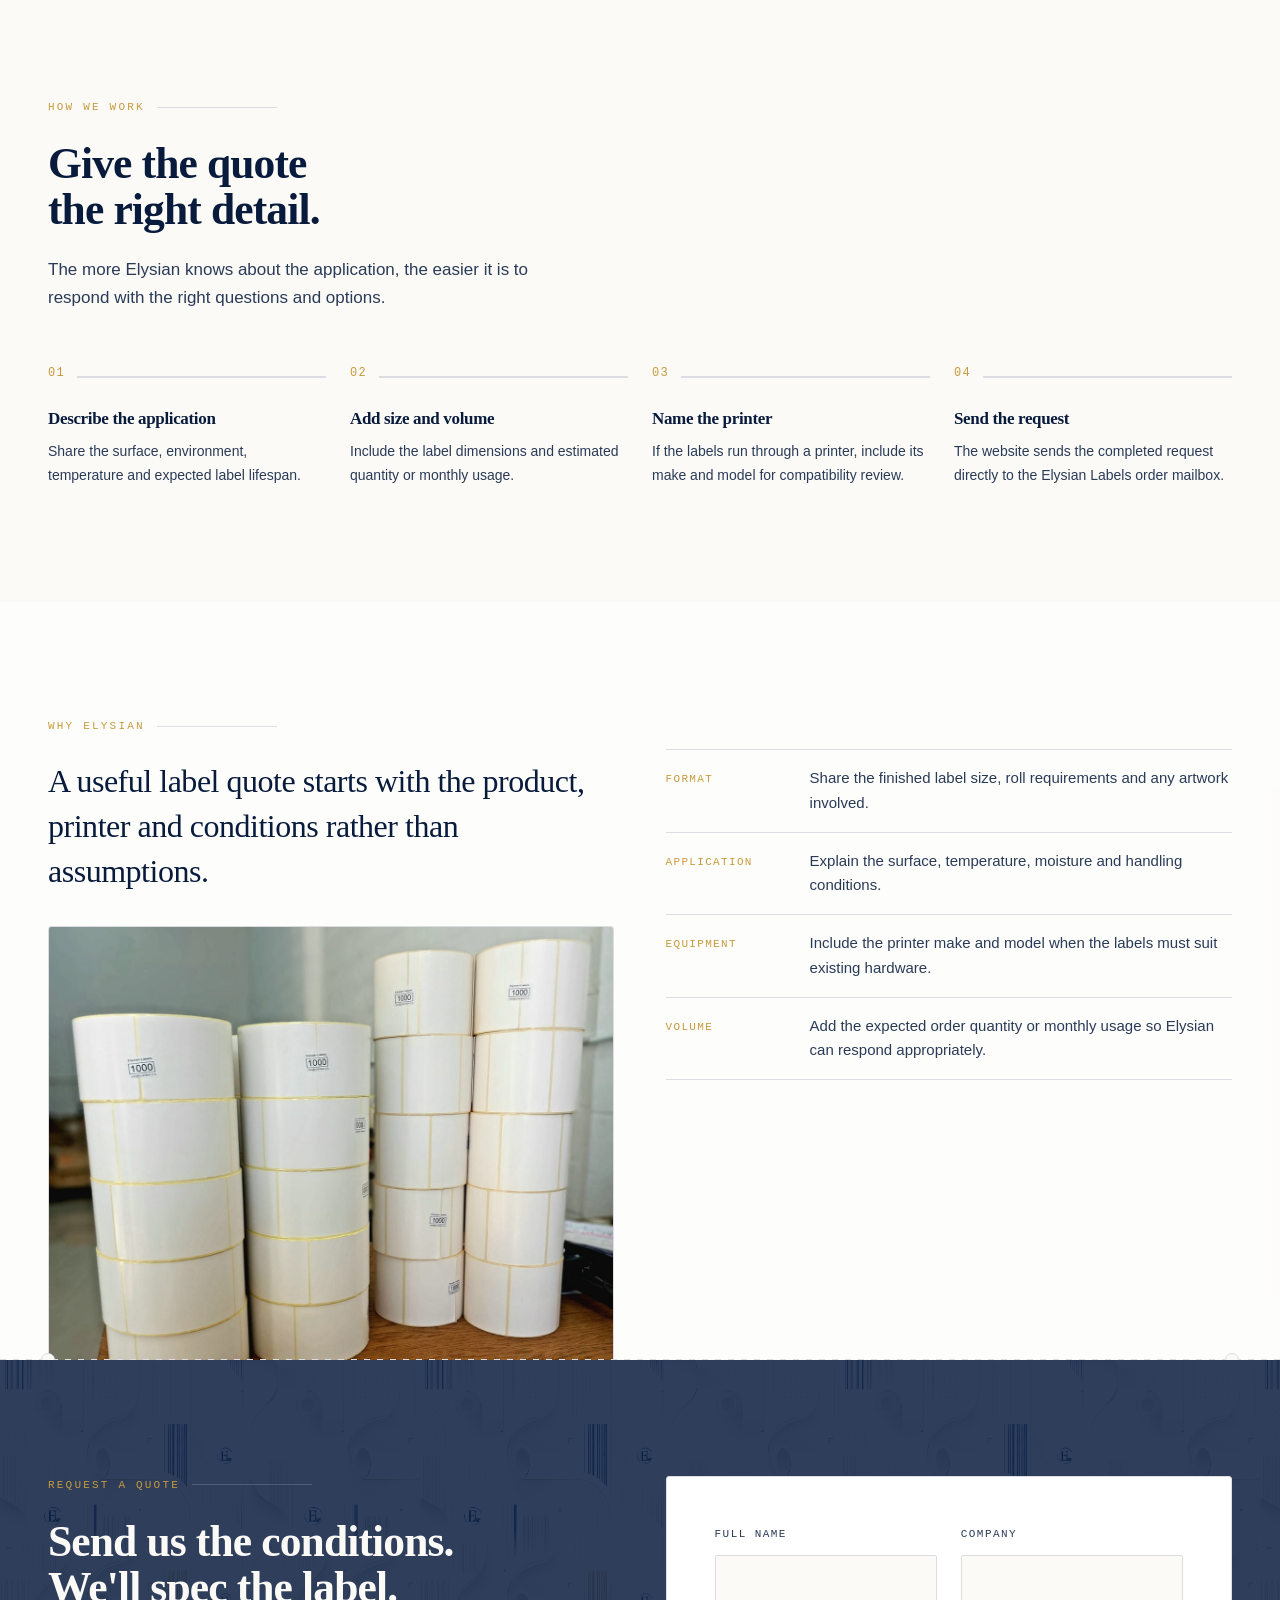
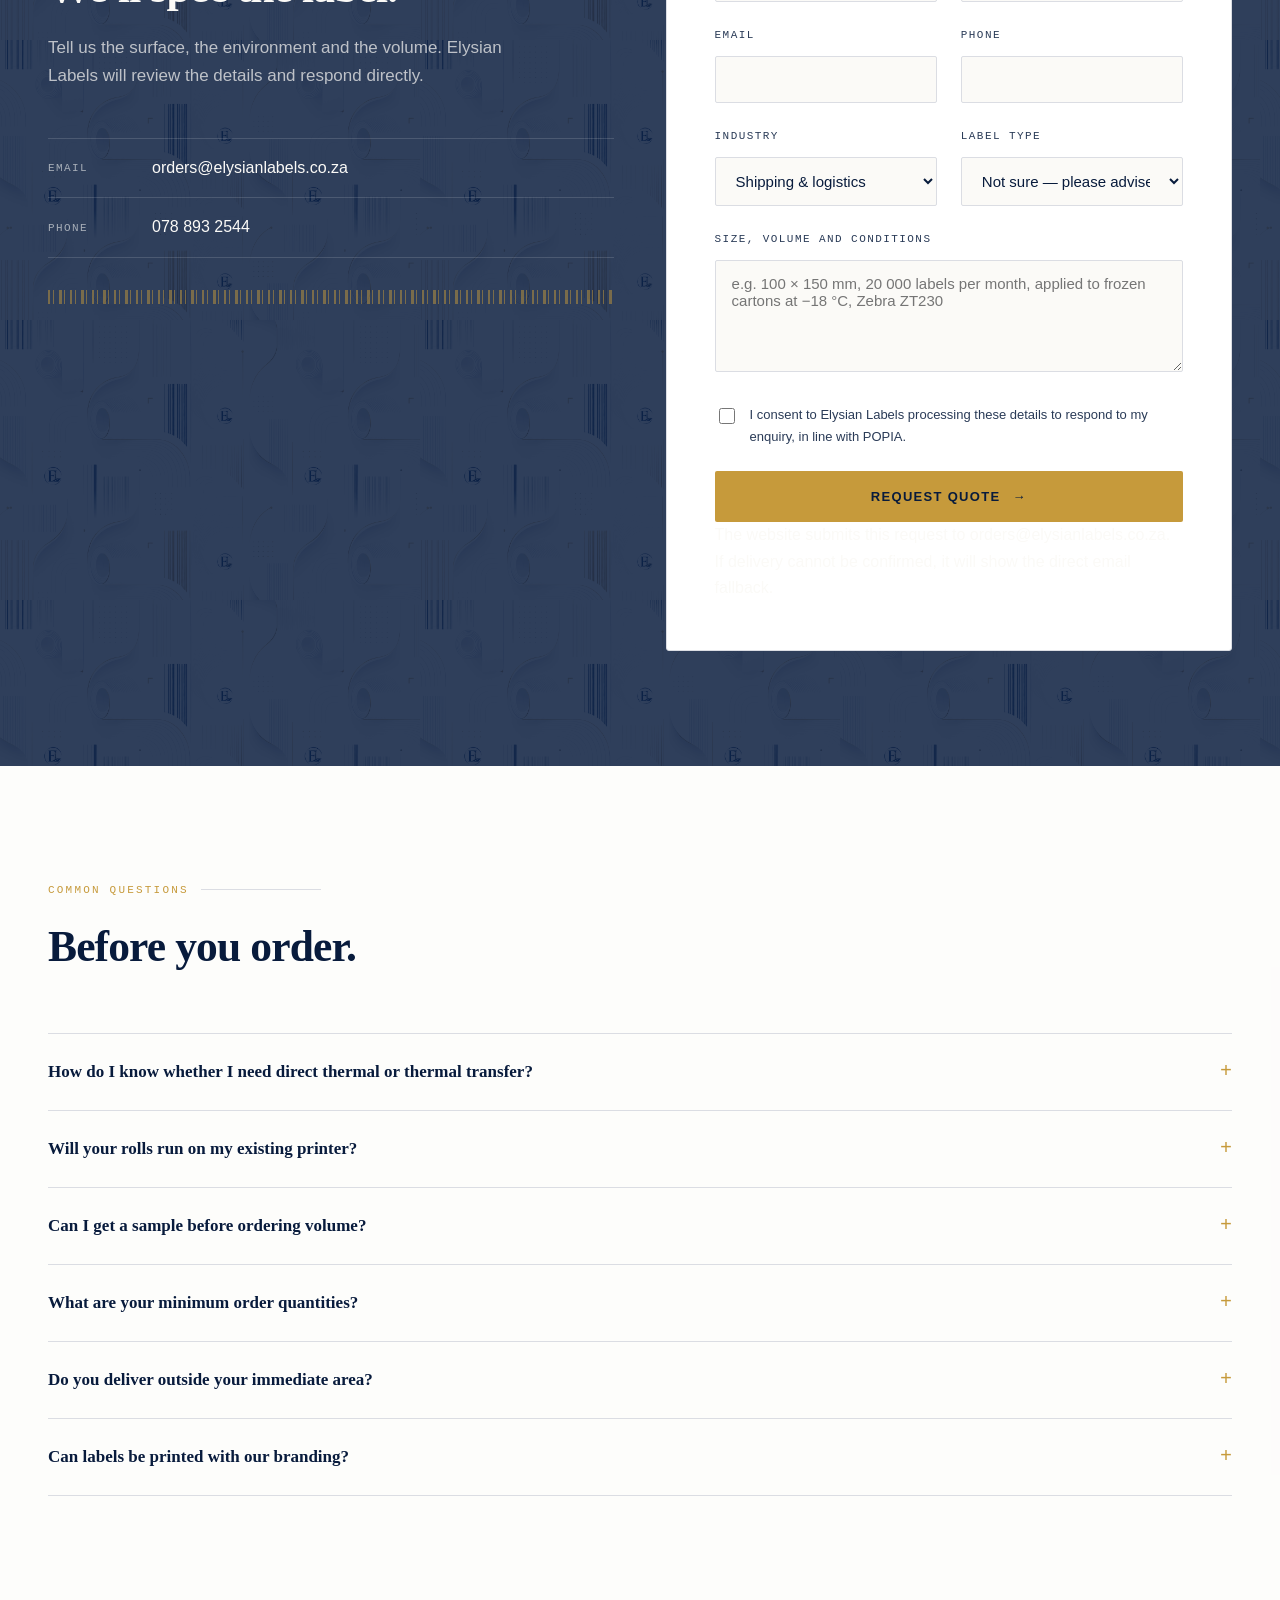
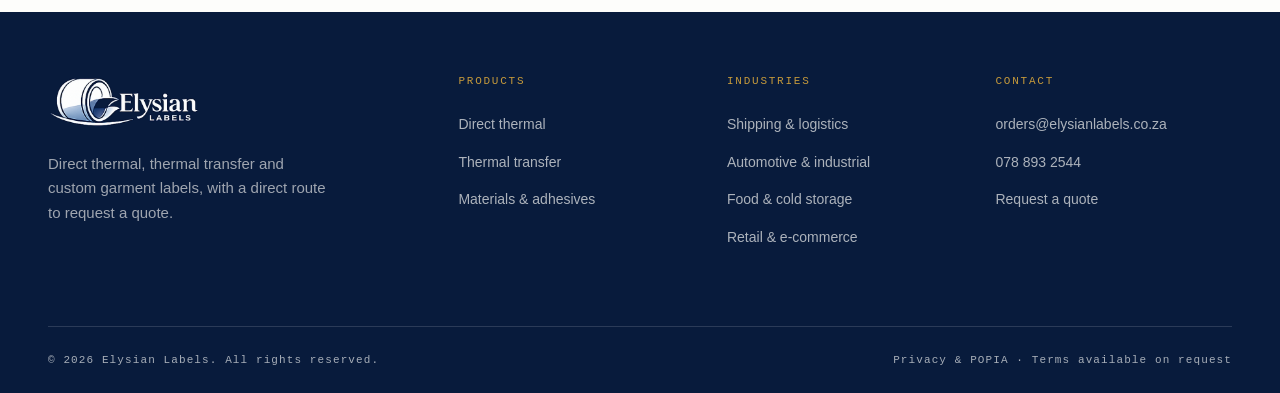
==== commit ba9cd3dd: "Fix Elysian quote submission" ====
--- a/index.html
+++ b/index.html
@@ -5,15 +5,15 @@
 <meta name="viewport" content="width=device-width, initial-scale=1">
 <meta name="color-scheme" content="light dark">
 <script src="assets/theme-init.js"></script>
-<title>Elysian Labels — Premium Barcode Label Rolls | South Africa</title>
-<meta name="description" content="Direct thermal and thermal transfer label rolls engineered for flawless scannability. Supplying logistics, manufacturing, cold chain and retail across South Africa.">
+<title>Elysian Labels — Barcode and Garment Labels</title>
+<meta name="description" content="Explore direct thermal, thermal transfer and custom garment labels, then send Elysian Labels the application details for a quote.">
 <meta name="theme-color" content="#081B3C" media="(prefers-color-scheme: light)">
 <meta name="theme-color" content="#0B0F17" media="(prefers-color-scheme: dark)">
 <link rel="icon" type="image/png" href="assets/elysian-monogram-navy.png">
 
 <!-- Open Graph -->
 <meta property="og:title" content="Elysian Labels — Labels that keep your world moving">
-<meta property="og:description" content="Premium barcode labels engineered for performance, printed for precision, built for every industry.">
+<meta property="og:description" content="Direct thermal, thermal transfer and custom garment labels with a direct quote-request path.">
 <meta property="og:type" content="website">
 <meta property="og:locale" content="en_ZA">
 <!-- Open Graph image intentionally omitted until a production-safe image is approved. -->
@@ -30,10 +30,9 @@
   "@context": "https://schema.org",
   "@type": "Organization",
   "name": "Elysian Labels",
-  "description": "Supplier of premium barcode label rolls for industrial, logistics, food and retail applications.",
+  "description": "Direct thermal, thermal transfer and custom garment labels with a direct quote-request path.",
   "email": "orders@elysianlabels.co.za",
-  "telephone": "+27788932544",
-  "areaServed": "ZA"
+  "telephone": "+27788932544"
 }
 </script>
 
@@ -284,6 +283,7 @@
 .btn-small{padding:.75rem 1.25rem;font-size:.6875rem}
 .btn .arw{transition:transform .25s var(--ease)}
 .btn:hover .arw{transform:translateX(4px)}
+.btn:disabled{opacity:.68;cursor:wait;transform:none}
 
 /* ---------- LABEL SHEET MOTIF ----------
    Perforation divider = tear line between label rows.
@@ -770,16 +770,16 @@
 <section class="hero">
   <div class="wrap hero-grid">
     <div class="hero-copy">
-      <p class="eyebrow">Precision. Performance. Quality.</p>
+      <p class="eyebrow">Barcode and garment labels</p>
       <h1 class="display">Labels that<br>keep your world<br><em>moving.</em></h1>
-      <p class="lede hero-lede">Premium barcode labels engineered for performance, printed for precision, built for every industry.</p>
+      <p class="lede hero-lede">Direct thermal and thermal transfer labels, plus custom garment labelling. Send the application details for a quote.</p>
       <a class="btn btn-primary" href="#products">Explore our label solutions <span class="arw" aria-hidden="true">→</span></a>
 
       <div class="hero-marks">
-        <div class="hero-mark"><b>Premium</b>Materials</div>
-        <div class="hero-mark"><b>Precise</b>Printing</div>
-        <div class="hero-mark"><b>Industry</b>Trusted</div>
-        <div class="hero-mark"><b>Built for</b>Performance</div>
+        <div class="hero-mark"><b>Direct</b>Thermal</div>
+        <div class="hero-mark"><b>Thermal</b>Transfer</div>
+        <div class="hero-mark"><b>Custom</b>Garment Labels</div>
+        <div class="hero-mark"><b>Direct</b>Quote Support</div>
       </div>
     </div>
 
@@ -796,9 +796,9 @@
 <section class="trust">
   <div class="wrap trust-in">
     <span class="trust-item">Direct thermal · thermal transfer</span>
-    <span class="trust-item">Bulk &amp; contract supply</span>
-    <span class="trust-item">Nationwide delivery, South Africa</span>
-    <span class="trust-item">Quotes within 24 hours</span>
+    <span class="trust-item">Custom garment labelling</span>
+    <span class="trust-item">Real product examples</span>
+    <span class="trust-item">Direct quote support</span>
   </div>
 </section>
 
@@ -808,58 +808,58 @@
 <section class="section" id="industries">
   <div class="wrap">
     <div class="head rv">
-      <p class="eyebrow">Industries supplied</p>
-      <h2 class="h2">Built for the environment<br>your labels have to survive.</h2>
-      <p class="lede">Every sector breaks labels differently — conveyor abrasion, condensate, solvent, cold. Find your field and the material that holds up in it.</p>
+      <p class="eyebrow">Quote preparation</p>
+      <h2 class="h2">Start with where<br>the label will work.</h2>
+      <p class="lede">Application details help Elysian understand what you need. Include the surface, conditions, label size, printer and expected volume where relevant.</p>
     </div>
 
     <div class="grid-4">
       <article class="ind rv label-card">
         <p class="ind-code">SEC / 01</p>
         <h3 class="h3">Shipping &amp; Logistics</h3>
-        <p class="ind-focus">High-speed fulfilment, distribution and cross-docking.</p>
+        <p class="ind-focus">For parcels, cartons, pallets and warehouse identification.</p>
         <ul class="ind-types">
-          <li>Direct thermal 4×6 shipping labels</li>
-          <li>Pallet tracking labels</li>
-          <li>Rack location identifiers</li>
+          <li>Package or container surface</li>
+          <li>Required label size</li>
+          <li>Printer make and model</li>
         </ul>
-        <p class="ind-hook">Engineered to survive rough handling and automatic conveyor scanning.</p>
+        <p class="ind-hook">Include expected volume and how long the label needs to remain readable.</p>
       </article>
 
       <article class="ind rv label-card">
         <p class="ind-code">SEC / 02</p>
         <h3 class="h3">Automotive &amp; Industrial</h3>
-        <p class="ind-focus">Parts tracking, AIAG compliance and work-in-progress control.</p>
+        <p class="ind-focus">For parts, equipment and work-in-progress identification.</p>
         <ul class="ind-types">
-          <li>Chemical-resistant synthetics</li>
-          <li>High-tack asset tags</li>
-          <li>Heat-resistant labels</li>
+          <li>Application surface</li>
+          <li>Heat, oil or chemical exposure</li>
+          <li>Required lifespan</li>
         </ul>
-        <p class="ind-hook">Oil, grease and chemical-resistant materials that stay scannable throughout assembly.</p>
+        <p class="ind-hook">Elysian can review the conditions before confirming an appropriate construction.</p>
       </article>
 
       <article class="ind rv label-card">
         <p class="ind-code">SEC / 03</p>
         <h3 class="h3">Food, Beverage &amp; Cold Storage</h3>
-        <p class="ind-focus">Extreme temperatures, moisture resistance and compliance labelling.</p>
+        <p class="ind-focus">For chilled, frozen or moisture-exposed applications.</p>
         <ul class="ind-types">
-          <li>Freezer-grade adhesive rolls</li>
-          <li>Nutrition facts labels</li>
-          <li>Lot &amp; batch tracking</li>
+          <li>Application temperature</li>
+          <li>Storage temperature</li>
+          <li>Moisture and surface conditions</li>
         </ul>
-        <p class="ind-hook">Aggressive cold-chain adhesives that bond tightly to frosted and damp surfaces.</p>
+        <p class="ind-hook">Include the full temperature range and when the label will be applied.</p>
       </article>
 
       <article class="ind rv label-card">
         <p class="ind-code">SEC / 04</p>
         <h3 class="h3">Retail Fulfilment &amp; Consumer Goods</h3>
-        <p class="ind-focus">Brand presentation, clean removal and high-volume e-commerce despatch.</p>
+        <p class="ind-focus">For product, pricing, packaging and fulfilment labels.</p>
         <ul class="ind-types">
-          <li>Price tag rolls</li>
-          <li>Removable adhesive barcodes</li>
-          <li>FBA-compliant labels</li>
+          <li>Packaging surface</li>
+          <li>Permanent or removable use</li>
+          <li>Print and finishing needs</li>
         </ul>
-        <p class="ind-hook">Crisp, high-contrast printing for flawless scanning at retail POS and sorting centres.</p>
+        <p class="ind-hook">Add artwork, size and quantity details to help prepare the quote.</p>
       </article>
     </div>
   </div>
@@ -935,9 +935,9 @@
   <div class="wrap">
     <div class="grid-2">
       <div class="rv">
-        <p class="eyebrow">Materials &amp; adhesives</p>
-        <h2 class="h2">The failure is almost never<br>the printer.</h2>
-        <p class="lede" style="margin-top:var(--s5)">It's the face stock against the surface, or the adhesive against the temperature. We source premium-grade face stocks and specialised adhesives so your automated systems never skip a beat.</p>
+        <p class="eyebrow">Application conditions</p>
+        <h2 class="h2">The quote starts with<br>what the label meets.</h2>
+        <p class="lede" style="margin-top:var(--s5)">Surface, temperature, moisture, handling and removal requirements can all affect the label choice. Include those details so Elysian can review the application.</p>
         <img class="ph-photo ph--16x9" src="assets/elysian-prod-colors-range.jpg" alt="Range of Elysian Labels face stock colours — yellow, blue, orange, green, pink, brown and gold label rolls" loading="lazy" style="margin-top:var(--s6)">
       </div>
 
@@ -945,34 +945,34 @@
         <div class="mat">
           <span class="mat-n">M01</span>
           <div>
-            <h3>Permanent acrylic</h3>
-            <p>General-purpose bond for cartons, cases and shrink-wrap. Stable across normal warehouse temperature ranges.</p>
+            <h3>Surface</h3>
+            <p>Describe what the label will attach to, including texture, coating and whether the surface is clean, damp or chilled.</p>
           </div>
-          <span class="mat-tag">Standard</span>
+          <span class="mat-tag">Tell us</span>
         </div>
         <div class="mat">
           <span class="mat-n">M02</span>
           <div>
-            <h3>Freezer-grade</h3>
-            <p>Bonds to frosted, damp and already-chilled surfaces. Holds through the full cold chain without lifting at the corners.</p>
+            <h3>Temperature</h3>
+            <p>Include the temperature when the label is applied and the range it must experience afterward.</p>
           </div>
-          <span class="mat-tag">−40 °C</span>
+          <span class="mat-tag">Tell us</span>
         </div>
         <div class="mat">
           <span class="mat-n">M03</span>
           <div>
-            <h3>High-tack industrial</h3>
-            <p>Aggressive initial grab for textured, powder-coated and low-energy surfaces on the assembly line.</p>
+            <h3>Exposure</h3>
+            <p>Note moisture, abrasion, oils, chemicals, outdoor exposure or other conditions relevant to the application.</p>
           </div>
-          <span class="mat-tag">High energy</span>
+          <span class="mat-tag">Tell us</span>
         </div>
         <div class="mat">
           <span class="mat-n">M04</span>
           <div>
-            <h3>Removable</h3>
-            <p>Clean lift from consumer packaging and retail goods. No residue, no torn facings, no damaged product.</p>
+            <h3>Removal</h3>
+            <p>State whether the label should remain permanent or be removable, and how long it needs to stay in place.</p>
           </div>
-          <span class="mat-tag">Retail</span>
+          <span class="mat-tag">Tell us</span>
         </div>
       </div>
     </div>
@@ -984,26 +984,26 @@
   <div class="wrap">
     <div class="head rv">
       <p class="eyebrow">How we work</p>
-      <h2 class="h2">Spec it once. Reorder forever.</h2>
-      <p class="lede">A short, deliberate sequence — because getting the material right at the start is what stops the reprints later.</p>
+      <h2 class="h2">Give the quote<br>the right detail.</h2>
+      <p class="lede">The more Elysian knows about the application, the easier it is to respond with the right questions and options.</p>
     </div>
 
     <div class="proc-steps">
       <div class="step rv">
-        <h3>Tell us the conditions</h3>
-        <p>Surface, temperature, chemicals, lifespan and printer model. That's everything we need to narrow the material.</p>
+        <h3>Describe the application</h3>
+        <p>Share the surface, environment, temperature and expected label lifespan.</p>
       </div>
       <div class="step rv">
-        <h3>We spec the construction</h3>
-        <p>Face stock, adhesive and size, matched to your environment and your existing print hardware.</p>
+        <h3>Add size and volume</h3>
+        <p>Include the label dimensions and estimated quantity or monthly usage.</p>
       </div>
       <div class="step rv">
-        <h3>Sample and sign off</h3>
-        <p>Test the roll on your own line before committing to volume. Adjust the spec if the line says otherwise.</p>
+        <h3>Name the printer</h3>
+        <p>If the labels run through a printer, include its make and model for compatibility review.</p>
       </div>
       <div class="step rv">
-        <h3>Standing supply</h3>
-        <p>Your spec is on file. Reorder at volume with consistent stock and scheduled delivery.</p>
+        <h3>Send the request</h3>
+        <p>The website sends the completed request directly to the Elysian Labels order mailbox.</p>
       </div>
     </div>
   </div>
@@ -1014,16 +1014,16 @@
   <div class="wrap grid-2">
     <div class="rv">
       <p class="eyebrow">Why Elysian</p>
-      <p class="why-stmt">From cold-storage food facilities to heavy industrial manufacturing, our barcode label rolls are engineered for flawless scannability and reliable adhesion.</p>
+      <p class="why-stmt">A useful label quote starts with the product, printer and conditions rather than assumptions.</p>
       <img class="ph-photo ph--16x9" src="assets/elysian-prod-thermal-direct-detail.jpg" alt="Stacked Elysian Labels direct thermal label rolls, detail view" loading="lazy" style="margin-top:var(--s6)">
     </div>
 
     <div class="rv">
       <ul class="why-list">
-        <li><span class="why-k">Precision</span><span class="why-v">Engineered for accuracy in every single label — consistent core, consistent gap, consistent registration.</span></li>
-        <li><span class="why-k">Performance</span><span class="why-v">Built to perform in the toughest environments, from freezer aisles to assembly lines.</span></li>
-        <li><span class="why-k">Quality</span><span class="why-v">Premium materials that print sharp and last longer, sourced from graded face stock suppliers.</span></li>
-        <li><span class="why-k">Trust</span><span class="why-v">Reliable, consistent, and a partner you can count on for standing supply.</span></li>
+        <li><span class="why-k">Format</span><span class="why-v">Share the finished label size, roll requirements and any artwork involved.</span></li>
+        <li><span class="why-k">Application</span><span class="why-v">Explain the surface, temperature, moisture and handling conditions.</span></li>
+        <li><span class="why-k">Equipment</span><span class="why-v">Include the printer make and model when the labels must suit existing hardware.</span></li>
+        <li><span class="why-k">Volume</span><span class="why-v">Add the expected order quantity or monthly usage so Elysian can respond appropriately.</span></li>
       </ul>
     </div>
   </div>
@@ -1037,7 +1037,7 @@
     <div class="rv">
       <p class="eyebrow">Request a quote</p>
       <h2 class="h2">Send us the conditions.<br>We'll spec the label.</h2>
-      <p class="lede" style="margin-top:var(--s5)">Tell us the surface, the environment and the volume. You'll have a quote back within one business day.</p>
+      <p class="lede" style="margin-top:var(--s5)">Tell us the surface, the environment and the volume. Elysian Labels will review the details and respond directly.</p>
 
       <div class="contact-block" style="margin-top:var(--s7)">
         <a href="mailto:orders@elysianlabels.co.za">
@@ -1053,7 +1053,11 @@
       <div class="barcode barcode--gold barcode--sm" aria-hidden="true"></div>
     </div>
 
-    <form class="quote-form rv" action="mailto:orders@elysianlabels.co.za" method="post" enctype="text/plain" data-quote-form>
+    <form class="quote-form rv" action="quote.php" method="post" data-quote-form>
+      <div class="sr-only" aria-hidden="true">
+        <label for="q-website">Leave this field empty</label>
+        <input id="q-website" name="website" type="text" autocomplete="off" tabindex="-1">
+      </div>
       <div class="field-row">
         <div class="field">
           <label for="q-name">Full name</label>
@@ -1078,19 +1082,20 @@
         <div class="field">
           <label for="q-industry">Industry</label>
           <select id="q-industry" name="industry">
-            <option>Shipping &amp; logistics</option>
-            <option>Automotive &amp; industrial</option>
-            <option>Food, beverage &amp; cold storage</option>
-            <option>Retail &amp; e-commerce</option>
-            <option>Other</option>
+            <option value="shipping-logistics">Shipping &amp; logistics</option>
+            <option value="automotive-industrial">Automotive &amp; industrial</option>
+            <option value="food-cold-storage">Food, beverage &amp; cold storage</option>
+            <option value="retail-ecommerce">Retail &amp; e-commerce</option>
+            <option value="other">Other</option>
           </select>
         </div>
         <div class="field">
           <label for="q-product">Label type</label>
           <select id="q-product" name="product">
-            <option>Not sure — please advise</option>
-            <option>Direct thermal</option>
-            <option>Thermal transfer</option>
+            <option value="unsure">Not sure — please advise</option>
+            <option value="direct-thermal">Direct thermal</option>
+            <option value="thermal-transfer">Thermal transfer</option>
+            <option value="custom-garment">Custom garment labelling</option>
           </select>
         </div>
       </div>
@@ -1099,11 +1104,11 @@
         <textarea id="q-detail" name="detail" placeholder="e.g. 100 × 150 mm, 20 000 labels per month, applied to frozen cartons at −18 °C, Zebra ZT230"></textarea>
       </div>
       <label class="consent" for="q-consent">
-        <input id="q-consent" name="consent" type="checkbox" required>
+        <input id="q-consent" name="consent" type="checkbox" value="yes" required>
         <span>I consent to Elysian Labels processing these details to respond to my enquiry, in line with POPIA.</span>
       </label>
       <button class="btn btn-gold" type="submit" style="width:100%">Request quote <span class="arw" aria-hidden="true">→</span></button>
-      <p class="form-note" id="quote-note">Your email app will open with this request ready to send to Elysian Labels.</p>
+      <p class="form-note" id="quote-note">The website submits this request to orders@elysianlabels.co.za. If delivery cannot be confirmed, it will show the direct email fallback.</p>
       <p class="form-status" id="quote-status" role="status" aria-live="polite"></p>
     </form>
   </div>
@@ -1123,19 +1128,19 @@
       </details>
       <details>
         <summary>Will your rolls run on my existing printer?</summary>
-        <p class="faq-a">In almost all cases, yes. Send us your printer make and model with your enquiry and we'll match core size, roll diameter and winding direction to it.</p>
+        <p class="faq-a">Send the printer make and model with your enquiry. Elysian Labels will review compatibility before confirming the quote.</p>
       </details>
       <details>
         <summary>Can I get a sample before ordering volume?</summary>
-        <p class="faq-a">Yes. We'd rather you test the roll on your own line first — it's the only reliable way to confirm the adhesive holds on your surface and at your temperature.</p>
+        <p class="faq-a">Ask for sample options in the quote request. Elysian Labels will confirm what is available for the label and application.</p>
       </details>
       <details>
         <summary>What are your minimum order quantities?</summary>
-        <p class="faq-a">MOQs depend on the material and roll size — smaller runs are available for testing, with better pricing at volume. Send us your monthly usage and we'll quote accordingly.</p>
+        <p class="faq-a">Include the required quantity or monthly usage in your request. Elysian Labels will confirm the applicable minimum and pricing.</p>
       </details>
       <details>
         <summary>Do you deliver outside your immediate area?</summary>
-        <p class="faq-a">Yes, we deliver nationwide across South Africa. Lead times depend on location and order size — we'll confirm a delivery window with your quote.</p>
+        <p class="faq-a">Include the delivery area in your request. Elysian Labels will confirm availability, cost and timing with the quote.</p>
       </details>
       <details>
         <summary>Can labels be printed with our branding?</summary>
@@ -1155,7 +1160,7 @@
         <a class="logo" href="/" aria-label="Elysian Labels home">
           <img class="logo-full logo-full--footer" src="assets/elysian-full-logo-white.png" alt="Elysian Labels" height="52">
         </a>
-        <p class="ftr-blurb">Premium barcode labels engineered for performance, printed for precision, built for every industry.</p>
+        <p class="ftr-blurb">Direct thermal, thermal transfer and custom garment labels, with a direct route to request a quote.</p>
       </div>
 
       <div>
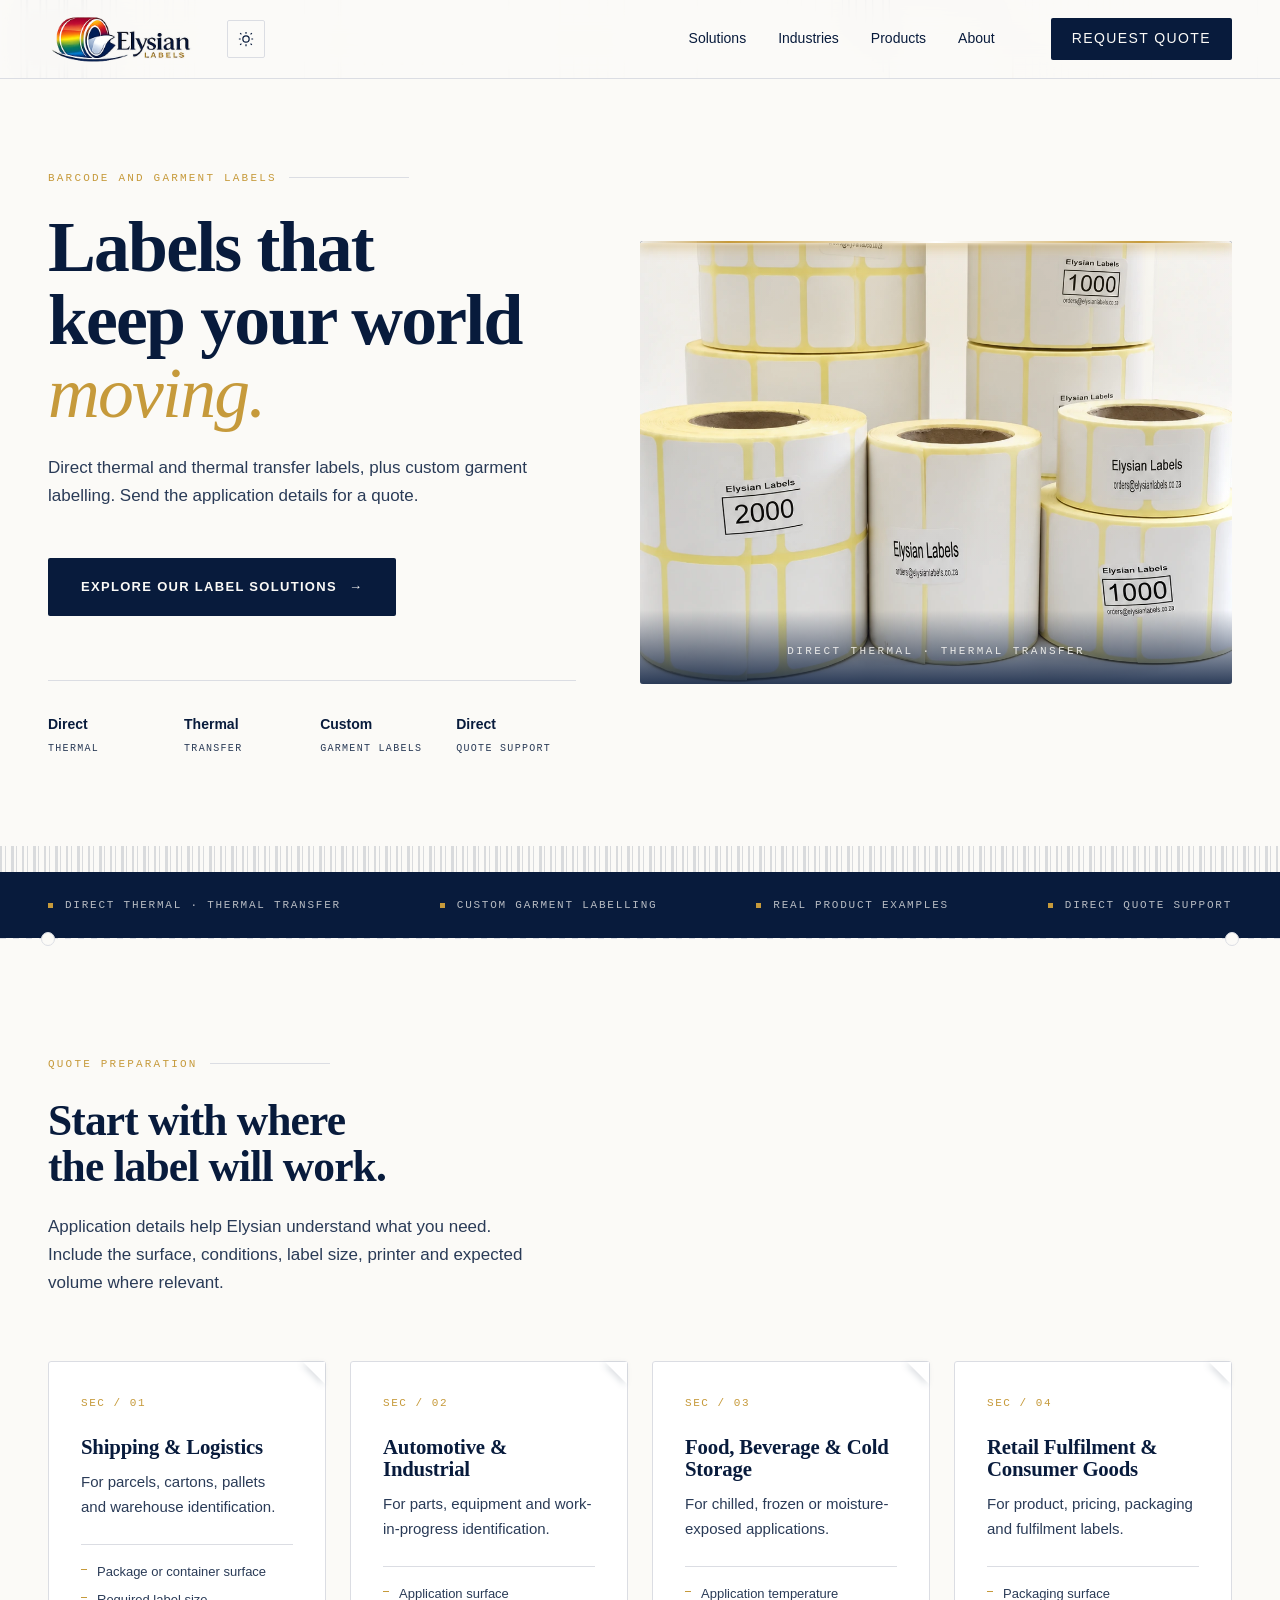
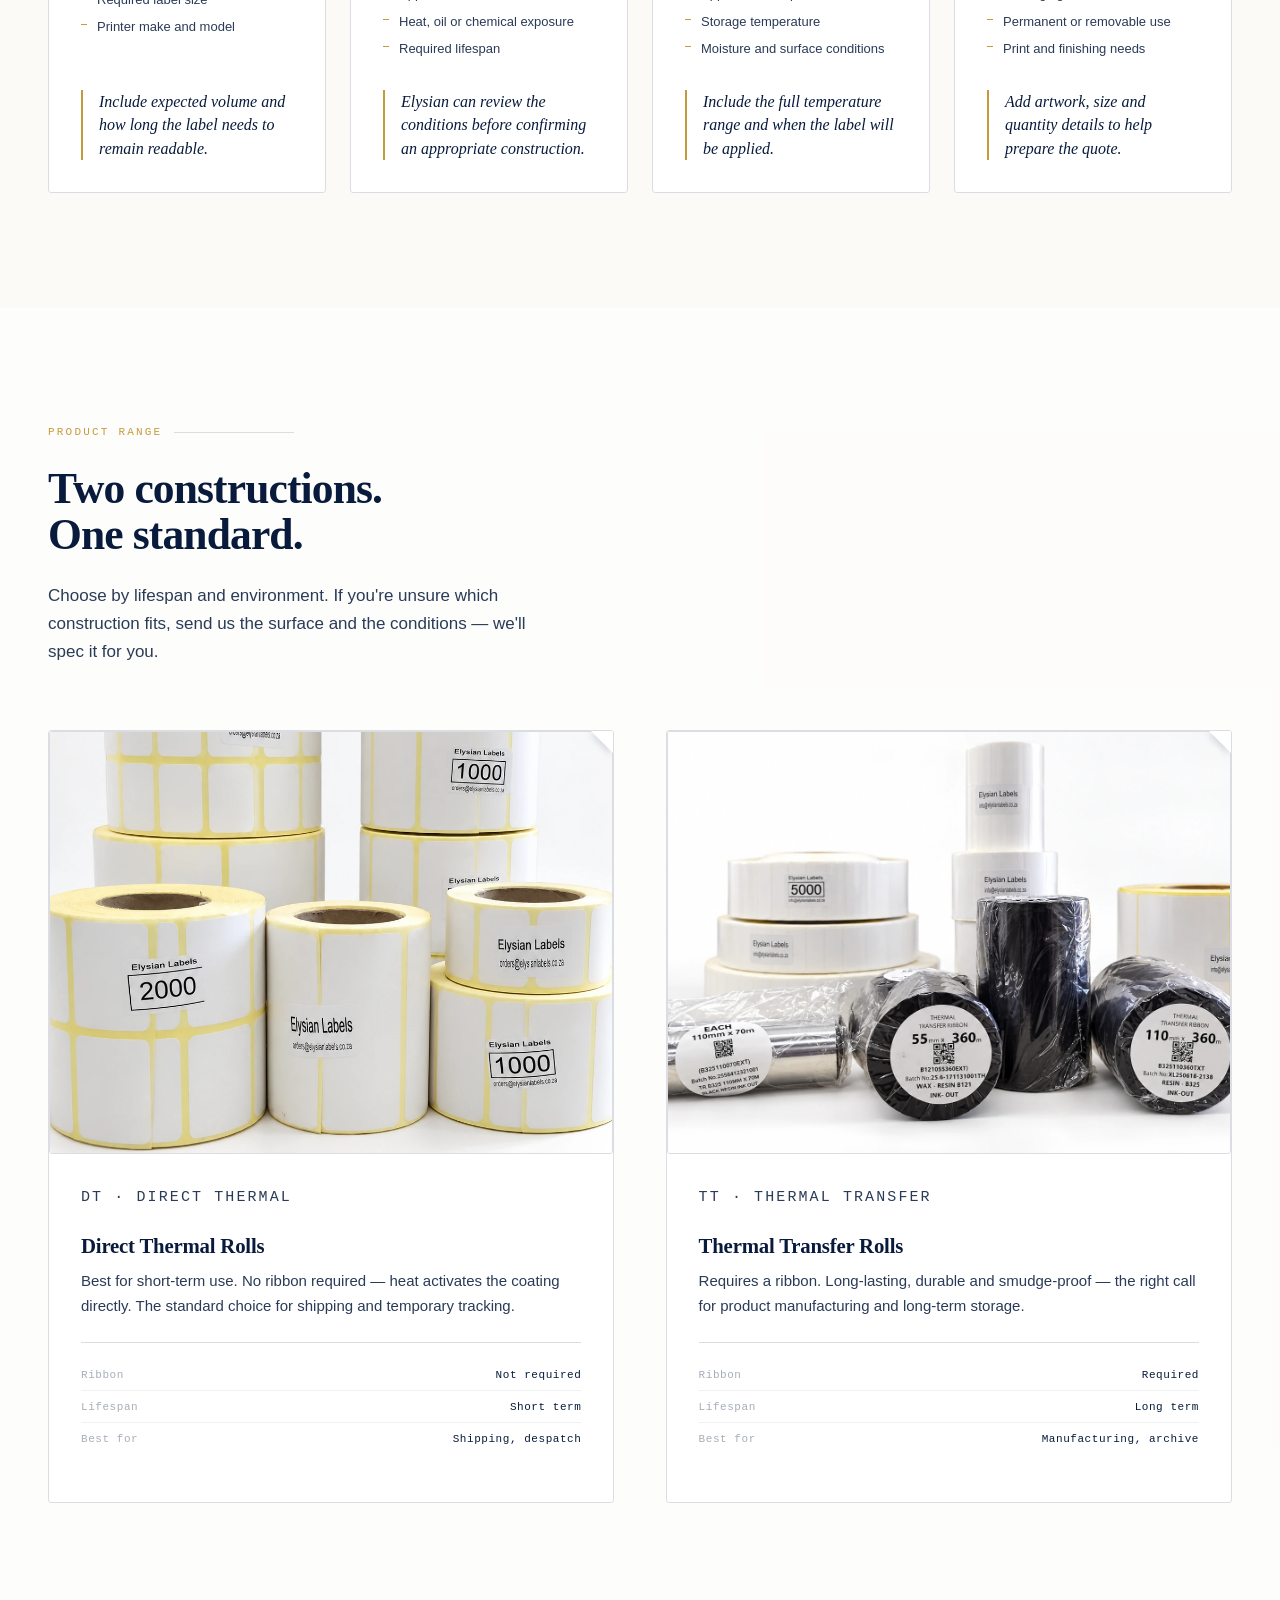
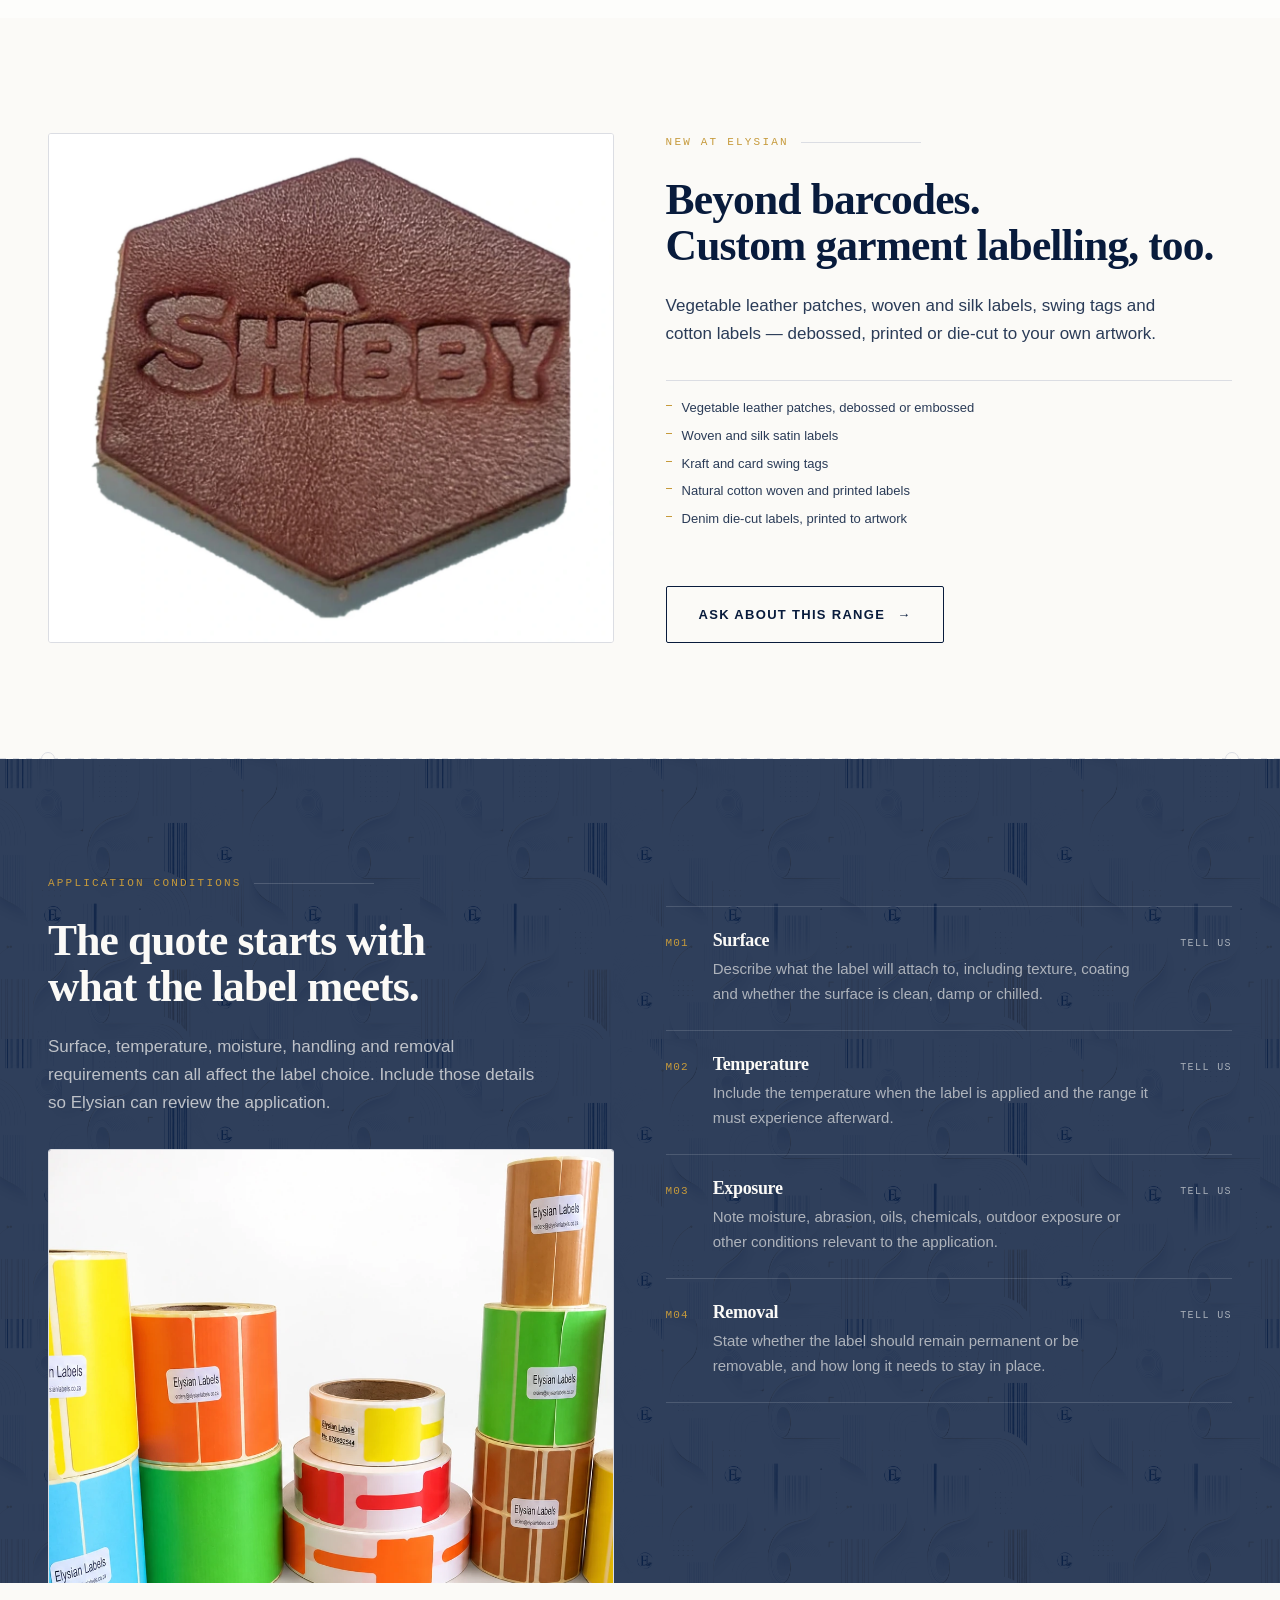
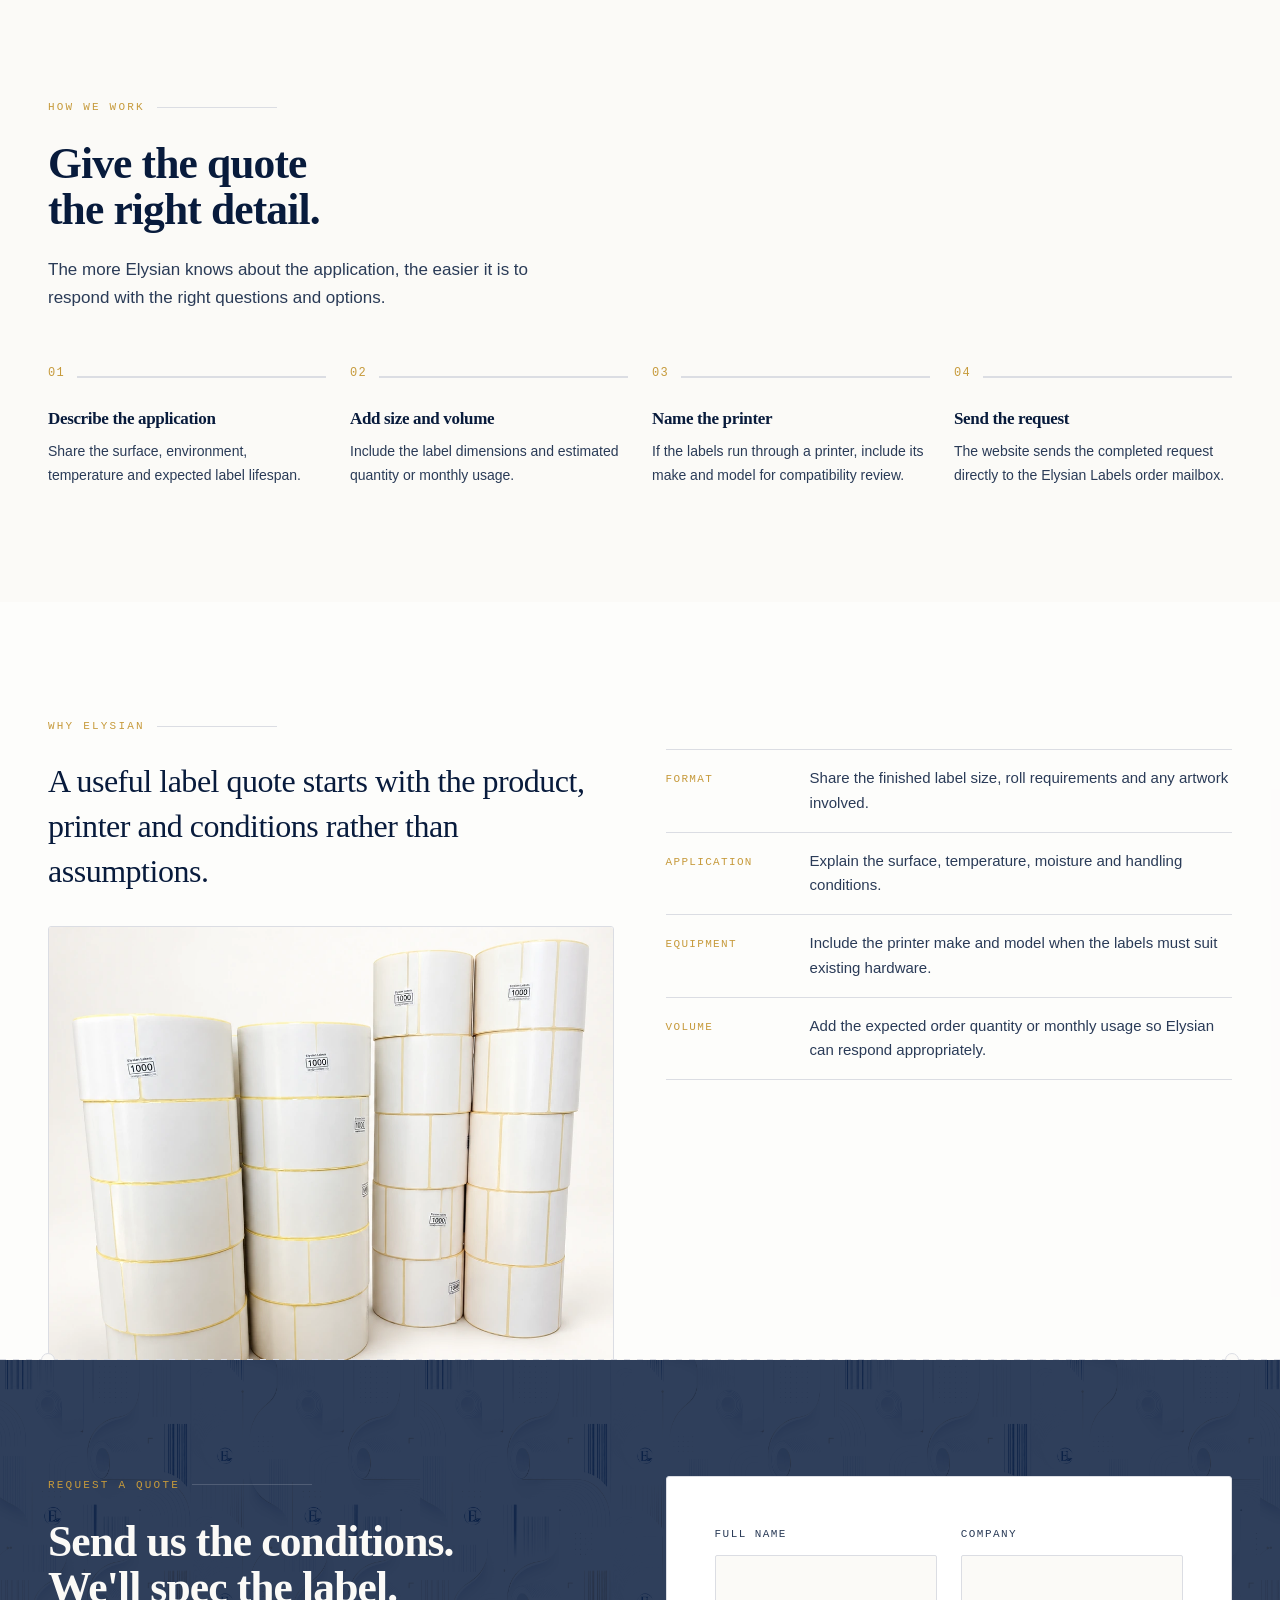
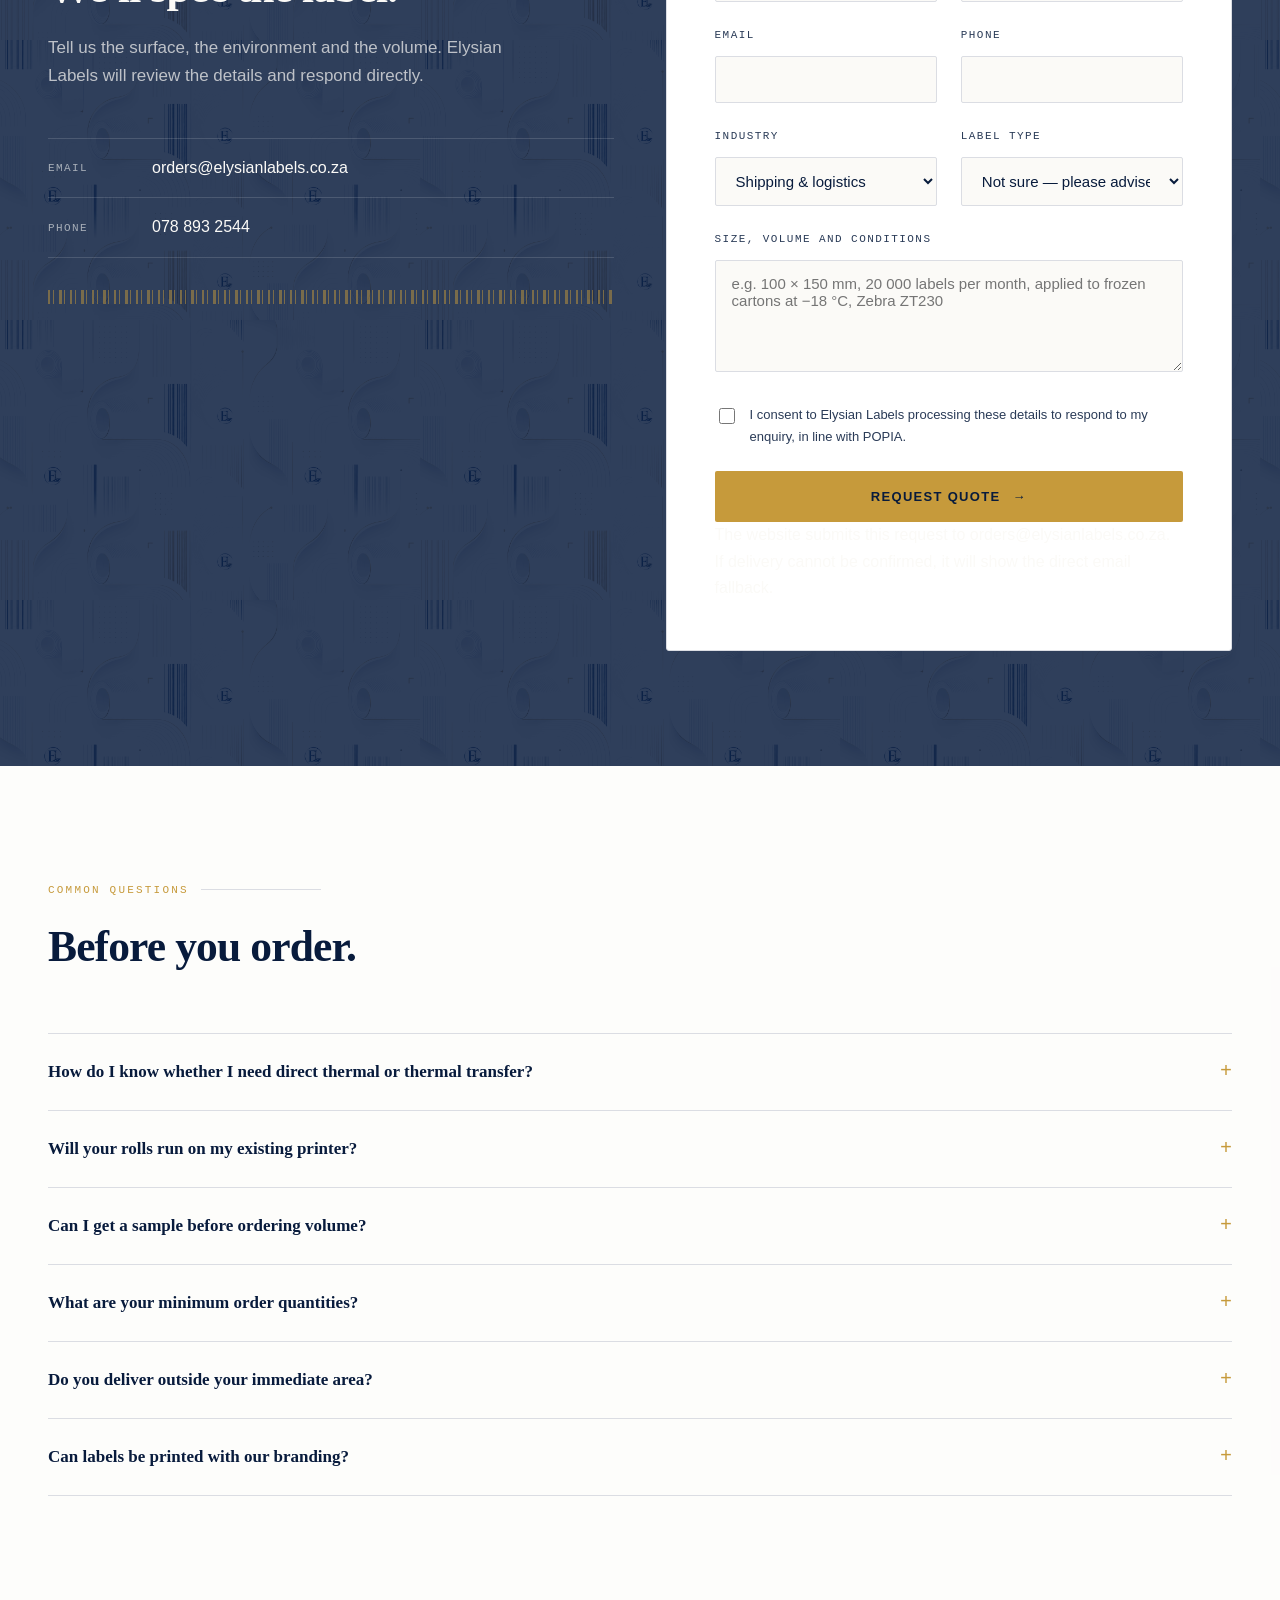
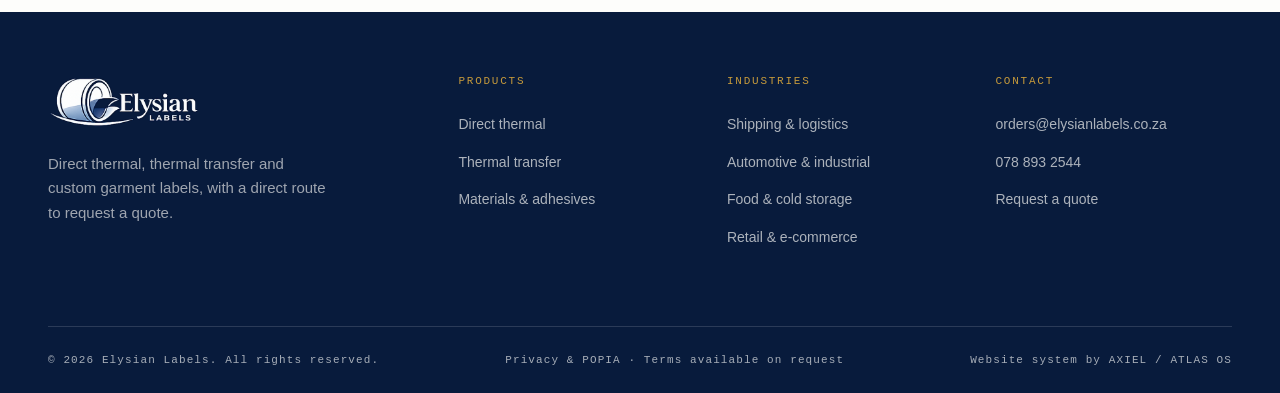
==== commit 06246698: "Baseline: live site as deployed (2026-09-23 CSP fix package) Matches elysianlabels.co.za byte-for-by" ====
--- a/index.html
+++ b/index.html
@@ -36,694 +36,7 @@
 }
 </script>
 
-<style>
-/* ============================================================
-   ELYSIAN LABELS — WEB OS
-   ATLAS OS V1.014  ·  Axiel
-   Tokens below map 1:1 to src/styles/globals.css
-   ============================================================ */
-
-:root{
-  /* Colour system — Identity OS 05 */
-  --navy:#081B3C;
-  --navy-80:#2A3B57;
-  --navy-06:rgba(8,27,60,.06);
-  --gold:#C69A3B;
-  --gold-soft:#E4CB93;
-  --warm-white:#FBFAF7;
-  --steel:#A7AEB8;
-  --soft-grey:#DBDDE3;
-  --paper:#FFFFFF;
-
-  /* Typography system — Identity OS 06
-     Canela = Commercial Type (licensed). Source Serif 4 = live fallback. */
-  --display:"Canela","Canela Text","Source Serif 4",Georgia,serif;
-  --sans:"Inter",-apple-system,BlinkMacSystemFont,"Segoe UI",sans-serif;
-  --mono:"IBM Plex Mono",ui-monospace,"SF Mono",Menlo,monospace;
-
-  /* Scale */
-  --s1:.25rem; --s2:.5rem;  --s3:.75rem; --s4:1rem;
-  --s5:1.5rem; --s6:2rem;   --s7:3rem;   --s8:4rem;
-  --s9:6rem;   --s10:8rem;
-
-  --maxw:1280px;
-  --gutter:clamp(1.25rem,4vw,3rem);
-  --ease:cubic-bezier(.22,.61,.36,1);
-
-  /* Adaptive surface tokens — Web OS system-aware dark/light mode.
-     Light defaults here; dark values are redefined below, never inverted blindly.
-     --navy / --warm-white / --paper / --soft-grey / --steel / --navy-80 stay fixed —
-     they're the pinned-dark-section palette (hero panel, header/footer bar, trust bar,
-     the #quote navy panel) which by design stays dark in both themes. */
-  --surface:var(--warm-white);
-  --surface-alt:var(--paper);
-  --ink:var(--navy);
-  --ink-soft:var(--navy-80);
-  --muted:var(--steel);
-  --border:var(--soft-grey);
-  --paper-wash:rgba(255,255,255,.55);
-  --overlay-tint:rgba(251,250,247,.62);
-  --hdr-bg:rgba(251,250,247,.88);
-}
-
-@media (prefers-color-scheme:dark){
-  :root:not([data-theme="light"]){
-    --surface:#0B0F17;
-    --surface-alt:#131A26;
-    --ink:#FBFAF7;
-    --ink-soft:rgba(251,250,247,.72);
-    --muted:#9AA3AF;
-    --border:rgba(255,255,255,.14);
-    --paper-wash:rgba(0,0,0,.32);
-    --overlay-tint:rgba(11,15,23,.55);
-    --hdr-bg:rgba(11,15,23,.86);
-  }
-}
-:root[data-theme="dark"]{
-  --surface:#0B0F17;
-  --surface-alt:#131A26;
-  --ink:#FBFAF7;
-  --ink-soft:rgba(251,250,247,.72);
-  --muted:#9AA3AF;
-  --border:rgba(255,255,255,.14);
-  --paper-wash:rgba(0,0,0,.32);
-  --overlay-tint:rgba(11,15,23,.55);
-  --hdr-bg:rgba(11,15,23,.86);
-}
-
-*,*::before,*::after{box-sizing:border-box}
-html{-webkit-text-size-adjust:100%;scroll-behavior:smooth}
-body{
-  margin:0;
-  background:var(--surface) url('assets/elysian-pattern-bg.png') fixed;
-  background-size:auto;
-  background-repeat:repeat;
-  color:var(--ink);
-  font-family:var(--sans);font-size:1rem;line-height:1.65;
-  -webkit-font-smoothing:antialiased;
-  position:relative;
-  transition:background-color .25s var(--ease),color .25s var(--ease);
-}
-body::before{
-  content:'';
-  position:fixed;
-  top:0;left:0;width:100%;height:100%;
-  background:var(--overlay-tint);
-  pointer-events:none;
-  z-index:-1;
-}
-img{max-width:100%;display:block}
-a{color:inherit}
-h1,h2,h3,h4{margin:0;font-family:var(--display);font-weight:600;letter-spacing:-.02em;line-height:1.06}
-p{margin:0}
-ul{margin:0;padding:0;list-style:none}
-
-/* A11y */
-.sr-only{position:absolute;width:1px;height:1px;padding:0;margin:-1px;overflow:hidden;clip:rect(0,0,0,0);white-space:nowrap;border:0}
-:focus-visible{outline:2px solid var(--gold);outline-offset:3px;border-radius:2px}
-.skip{position:absolute;left:var(--s4);top:-4rem;z-index:200;background:var(--navy);color:#fff;padding:var(--s3) var(--s5);transition:top .2s}
-.skip:focus{top:var(--s4)}
-
-/* Layout */
-.wrap{max-width:var(--maxw);margin-inline:auto;padding-inline:var(--gutter)}
-.section{padding-block:clamp(4rem,9vw,7.5rem)}
-.section--tight{padding-block:clamp(2.5rem,5vw,4rem)}
-.section--navy{
-  position:relative;background:var(--navy);color:var(--warm-white);
-  overflow:hidden;
-}
-.section--navy::before{
-  content:"";position:absolute;inset:0;
-  background-image:url('assets/elysian-pattern-bg.png');
-  background-size:420px;background-repeat:repeat;
-  opacity:.16;mix-blend-mode:screen;pointer-events:none;
-}
-.section--navy > .wrap{position:relative;z-index:1}
-.section--paper{background:var(--paper-wash)}
-
-/* ---------- INTRO REVEAL ----------
-   Full-screen curtain that peels away like a label being applied.
-   Plays once on load, then removes itself from layout entirely. */
-.intro-reveal{
-  position:fixed;inset:0;z-index:9999;
-  background:var(--warm-white) url('assets/elysian-pattern-bg.png');
-  background-size:420px;background-repeat:repeat;
-  display:flex;align-items:center;justify-content:center;
-  transform-origin:bottom left;
-  transform:translateY(0) rotate(0deg);
-}
-.intro-reveal::before{
-  content:"";position:absolute;inset:0;
-  background:rgba(251,250,247,.08);
-}
-.intro-inner{position:relative;z-index:1;display:flex;flex-direction:column;align-items:center;gap:var(--s5)}
-.intro-mark{
-  width:64px;height:auto;filter:none;
-  animation:intro-pulse 1.1s ease-in-out infinite;
-}
-.intro-bar{
-  width:160px;height:2px;background:rgba(8,27,60,.14);
-  overflow:hidden;border-radius:2px;
-}
-.intro-bar span{
-  display:block;height:100%;width:40%;background:var(--gold);
-  animation:intro-scan 1.1s ease-in-out infinite;
-}
-@keyframes intro-pulse{
-  0%,100%{opacity:.55;transform:scale(.96)}
-  50%{opacity:1;transform:scale(1)}
-}
-@keyframes intro-scan{
-  0%{transform:translateX(-100%)}
-  100%{transform:translateX(350%)}
-}
-/* The peeling edge — a bright line that leads the curtain up, like a
-   label lifting off its backing paper. */
-.intro-edge{
-  position:absolute;left:0;right:0;bottom:0;height:3px;
-  background:linear-gradient(90deg, transparent, var(--gold), #fff, var(--gold), transparent);
-  box-shadow:0 0 18px 4px rgba(198,154,59,.7);
-  opacity:0;
-}
-.intro-reveal.leaving{
-  animation:peel-away 1.8s cubic-bezier(.6,.02,.35,1) forwards;
-}
-.intro-reveal.leaving .intro-edge{opacity:1;transition:opacity .4s ease}
-.intro-reveal.leaving .intro-inner{
-  animation:inner-fade .5s ease forwards;
-}
-.intro-reveal.done{display:none}
-
-@keyframes peel-away{
-  0%{transform:translateY(0) rotate(0deg);border-radius:0}
-  100%{transform:translateY(-115%) rotate(-4deg);border-radius:0 0 40% 0}
-}
-@keyframes inner-fade{
-  0%{opacity:1}
-  100%{opacity:0}
-}
-
-@media (prefers-reduced-motion:reduce){
-  .intro-reveal{display:none}
-}
-
-/* ---------- SIGNATURE: barcode rule ----------
-   Irregular bar widths — a real barcode is never evenly striped. */
-.barcode{
-  height:26px;width:100%;
-  background-image:repeating-linear-gradient(90deg,
-    var(--ink) 0 2px, transparent 2px 5px,
-    var(--ink) 5px 6px, transparent 6px 11px,
-    var(--ink) 11px 14px, transparent 14px 16px,
-    var(--ink) 16px 17px, transparent 17px 22px);
-  opacity:.14;
-}
-.barcode--gold{background-image:repeating-linear-gradient(90deg,
-    var(--gold) 0 2px, transparent 2px 5px,
-    var(--gold) 5px 6px, transparent 6px 11px,
-    var(--gold) 11px 14px, transparent 14px 16px,
-    var(--gold) 16px 17px, transparent 17px 22px);opacity:.5}
-.barcode--sm{height:14px}
-
-/* Eyebrow */
-.eyebrow{
-  font-family:var(--mono);font-size:.6875rem;font-weight:500;
-  letter-spacing:.2em;text-transform:uppercase;color:var(--gold);
-  display:flex;align-items:center;gap:var(--s3);margin-bottom:var(--s5);
-}
-.eyebrow::after{content:"";flex:1;height:1px;background:var(--border);max-width:120px}
-.section--navy .eyebrow::after{background:rgba(255,255,255,.16)}
-
-/* Type helpers */
-.display{font-family:var(--display);font-size:clamp(2.6rem,5.6vw,4.6rem);line-height:1.02;letter-spacing:-.025em;font-weight:600}
-.display em{font-style:italic;color:var(--gold);font-weight:400}
-.h2{font-size:clamp(1.9rem,3.4vw,2.9rem)}
-.h3{font-size:1.3rem;letter-spacing:-.01em}
-.lede{font-size:1.0625rem;color:var(--ink-soft);max-width:52ch}
-.section--navy .lede{color:rgba(251,250,247,.7)}
-.muted{color:var(--muted)}
-.spec{font-family:var(--mono);font-size:.75rem;letter-spacing:.06em;color:var(--muted)}
-
-/* Buttons — Atlas btn-{variant} convention */
-.btn{
-  display:inline-flex;align-items:center;justify-content:center;gap:var(--s3);
-  font-family:var(--sans);font-size:.8125rem;font-weight:600;
-  letter-spacing:.1em;text-transform:uppercase;text-decoration:none;
-  padding:1.0625rem var(--s6);border:1px solid transparent;border-radius:2px;
-  cursor:pointer;transition:background .25s var(--ease),color .25s var(--ease),border-color .25s var(--ease),transform .25s var(--ease);
-}
-.btn-primary{background:var(--navy);color:var(--warm-white)}
-.btn-primary:hover{background:var(--gold);color:var(--navy)}
-.btn-outline{background:transparent;color:var(--ink);border-color:var(--ink)}
-.btn-outline:hover{background:var(--navy);color:var(--warm-white)}
-.section--navy .btn-outline{color:var(--warm-white);border-color:rgba(255,255,255,.35)}
-.section--navy .btn-outline:hover{background:var(--warm-white);color:var(--navy)}
-.btn-gold{background:var(--gold);color:var(--navy)}
-.btn-gold:hover{background:var(--warm-white)}
-.btn-small{padding:.75rem 1.25rem;font-size:.6875rem}
-.btn .arw{transition:transform .25s var(--ease)}
-.btn:hover .arw{transform:translateX(4px)}
-.btn:disabled{opacity:.68;cursor:wait;transform:none}
-
-/* ---------- LABEL SHEET MOTIF ----------
-   Perforation divider = tear line between label rows.
-   Corner peel = card looks like a label lifted off the sheet. */
-.perf{
-  height:1px;position:relative;
-  background:repeating-linear-gradient(90deg, var(--border) 0 6px, transparent 6px 13px);
-}
-.perf::before,.perf::after{
-  content:"";position:absolute;top:50%;transform:translateY(-50%);
-  width:14px;height:14px;border-radius:50%;background:var(--surface);
-  border:1px solid var(--border);
-}
-.perf::before{left:calc(var(--gutter) - 7px)}
-.perf::after{right:calc(var(--gutter) - 7px)}
-.section--navy .perf{background:repeating-linear-gradient(90deg, rgba(255,255,255,.18) 0 6px, transparent 6px 13px)}
-.section--navy .perf::before,.section--navy .perf::after{background:var(--navy);border-color:rgba(255,255,255,.22)}
-
-.label-card{position:relative}
-.label-card::after{
-  content:"";position:absolute;top:0;right:0;width:0;height:0;
-  border-style:solid;border-width:0 22px 22px 0;
-  border-color:transparent var(--surface-alt) transparent transparent;
-  filter:drop-shadow(-2px 2px 3px rgba(8,27,60,.14));
-  transition:border-width .25s var(--ease);
-}
-.label-card:hover::after{border-width:0 28px 28px 0}
-
-/* ---------- PHOTOGRAPHY PLACEHOLDER ----------
-   Swap the .ph div for <img>. data-slot text is preserved as a title
-   tooltip (hover) for internal reference; visible content is generic. */
-.ph{
-  position:relative;background:
-    linear-gradient(135deg, var(--navy-06) 25%, transparent 25%) 0 0/16px 16px,
-    linear-gradient(135deg, transparent 75%, var(--navy-06) 75%) 0 0/16px 16px,
-    var(--surface-alt);
-  border:1px solid var(--border);border-radius:3px;
-  display:flex;flex-direction:column;align-items:center;justify-content:center;
-  gap:var(--s3);min-height:180px;overflow:hidden;
-}
-.ph::before{
-  content:"";width:34px;height:34px;flex-shrink:0;
-  background:rgba(8,27,60,.16);border-radius:50%;
-  background-image:url("data:image/svg+xml,%3Csvg xmlns='http://www.w3.org/2000/svg' viewBox='0 0 24 24' fill='none' stroke='%23081B3C' stroke-width='1.6'%3E%3Cpath d='M4 8h3l1.5-2h7L17 8h3a1 1 0 0 1 1 1v9a1 1 0 0 1-1 1H4a1 1 0 0 1-1-1V9a1 1 0 0 1 1-1z'/%3E%3Ccircle cx='12' cy='13' r='3.2'/%3E%3C/svg%3E");
-  background-repeat:no-repeat;background-position:center;background-size:16px;
-}
-.ph::after{
-  content:"Photography pending";
-  font-family:var(--mono);font-size:.625rem;letter-spacing:.14em;
-  text-transform:uppercase;color:var(--ink);opacity:.4;
-}
-.section--navy .ph{background:rgba(255,255,255,.05)}
-.section--navy .ph::before{background-color:rgba(255,255,255,.14)}
-.section--navy .ph::before{background-image:url("data:image/svg+xml,%3Csvg xmlns='http://www.w3.org/2000/svg' viewBox='0 0 24 24' fill='none' stroke='%23FBFAF7' stroke-width='1.6'%3E%3Cpath d='M4 8h3l1.5-2h7L17 8h3a1 1 0 0 1 1 1v9a1 1 0 0 1-1 1H4a1 1 0 0 1-1-1V9a1 1 0 0 1 1-1z'/%3E%3Ccircle cx='12' cy='13' r='3.2'/%3E%3C/svg%3E")}
-.section--navy .ph::after{color:var(--warm-white);opacity:.5}
-/* Dark mode: swap the navy-stroked icon for the light-stroked variant everywhere
-   the .ph placeholder isn't already inside a pinned-navy section. */
-@media (prefers-color-scheme:dark){
-  :root:not([data-theme="light"]) .ph:not(.section--navy .ph)::before{
-    background-color:rgba(255,255,255,.14);
-    background-image:url("data:image/svg+xml,%3Csvg xmlns='http://www.w3.org/2000/svg' viewBox='0 0 24 24' fill='none' stroke='%23FBFAF7' stroke-width='1.6'%3E%3Cpath d='M4 8h3l1.5-2h7L17 8h3a1 1 0 0 1 1 1v9a1 1 0 0 1-1 1H4a1 1 0 0 1-1-1V9a1 1 0 0 1 1-1z'/%3E%3Ccircle cx='12' cy='13' r='3.2'/%3E%3C/svg%3E");
-  }
-}
-:root[data-theme="dark"] .ph:not(.section--navy .ph)::before{
-  background-color:rgba(255,255,255,.14);
-  background-image:url("data:image/svg+xml,%3Csvg xmlns='http://www.w3.org/2000/svg' viewBox='0 0 24 24' fill='none' stroke='%23FBFAF7' stroke-width='1.6'%3E%3Cpath d='M4 8h3l1.5-2h7L17 8h3a1 1 0 0 1 1 1v9a1 1 0 0 1-1 1H4a1 1 0 0 1-1-1V9a1 1 0 0 1 1-1z'/%3E%3Ccircle cx='12' cy='13' r='3.2'/%3E%3C/svg%3E");
-}
-.ph--4x3{aspect-ratio:4/3}
-.ph--1x1{aspect-ratio:1/1}
-.ph--16x9{aspect-ratio:16/9}
-.ph--3x4{aspect-ratio:3/4}
-
-/* Real product photography — replaces .ph in slots where a real photo
-   now exists. Same aspect-ratio utility classes, object-fit:cover crop. */
-.ph-photo{
-  width:100%;height:100%;object-fit:cover;object-position:center;
-  border-radius:3px;border:1px solid var(--border);
-}
-
-/* ============ HEADER ============ */
-.hdr{
-  position:sticky;top:0;z-index:100;
-  background:var(--hdr-bg);backdrop-filter:blur(14px);
-  border-bottom:1px solid var(--border);
-}
-.hdr-in{display:flex;align-items:center;gap:var(--s6);height:78px}
-.logo{display:flex;align-items:center;gap:.625rem;text-decoration:none;flex-shrink:0}
-.logo-full{height:52px;width:auto;flex-shrink:0}
-/* Header logo: rainbow variant in light mode, navy in dark mode — same
-   toggle mechanism as the theme sun/moon icons. */
-.logo-full--dark{display:none}
-:root[data-theme="dark"] .logo-full--light{display:none}
-:root[data-theme="dark"] .logo-full--dark{display:block}
-@media (prefers-color-scheme:dark){
-  :root:not([data-theme="light"]) .logo-full--light{display:none}
-  :root:not([data-theme="light"]) .logo-full--dark{display:block}
-}
-.logo-full--footer{height:52px}
-.logo-txt{display:flex;flex-direction:column;line-height:1}
-.logo-name{font-family:var(--display);font-size:1.45rem;font-weight:600;letter-spacing:-.015em}
-.logo-sub{font-family:var(--sans);font-size:.5rem;font-weight:600;letter-spacing:.42em;color:var(--gold);margin-top:3px}
-
-.nav{display:flex;gap:var(--s6);margin-left:auto;align-items:center}
-.nav a{
-  font-size:.875rem;font-weight:500;text-decoration:none;color:var(--ink);
-  padding-block:.5rem;position:relative;
-}
-.nav a::after{
-  content:"";position:absolute;left:0;bottom:0;width:100%;height:1px;
-  background:var(--gold);transform:scaleX(0);transform-origin:left;
-  transition:transform .28s var(--ease);
-}
-.nav a:hover::after{transform:scaleX(1)}
-.nav-cta{margin-left:var(--s5)}
-/* .nav a{color:var(--ink)} (class+element) otherwise wins over .btn-primary's
-   plain class selector, invisibly matching the Request Quote button's text
-   to its own background until :hover's higher specificity briefly reveals it. */
-.nav a.nav-cta{color:var(--warm-white)}
-.nav a.nav-cta:hover{color:var(--navy)}
-.burger{display:none;margin-left:auto;background:none;border:1px solid var(--border);border-radius:2px;padding:.6rem .75rem;cursor:pointer;transition:all .2s var(--ease)}
-.burger span{display:block;width:20px;height:1.5px;background:var(--ink);transition:all .2s var(--ease)}
-.burger span+span{margin-top:5px}
-
-/* ---------- THEME TOGGLE ---------- */
-.theme-toggle{
-  display:inline-flex;align-items:center;justify-content:center;
-  width:38px;height:38px;flex-shrink:0;
-  background:none;border:1px solid var(--border);border-radius:2px;
-  color:var(--ink);cursor:pointer;
-  transition:border-color .2s var(--ease),color .2s var(--ease);
-}
-.theme-toggle:hover{border-color:var(--gold);color:var(--gold)}
-.theme-icon{width:18px;height:18px}
-.theme-icon--moon{display:none}
-:root[data-theme="dark"] .theme-icon--sun{display:none}
-:root[data-theme="dark"] .theme-icon--moon{display:block}
-@media (prefers-color-scheme:dark){
-  :root:not([data-theme="light"]) .theme-icon--sun{display:none}
-  :root:not([data-theme="light"]) .theme-icon--moon{display:block}
-}
-
-/* ---------- MOBILE CTA BAR ----------
-   Thumb-zone-reachable single CTA — this site's whole conversion event is
-   "get a quote," so it stays one tap away on mobile at all times. Hidden
-   on desktop; see the max-width:900px block for its fixed-bar rules. */
-.mobile-cta-bar{display:none}
-
-@media (max-width:900px){
-  .nav{
-    position:absolute;top:78px;left:0;right:0;
-    flex-direction:column;gap:0;margin:0;
-    background:var(--surface);border-bottom:1px solid var(--border);
-    padding-inline:var(--s5);padding-block:0;
-    max-height:0;overflow:hidden;
-    transition:max-height .3s var(--ease),padding-block .3s var(--ease);
-    align-items:flex-start;
-  }
-  /* padding-block is fixed, not compressible by max-height alone (even with
-     border-box) — without zeroing it here too, the closed dropdown still
-     renders ~2x var(--s5) of padding and the first link peeks out. */
-  .nav-open{max-height:500px !important;padding-block:var(--s5) !important}
-  .nav a{padding-block:var(--s3);width:100%;border-bottom:1px solid var(--border);min-height:0}
-  .nav-cta{margin-left:0;width:100%}
-  .burger{display:block}
-}
-
-/* ============ 01 HERO ============ */
-.hero{position:relative;overflow:hidden;background:var(--surface)}
-.hero-grid{
-  display:grid;grid-template-columns:minmax(0,1fr) minmax(0,1.12fr);
-  gap:clamp(2rem,5vw,4.5rem);align-items:center;
-  padding-block:clamp(3.5rem,7vw,6.5rem);
-}
-.hero-copy{max-width:38rem}
-.hero .display{margin-bottom:var(--s5)}
-.hero-lede{margin-bottom:var(--s7)}
-.hero-marks{
-  display:grid;grid-template-columns:repeat(4,1fr);gap:var(--s4);
-  margin-top:var(--s8);padding-top:var(--s6);border-top:1px solid var(--border);
-}
-.hero-mark{font-family:var(--mono);font-size:.625rem;letter-spacing:.13em;text-transform:uppercase;color:var(--ink-soft);line-height:1.6}
-.hero-mark b{display:block;font-family:var(--sans);font-size:.875rem;font-weight:600;letter-spacing:0;text-transform:none;color:var(--ink);margin-bottom:.35rem}
-
-.hero-visual{
-  position:relative;overflow:hidden;
-  background:var(--navy);border-radius:3px;
-  aspect-ratio:4/3;
-  perspective:900px;
-  transform-style:preserve-3d;
-  transition:transform .15s ease-out;
-}
-.hero-visual-photo{
-  position:absolute;inset:0;width:100%;height:100%;
-  object-fit:cover;object-position:center;
-}
-.hero-visual::before{
-  content:"";position:absolute;inset:0;
-  background-image:url('assets/elysian-pattern-bg.png');
-  background-size:340px;background-repeat:repeat;
-  opacity:.14;mix-blend-mode:screen;
-}
-.hero-visual::after{
-  content:"";position:absolute;inset:0;
-  background:radial-gradient(120% 100% at 50% 15%, rgba(198,154,59,.16), transparent 60%);
-}
-.hero-visual-spec{
-  font-family:var(--mono);font-size:.6875rem;letter-spacing:.22em;text-transform:uppercase;
-  color:rgba(251,250,247,.85);text-align:center;position:absolute;left:0;right:0;bottom:0;z-index:1;
-  padding:var(--s6) var(--s5) var(--s5);
-  background:linear-gradient(to top, rgba(8,27,60,.85), transparent);
-}
-
-/* ---------- SCANNER SWEEP ----------
-   A barcode scanner laser line reads the panel top to bottom, on loop.
-   Ties directly to the product: scannability. */
-.scanline{
-  position:absolute;left:0;right:0;height:2px;top:0;z-index:2;
-  background:linear-gradient(90deg, transparent, var(--gold) 15%, #fff 50%, var(--gold) 85%, transparent);
-  box-shadow:0 0 14px 3px rgba(198,154,59,.65), 0 0 3px 1px #fff;
-  animation:scan-sweep 3.4s cubic-bezier(.45,0,.55,1) infinite;
-  pointer-events:none;
-}
-.scanline::after{
-  content:"";position:absolute;left:0;right:0;top:-40px;height:40px;
-  background:linear-gradient(to bottom, transparent, rgba(198,154,59,.10));
-}
-@keyframes scan-sweep{
-  0%{top:-2px;opacity:0}
-  6%{opacity:1}
-  48%{opacity:1}
-  50%{top:100%;opacity:0}
-  100%{top:100%;opacity:0}
-}
-@media (prefers-reduced-motion:reduce){
-  .scanline{display:none}
-  .hero-visual{transition:none}
-}
-
-/* ============ 02 TRUST BAR ============ */
-.trust{background:var(--navy);color:var(--warm-white);padding-block:var(--s5)}
-.trust-in{display:flex;flex-wrap:wrap;gap:var(--s4) var(--s7);align-items:center;justify-content:space-between}
-.trust-item{font-family:var(--mono);font-size:.6875rem;letter-spacing:.16em;text-transform:uppercase;color:rgba(251,250,247,.72);display:flex;align-items:center;gap:var(--s3)}
-.trust-item::before{content:"";width:5px;height:5px;background:var(--gold);flex-shrink:0}
-
-/* ============ SHARED GRIDS ============ */
-.head{max-width:60rem;margin-bottom:clamp(2.5rem,5vw,4rem)}
-.head .lede{margin-top:var(--s5)}
-
-.grid-3{display:grid;grid-template-columns:repeat(3,1fr);gap:var(--s5)}
-.grid-4{display:grid;grid-template-columns:repeat(4,1fr);gap:var(--s5)}
-.grid-2{display:grid;grid-template-columns:repeat(2,1fr);gap:clamp(2rem,4vw,3.5rem)}
-
-/* ============ 03 INDUSTRIES ============ */
-.ind{
-  background:var(--surface-alt);border:1px solid var(--border);border-radius:3px;
-  padding:var(--s6);display:flex;flex-direction:column;
-  transition:border-color .3s var(--ease),transform .3s var(--ease),box-shadow .3s var(--ease);
-}
-.ind:hover{border-color:var(--gold)}
-.ind-code{font-family:var(--mono);font-size:.6875rem;letter-spacing:.14em;color:var(--gold);margin-bottom:var(--s5)}
-.ind h3{margin-bottom:var(--s3)}
-.ind-focus{font-size:.9375rem;color:var(--ink-soft);margin-bottom:var(--s5)}
-.ind-types{border-top:1px solid var(--border);padding-top:var(--s4);margin-bottom:var(--s5)}
-.ind-types li{font-size:.8125rem;color:var(--ink-soft);padding-left:var(--s4);position:relative;margin-bottom:.4rem}
-.ind-types li::before{content:"";position:absolute;left:0;top:.62em;width:6px;height:1px;background:var(--gold)}
-.ind-hook{
-  margin-top:auto;font-family:var(--display);font-style:italic;font-size:1rem;
-  line-height:1.45;color:var(--ink);border-left:2px solid var(--gold);padding-left:var(--s4);
-}
-
-/* ============ 04 PRODUCTS ============ */
-.prod{display:flex;flex-direction:column;background:var(--surface-alt);border:1px solid var(--border);border-radius:3px;overflow:hidden}
-.prod-body{padding:var(--s6);display:flex;flex-direction:column;flex:1}
-.prod-sku{font-family:var(--mono);font-size:.6875rem;letter-spacing:.14em;color:var(--gold);margin-bottom:var(--s4)}
-.prod h3{margin-bottom:var(--s3)}
-.prod p{font-size:.9375rem;color:var(--ink-soft);margin-bottom:var(--s5)}
-.prod-specs{margin-top:auto;border-top:1px solid var(--border);padding-top:var(--s4)}
-.prod-specs div{display:flex;justify-content:space-between;gap:var(--s4);font-family:var(--mono);font-size:.6875rem;letter-spacing:.05em;padding-block:.4rem;border-bottom:1px solid var(--navy-06)}
-.prod-specs div:last-child{border-bottom:0}
-.prod-specs dt{color:var(--muted)}
-.prod-specs dd{margin:0;color:var(--ink);text-align:right;font-weight:500}
-
-/* ============ 05 MATERIALS ============ */
-.mat-list{display:flex;flex-direction:column;gap:0;margin-top:var(--s6)}
-.mat{
-  display:grid;grid-template-columns:auto 1fr auto;gap:var(--s5);align-items:baseline;
-  padding-block:var(--s5);border-top:1px solid rgba(255,255,255,.14);
-}
-.mat:last-child{border-bottom:1px solid rgba(255,255,255,.14)}
-.mat-n{font-family:var(--mono);font-size:.6875rem;color:var(--gold);letter-spacing:.1em}
-.mat h3{font-size:1.125rem;margin-bottom:.4rem}
-.mat p{font-size:.9375rem;color:rgba(251,250,247,.62);max-width:56ch}
-.mat-tag{font-family:var(--mono);font-size:.625rem;letter-spacing:.14em;text-transform:uppercase;color:var(--steel);white-space:nowrap}
-
-/* ============ 06 PROCESS ============ */
-.proc{counter-reset:step}
-.proc-steps{display:grid;grid-template-columns:repeat(4,1fr);gap:var(--s5);margin-top:var(--s7)}
-.step{position:relative;padding-top:var(--s6);border-top:2px solid var(--border)}
-.step::before{
-  counter-increment:step;content:counter(step,decimal-leading-zero);
-  position:absolute;top:-.9rem;left:0;background:var(--surface);padding-right:var(--s3);
-  font-family:var(--mono);font-size:.75rem;letter-spacing:.1em;color:var(--gold);
-}
-.step h3{font-size:1.0625rem;margin-bottom:var(--s3)}
-.step p{font-size:.875rem;color:var(--ink-soft)}
-
-/* ============ 07 WHY ELYSIAN ============ */
-.why-stmt{
-  font-family:var(--display);font-size:clamp(1.35rem,2.5vw,2rem);line-height:1.4;
-  letter-spacing:-.015em;max-width:34ch;
-}
-.why-list{margin-top:var(--s6)}
-.why-list li{padding-block:var(--s4);border-bottom:1px solid var(--border);display:flex;gap:var(--s4);align-items:flex-start}
-.why-list li:first-child{border-top:1px solid var(--border)}
-.why-k{font-family:var(--mono);font-size:.6875rem;letter-spacing:.12em;text-transform:uppercase;color:var(--gold);flex:0 0 8rem;padding-top:.28rem}
-.why-v{font-size:.9375rem;color:var(--ink-soft)}
-
-/* ============ 08 CERTIFICATIONS ============ */
-.cert-grid{display:grid;grid-template-columns:repeat(5,1fr);gap:var(--s5);align-items:center}
-.cert{aspect-ratio:16/9;min-height:0}
-
-/* ============ 09 TESTIMONIALS ============ */
-.quote{background:var(--surface-alt);border:1px solid var(--border);border-radius:3px;padding:var(--s6);display:flex;flex-direction:column}
-.quote-txt{font-family:var(--display);font-size:1.125rem;line-height:1.5;margin-bottom:var(--s5)}
-.quote-by{margin-top:auto;display:flex;align-items:center;gap:var(--s4);padding-top:var(--s4);border-top:1px solid var(--border)}
-.quote-av{width:44px;height:44px;border-radius:50%;flex-shrink:0;min-height:0}
-.quote-av::before{font-size:.5rem;letter-spacing:.08em;padding:0}
-.quote-meta{font-size:.8125rem;line-height:1.4}
-.quote-meta b{display:block;font-weight:600}
-.quote-meta span{color:var(--steel);font-size:.75rem}
-
-/* ============ 10 REQUEST QUOTE ============ */
-.quote-form{background:var(--paper);border:1px solid var(--soft-grey);border-radius:3px;padding:clamp(1.75rem,4vw,3rem)}
-.field{margin-bottom:var(--s5)}
-.field label{display:block;font-family:var(--mono);font-size:.6875rem;letter-spacing:.13em;text-transform:uppercase;color:var(--navy-80);margin-bottom:var(--s3)}
-.field input,.field select,.field textarea{
-  width:100%;font-family:var(--sans);font-size:.9375rem;color:var(--navy);
-  background:var(--warm-white);border:1px solid var(--soft-grey);border-radius:2px;
-  padding:.875rem var(--s4);transition:border-color .2s var(--ease);
-}
-.field input:focus,.field select:focus,.field textarea:focus{border-color:var(--gold);outline:none}
-.field textarea{resize:vertical;min-height:112px}
-.field-row{display:grid;grid-template-columns:1fr 1fr;gap:var(--s5)}
-.consent{display:flex;gap:var(--s3);align-items:flex-start;font-size:.8125rem;color:var(--navy-80);margin-bottom:var(--s5)}
-.consent input{width:16px;height:16px;margin-top:.25rem;flex-shrink:0;accent-color:var(--gold)}
-.contact-block{margin-bottom:var(--s6)}
-.contact-block a{
-  display:flex;align-items:center;gap:var(--s4);text-decoration:none;
-  padding-block:var(--s4);border-bottom:1px solid rgba(255,255,255,.14);
-  transition:color .2s var(--ease);
-}
-.contact-block a:first-of-type{border-top:1px solid rgba(255,255,255,.14)}
-.contact-block a:hover{color:var(--gold)}
-.contact-k{font-family:var(--mono);font-size:.6875rem;letter-spacing:.13em;text-transform:uppercase;color:var(--steel);flex:0 0 5.5rem}
-.contact-v{font-size:1rem;font-weight:500}
-
-/* ============ 11 FAQ ============ */
-.faq{border-top:1px solid var(--border)}
-.faq details{border-bottom:1px solid var(--border)}
-.faq summary{
-  cursor:pointer;list-style:none;padding-block:var(--s5);
-  display:flex;gap:var(--s5);align-items:baseline;
-  font-family:var(--display);font-size:1.0625rem;font-weight:600;
-}
-.faq summary::-webkit-details-marker{display:none}
-.faq summary::after{content:"+";margin-left:auto;font-family:var(--mono);font-size:1.25rem;color:var(--gold);font-weight:400;line-height:1;transition:transform .25s var(--ease)}
-.faq details[open] summary::after{transform:rotate(45deg)}
-.faq-a{padding-bottom:var(--s5);font-size:.9375rem;color:var(--ink-soft);max-width:64ch;padding-left:var(--s7)}
-
-/* ============ 12 NEWS ============ */
-.post{text-decoration:none;display:flex;flex-direction:column;gap:var(--s4)}
-.post .ph{margin-bottom:var(--s2)}
-.post-date{font-family:var(--mono);font-size:.6875rem;letter-spacing:.12em;color:var(--gold)}
-.post h3{font-size:1.0625rem;transition:color .2s var(--ease)}
-.post:hover h3{color:var(--gold)}
-.post p{font-size:.875rem;color:var(--ink-soft)}
-
-/* ============ 13 FOOTER ============ */
-.ftr{background:var(--navy);color:var(--warm-white);padding-top:var(--s8)}
-.ftr-grid{display:grid;grid-template-columns:1.6fr 1fr 1fr 1fr;gap:var(--s6);padding-bottom:var(--s8)}
-.ftr .logo-name{color:var(--warm-white)}
-.ftr h4{font-family:var(--mono);font-size:.6875rem;font-weight:500;letter-spacing:.16em;text-transform:uppercase;color:var(--gold);margin-bottom:var(--s5)}
-.ftr-links li{margin-bottom:.7rem}
-.ftr-links a{font-size:.875rem;color:rgba(251,250,247,.68);text-decoration:none;transition:color .2s var(--ease)}
-.ftr-links a:hover{color:var(--gold)}
-.ftr-blurb{font-size:.9375rem;color:rgba(251,250,247,.62);max-width:34ch;margin-top:var(--s5)}
-.ftr-btm{
-  display:flex;flex-wrap:wrap;gap:var(--s4) var(--s6);justify-content:space-between;align-items:center;
-  padding-block:var(--s5);border-top:1px solid rgba(255,255,255,.14);
-  font-family:var(--mono);font-size:.6875rem;letter-spacing:.1em;color:var(--steel);
-}
-.ftr-btm a{color:var(--steel);text-decoration:none}
-.ftr-btm a:hover{color:var(--gold)}
-
-/* ============ REVEAL ============ */
-.rv{opacity:0;transform:translateY(18px);transition:opacity .7s var(--ease),transform .7s var(--ease)}
-.rv.in{opacity:1;transform:none}
-
-/* ============ RESPONSIVE ============ */
-@media (max-width:1080px){
-  .grid-4{grid-template-columns:repeat(2,1fr)}
-  .proc-steps{grid-template-columns:repeat(2,1fr)}
-  .cert-grid{grid-template-columns:repeat(3,1fr)}
-  .ftr-grid{grid-template-columns:1fr 1fr}
-}
-@media (max-width:900px){
-  .burger{display:block}
-  .hero-grid{grid-template-columns:1fr;padding-block:var(--s7)}
-  .grid-3{grid-template-columns:1fr}
-  .grid-2{grid-template-columns:1fr}
-  body{padding-bottom:calc(72px + env(safe-area-inset-bottom))}
-  .mobile-cta-bar{
-    display:flex;position:fixed;left:0;right:0;bottom:0;z-index:90;
-    padding:var(--s4) var(--gutter);
-    padding-bottom:calc(var(--s4) + env(safe-area-inset-bottom));
-    background:var(--hdr-bg);backdrop-filter:blur(14px);
-    border-top:1px solid var(--border);
-  }
-  .mobile-cta-bar .btn{width:100%}
-}
-@media (max-width:620px){
-  .grid-4{grid-template-columns:1fr}
-  .proc-steps{grid-template-columns:1fr}
-  .cert-grid{grid-template-columns:repeat(2,1fr)}
-  .ftr-grid{grid-template-columns:1fr}
-  .hero-marks{grid-template-columns:1fr 1fr;gap:var(--s5)}
-  .field-row{grid-template-columns:1fr}
-  .mat{grid-template-columns:auto 1fr}
-  .mat-tag{grid-column:2}
-  .why-list li{flex-direction:column;gap:var(--s2)}
-  .why-k{flex:none}
-  .faq-a{padding-left:0}
-  .btn{width:100%}
-}
-
-@media (prefers-reduced-motion:reduce){
-  *,*::before,*::after{animation-duration:.01ms!important;transition-duration:.01ms!important;scroll-behavior:auto!important}
-  .rv{opacity:1;transform:none}
-}
-</style>
+<link rel="stylesheet" href="site-csp.css">
 </head>
 <body>
 
@@ -784,7 +97,7 @@
     </div>
 
     <div class="hero-visual" id="heroVisual">
-      <img class="hero-visual-photo" src="assets/elysian-prod-thermal-direct-overview.jpg" alt="Elysian Labels direct thermal label rolls, stacked and ready for despatch" loading="eager">
+      <img class="hero-visual-photo" src="assets/elysian-prod-thermal-direct-overview-studio-final.webp" alt="Elysian Labels direct thermal label rolls, stacked and ready for despatch" loading="eager">
       <div class="scanline" aria-hidden="true"></div>
       <p class="hero-visual-spec">Direct Thermal · Thermal Transfer</p>
     </div>
@@ -876,7 +189,7 @@
 
     <div class="grid-2">
       <article class="prod rv label-card">
-        <img class="ph-photo ph--4x3" src="assets/elysian-prod-thermal-direct-overview.jpg" alt="Stack of Elysian Labels direct thermal label rolls in various sizes and quantities" loading="lazy">
+        <img class="ph-photo ph--4x3" src="assets/elysian-prod-thermal-direct-overview-studio-final.webp" alt="Stack of Elysian Labels direct thermal label rolls in various sizes and quantities" loading="lazy">
         <div class="prod-body">
           <p class="prod-sku">DT · DIRECT THERMAL</p>
           <h3 class="h3">Direct Thermal Rolls</h3>
@@ -890,7 +203,7 @@
       </article>
 
       <article class="prod rv label-card">
-        <img class="ph-photo ph--4x3" src="assets/elysian-prod-thermal-transfer-consumables.jpg" alt="Elysian Labels thermal transfer rolls with wax-resin and resin ribbons alongside" loading="lazy">
+        <img class="ph-photo ph--4x3" src="assets/elysian-prod-thermal-transfer-consumables-studio-final.webp" alt="Elysian Labels thermal transfer rolls with wax-resin and resin ribbons alongside" loading="lazy">
         <div class="prod-body">
           <p class="prod-sku">TT · THERMAL TRANSFER</p>
           <h3 class="h3">Thermal Transfer Rolls</h3>
@@ -910,20 +223,20 @@
 <section class="section" id="custom-labels">
   <div class="wrap grid-2">
     <div class="rv">
-      <img class="ph-photo ph--4x3" src="assets/elysian-sample-leather-patch.jpg" alt="Debossed vegetable leather hexagon patch, sample of Elysian Labels' new custom garment labelling range" loading="lazy">
+      <img class="ph-photo ph--4x3" src="assets/elysian-sample-leather-patch-studio-final.webp" alt="Debossed vegetable leather hexagon patch, sample of Elysian Labels' new custom garment labelling range" loading="lazy">
     </div>
     <div class="rv">
       <p class="eyebrow">New at Elysian</p>
       <h2 class="h2">Beyond barcodes.<br>Custom garment labelling, too.</h2>
-      <p class="lede" style="margin-top:var(--s5)">Vegetable leather patches, woven and silk labels, swing tags and cotton labels — debossed, printed or die-cut to your own artwork.</p>
-      <ul class="ind-types" style="margin-top:var(--s6)">
+      <p class="lede" data-csp-style="csp-mt-s5">Vegetable leather patches, woven and silk labels, swing tags and cotton labels — debossed, printed or die-cut to your own artwork.</p>
+      <ul class="ind-types" data-csp-style="csp-mt-s6">
         <li>Vegetable leather patches, debossed or embossed</li>
         <li>Woven and silk satin labels</li>
         <li>Kraft and card swing tags</li>
         <li>Natural cotton woven and printed labels</li>
         <li>Denim die-cut labels, printed to artwork</li>
       </ul>
-      <a class="btn btn-outline" href="#quote" style="margin-top:var(--s6)">Ask about this range <span class="arw" aria-hidden="true">→</span></a>
+      <a class="btn btn-outline" href="#quote" data-csp-style="csp-mt-s6">Ask about this range <span class="arw" aria-hidden="true">→</span></a>
     </div>
   </div>
 </section>
@@ -937,8 +250,8 @@
       <div class="rv">
         <p class="eyebrow">Application conditions</p>
         <h2 class="h2">The quote starts with<br>what the label meets.</h2>
-        <p class="lede" style="margin-top:var(--s5)">Surface, temperature, moisture, handling and removal requirements can all affect the label choice. Include those details so Elysian can review the application.</p>
-        <img class="ph-photo ph--16x9" src="assets/elysian-prod-colors-range.jpg" alt="Range of Elysian Labels face stock colours — yellow, blue, orange, green, pink, brown and gold label rolls" loading="lazy" style="margin-top:var(--s6)">
+        <p class="lede" data-csp-style="csp-mt-s5">Surface, temperature, moisture, handling and removal requirements can all affect the label choice. Include those details so Elysian can review the application.</p>
+        <img class="ph-photo ph--16x9" src="assets/elysian-prod-colors-range-studio-final.webp" alt="Range of Elysian Labels face stock colours — yellow, blue, orange, green, pink, brown and gold label rolls" loading="lazy" data-csp-style="csp-mt-s6">
       </div>
 
       <div class="mat-list rv">
@@ -1015,7 +328,7 @@
     <div class="rv">
       <p class="eyebrow">Why Elysian</p>
       <p class="why-stmt">A useful label quote starts with the product, printer and conditions rather than assumptions.</p>
-      <img class="ph-photo ph--16x9" src="assets/elysian-prod-thermal-direct-detail.jpg" alt="Stacked Elysian Labels direct thermal label rolls, detail view" loading="lazy" style="margin-top:var(--s6)">
+      <img class="ph-photo ph--16x9" src="assets/elysian-prod-thermal-direct-detail-studio-final.webp" alt="Stacked Elysian Labels direct thermal label rolls, detail view" loading="lazy" data-csp-style="csp-mt-s6">
     </div>
 
     <div class="rv">
@@ -1037,9 +350,9 @@
     <div class="rv">
       <p class="eyebrow">Request a quote</p>
       <h2 class="h2">Send us the conditions.<br>We'll spec the label.</h2>
-      <p class="lede" style="margin-top:var(--s5)">Tell us the surface, the environment and the volume. Elysian Labels will review the details and respond directly.</p>
-
-      <div class="contact-block" style="margin-top:var(--s7)">
+      <p class="lede" data-csp-style="csp-mt-s5">Tell us the surface, the environment and the volume. Elysian Labels will review the details and respond directly.</p>
+
+      <div class="contact-block" data-csp-style="csp-mt-s7">
         <a href="mailto:orders@elysianlabels.co.za">
           <span class="contact-k">Email</span>
           <span class="contact-v">orders@elysianlabels.co.za</span>
@@ -1107,7 +420,7 @@
         <input id="q-consent" name="consent" type="checkbox" value="yes" required>
         <span>I consent to Elysian Labels processing these details to respond to my enquiry, in line with POPIA.</span>
       </label>
-      <button class="btn btn-gold" type="submit" style="width:100%">Request quote <span class="arw" aria-hidden="true">→</span></button>
+      <button class="btn btn-gold" type="submit" data-csp-style="csp-width-full">Request quote <span class="arw" aria-hidden="true">→</span></button>
       <p class="form-note" id="quote-note">The website submits this request to orders@elysianlabels.co.za. If delivery cannot be confirmed, it will show the direct email fallback.</p>
       <p class="form-status" id="quote-status" role="status" aria-live="polite"></p>
     </form>
@@ -1195,6 +508,7 @@
     <div class="ftr-btm">
       <span>© <span id="yr">2026</span> Elysian Labels. All rights reserved.</span>
       <span>Privacy &amp; POPIA · Terms available on request</span>
+      <span>Website system by <a href="https://axiel.co.za/" aria-label="Website system by AXIEL, built on ATLAS OS">AXIEL / ATLAS OS</a></span>
     </div>
   </div>
 </footer>
--- a/site-csp.css
+++ b/site-csp.css
@@ -0,0 +1,691 @@
+/* ============================================================
+   ELYSIAN LABELS — WEB OS
+   ATLAS OS V1.014  ·  Axiel
+   Tokens below map 1:1 to src/styles/globals.css
+   ============================================================ */
+
+:root{
+  /* Colour system — Identity OS 05 */
+  --navy:#081B3C;
+  --navy-80:#2A3B57;
+  --navy-06:rgba(8,27,60,.06);
+  --gold:#C69A3B;
+  --gold-soft:#E4CB93;
+  --warm-white:#FBFAF7;
+  --steel:#A7AEB8;
+  --soft-grey:#DBDDE3;
+  --paper:#FFFFFF;
+
+  /* Typography system — Identity OS 06
+     Canela = Commercial Type (licensed). Source Serif 4 = live fallback. */
+  --display:"Canela","Canela Text","Source Serif 4",Georgia,serif;
+  --sans:"Inter",-apple-system,BlinkMacSystemFont,"Segoe UI",sans-serif;
+  --mono:"IBM Plex Mono",ui-monospace,"SF Mono",Menlo,monospace;
+
+  /* Scale */
+  --s1:.25rem; --s2:.5rem;  --s3:.75rem; --s4:1rem;
+  --s5:1.5rem; --s6:2rem;   --s7:3rem;   --s8:4rem;
+  --s9:6rem;   --s10:8rem;
+
+  --maxw:1280px;
+  --gutter:clamp(1.25rem,4vw,3rem);
+  --ease:cubic-bezier(.22,.61,.36,1);
+
+  /* Adaptive surface tokens — Web OS system-aware dark/light mode.
+     Light defaults here; dark values are redefined below, never inverted blindly.
+     --navy / --warm-white / --paper / --soft-grey / --steel / --navy-80 stay fixed —
+     they're the pinned-dark-section palette (hero panel, header/footer bar, trust bar,
+     the #quote navy panel) which by design stays dark in both themes. */
+  --surface:var(--warm-white);
+  --surface-alt:var(--paper);
+  --ink:var(--navy);
+  --ink-soft:var(--navy-80);
+  --muted:var(--steel);
+  --border:var(--soft-grey);
+  --paper-wash:rgba(255,255,255,.55);
+  --overlay-tint:rgba(251,250,247,.62);
+  --hdr-bg:rgba(251,250,247,.88);
+}
+
+@media (prefers-color-scheme:dark){
+  :root:not([data-theme="light"]){
+    --surface:#0B0F17;
+    --surface-alt:#131A26;
+    --ink:#FBFAF7;
+    --ink-soft:rgba(251,250,247,.72);
+    --muted:#9AA3AF;
+    --border:rgba(255,255,255,.14);
+    --paper-wash:rgba(0,0,0,.32);
+    --overlay-tint:rgba(11,15,23,.55);
+    --hdr-bg:rgba(11,15,23,.86);
+  }
+}
+:root[data-theme="dark"]{
+  --surface:#0B0F17;
+  --surface-alt:#131A26;
+  --ink:#FBFAF7;
+  --ink-soft:rgba(251,250,247,.72);
+  --muted:#9AA3AF;
+  --border:rgba(255,255,255,.14);
+  --paper-wash:rgba(0,0,0,.32);
+  --overlay-tint:rgba(11,15,23,.55);
+  --hdr-bg:rgba(11,15,23,.86);
+}
+
+*,*::before,*::after{box-sizing:border-box}
+html{-webkit-text-size-adjust:100%;scroll-behavior:smooth}
+body{
+  margin:0;
+  background:var(--surface) url('assets/elysian-pattern-bg.png') fixed;
+  background-size:auto;
+  background-repeat:repeat;
+  color:var(--ink);
+  font-family:var(--sans);font-size:1rem;line-height:1.65;
+  -webkit-font-smoothing:antialiased;
+  position:relative;
+  transition:background-color .25s var(--ease),color .25s var(--ease);
+}
+body::before{
+  content:'';
+  position:fixed;
+  top:0;left:0;width:100%;height:100%;
+  background:var(--overlay-tint);
+  pointer-events:none;
+  z-index:-1;
+}
+img{max-width:100%;display:block}
+a{color:inherit}
+h1,h2,h3,h4{margin:0;font-family:var(--display);font-weight:600;letter-spacing:-.02em;line-height:1.06}
+p{margin:0}
+ul{margin:0;padding:0;list-style:none}
+
+/* A11y */
+.sr-only{position:absolute;width:1px;height:1px;padding:0;margin:-1px;overflow:hidden;clip:rect(0,0,0,0);white-space:nowrap;border:0}
+:focus-visible{outline:2px solid var(--gold);outline-offset:3px;border-radius:2px}
+.skip{position:absolute;left:var(--s4);top:-4rem;z-index:200;background:var(--navy);color:#fff;padding:var(--s3) var(--s5);transition:top .2s}
+.skip:focus{top:var(--s4)}
+
+/* Layout */
+.wrap{max-width:var(--maxw);margin-inline:auto;padding-inline:var(--gutter)}
+.section{padding-block:clamp(4rem,9vw,7.5rem)}
+.section--tight{padding-block:clamp(2.5rem,5vw,4rem)}
+.section--navy{
+  position:relative;background:var(--navy);color:var(--warm-white);
+  overflow:hidden;
+}
+.section--navy::before{
+  content:"";position:absolute;inset:0;
+  background-image:url('assets/elysian-pattern-bg.png');
+  background-size:420px;background-repeat:repeat;
+  opacity:.16;mix-blend-mode:screen;pointer-events:none;
+}
+.section--navy > .wrap{position:relative;z-index:1}
+.section--paper{background:var(--paper-wash)}
+
+/* ---------- INTRO REVEAL ----------
+   Full-screen curtain that peels away like a label being applied.
+   Plays once on load, then removes itself from layout entirely. */
+.intro-reveal{
+  position:fixed;inset:0;z-index:9999;
+  background:var(--warm-white) url('assets/elysian-pattern-bg.png');
+  background-size:420px;background-repeat:repeat;
+  display:flex;align-items:center;justify-content:center;
+  transform-origin:bottom left;
+  transform:translateY(0) rotate(0deg);
+}
+.intro-reveal::before{
+  content:"";position:absolute;inset:0;
+  background:rgba(251,250,247,.08);
+}
+.intro-inner{position:relative;z-index:1;display:flex;flex-direction:column;align-items:center;gap:var(--s5)}
+.intro-mark{
+  width:64px;height:auto;filter:none;
+  animation:intro-pulse 1.1s ease-in-out infinite;
+}
+.intro-bar{
+  width:160px;height:2px;background:rgba(8,27,60,.14);
+  overflow:hidden;border-radius:2px;
+}
+.intro-bar span{
+  display:block;height:100%;width:40%;background:var(--gold);
+  animation:intro-scan 1.1s ease-in-out infinite;
+}
+@keyframes intro-pulse{
+  0%,100%{opacity:.55;transform:scale(.96)}
+  50%{opacity:1;transform:scale(1)}
+}
+@keyframes intro-scan{
+  0%{transform:translateX(-100%)}
+  100%{transform:translateX(350%)}
+}
+/* The peeling edge — a bright line that leads the curtain up, like a
+   label lifting off its backing paper. */
+.intro-edge{
+  position:absolute;left:0;right:0;bottom:0;height:3px;
+  background:linear-gradient(90deg, transparent, var(--gold), #fff, var(--gold), transparent);
+  box-shadow:0 0 18px 4px rgba(198,154,59,.7);
+  opacity:0;
+}
+.intro-reveal.leaving{
+  animation:peel-away 1.8s cubic-bezier(.6,.02,.35,1) forwards;
+}
+.intro-reveal.leaving .intro-edge{opacity:1;transition:opacity .4s ease}
+.intro-reveal.leaving .intro-inner{
+  animation:inner-fade .5s ease forwards;
+}
+.intro-reveal.done{display:none}
+
+@keyframes peel-away{
+  0%{transform:translateY(0) rotate(0deg);border-radius:0}
+  100%{transform:translateY(-115%) rotate(-4deg);border-radius:0 0 40% 0}
+}
+@keyframes inner-fade{
+  0%{opacity:1}
+  100%{opacity:0}
+}
+
+@media (prefers-reduced-motion:reduce){
+  .intro-reveal{display:none}
+}
+
+/* ---------- SIGNATURE: barcode rule ----------
+   Irregular bar widths — a real barcode is never evenly striped. */
+.barcode{
+  height:26px;width:100%;
+  background-image:repeating-linear-gradient(90deg,
+    var(--ink) 0 2px, transparent 2px 5px,
+    var(--ink) 5px 6px, transparent 6px 11px,
+    var(--ink) 11px 14px, transparent 14px 16px,
+    var(--ink) 16px 17px, transparent 17px 22px);
+  opacity:.14;
+}
+.barcode--gold{background-image:repeating-linear-gradient(90deg,
+    var(--gold) 0 2px, transparent 2px 5px,
+    var(--gold) 5px 6px, transparent 6px 11px,
+    var(--gold) 11px 14px, transparent 14px 16px,
+    var(--gold) 16px 17px, transparent 17px 22px);opacity:.5}
+.barcode--sm{height:14px}
+
+/* Eyebrow */
+.eyebrow{
+  font-family:var(--mono);font-size:.6875rem;font-weight:500;
+  letter-spacing:.2em;text-transform:uppercase;color:var(--gold);
+  display:flex;align-items:center;gap:var(--s3);margin-bottom:var(--s5);
+}
+.eyebrow::after{content:"";flex:1;height:1px;background:var(--border);max-width:120px}
+.section--navy .eyebrow::after{background:rgba(255,255,255,.16)}
+
+/* Type helpers */
+.display{font-family:var(--display);font-size:clamp(2.6rem,5.6vw,4.6rem);line-height:1.02;letter-spacing:-.025em;font-weight:600}
+.display em{font-style:italic;color:var(--gold);font-weight:400}
+.h2{font-size:clamp(1.9rem,3.4vw,2.9rem)}
+.h3{font-size:1.3rem;letter-spacing:-.01em}
+.lede{font-size:1.0625rem;color:var(--ink-soft);max-width:52ch}
+.section--navy .lede{color:rgba(251,250,247,.7)}
+.muted{color:var(--muted)}
+.spec{font-family:var(--mono);font-size:.75rem;letter-spacing:.06em;color:var(--muted)}
+
+/* Buttons — Atlas btn-{variant} convention */
+.btn{
+  display:inline-flex;align-items:center;justify-content:center;gap:var(--s3);
+  font-family:var(--sans);font-size:.8125rem;font-weight:600;
+  letter-spacing:.1em;text-transform:uppercase;text-decoration:none;
+  padding:1.0625rem var(--s6);border:1px solid transparent;border-radius:2px;
+  cursor:pointer;transition:background .25s var(--ease),color .25s var(--ease),border-color .25s var(--ease),transform .25s var(--ease);
+}
+.btn-primary{background:var(--navy);color:var(--warm-white)}
+.btn-primary:hover{background:var(--gold);color:var(--navy)}
+.btn-outline{background:transparent;color:var(--ink);border-color:var(--ink)}
+.btn-outline:hover{background:var(--navy);color:var(--warm-white)}
+.section--navy .btn-outline{color:var(--warm-white);border-color:rgba(255,255,255,.35)}
+.section--navy .btn-outline:hover{background:var(--warm-white);color:var(--navy)}
+.btn-gold{background:var(--gold);color:var(--navy)}
+.btn-gold:hover{background:var(--warm-white)}
+.btn-small{padding:.75rem 1.25rem;font-size:.6875rem}
+.btn .arw{transition:transform .25s var(--ease)}
+.btn:hover .arw{transform:translateX(4px)}
+.btn:disabled{opacity:.68;cursor:wait;transform:none}
+
+/* ---------- LABEL SHEET MOTIF ----------
+   Perforation divider = tear line between label rows.
+   Corner peel = card looks like a label lifted off the sheet. */
+.perf{
+  height:1px;position:relative;
+  background:repeating-linear-gradient(90deg, var(--border) 0 6px, transparent 6px 13px);
+}
+.perf::before,.perf::after{
+  content:"";position:absolute;top:50%;transform:translateY(-50%);
+  width:14px;height:14px;border-radius:50%;background:var(--surface);
+  border:1px solid var(--border);
+}
+.perf::before{left:calc(var(--gutter) - 7px)}
+.perf::after{right:calc(var(--gutter) - 7px)}
+.section--navy .perf{background:repeating-linear-gradient(90deg, rgba(255,255,255,.18) 0 6px, transparent 6px 13px)}
+.section--navy .perf::before,.section--navy .perf::after{background:var(--navy);border-color:rgba(255,255,255,.22)}
+
+.label-card{position:relative}
+.label-card::after{
+  content:"";position:absolute;top:0;right:0;width:0;height:0;
+  border-style:solid;border-width:0 22px 22px 0;
+  border-color:transparent var(--surface-alt) transparent transparent;
+  filter:drop-shadow(-2px 2px 3px rgba(8,27,60,.14));
+  transition:border-width .25s var(--ease);
+}
+.label-card:hover::after{border-width:0 28px 28px 0}
+
+/* ---------- PHOTOGRAPHY PLACEHOLDER ----------
+   Swap the .ph div for <img>. data-slot text is preserved as a title
+   tooltip (hover) for internal reference; visible content is generic. */
+.ph{
+  position:relative;background:
+    linear-gradient(135deg, var(--navy-06) 25%, transparent 25%) 0 0/16px 16px,
+    linear-gradient(135deg, transparent 75%, var(--navy-06) 75%) 0 0/16px 16px,
+    var(--surface-alt);
+  border:1px solid var(--border);border-radius:3px;
+  display:flex;flex-direction:column;align-items:center;justify-content:center;
+  gap:var(--s3);min-height:180px;overflow:hidden;
+}
+.ph::before{
+  content:"";width:34px;height:34px;flex-shrink:0;
+  background:rgba(8,27,60,.16);border-radius:50%;
+  background-image:url("data:image/svg+xml,%3Csvg xmlns='http://www.w3.org/2000/svg' viewBox='0 0 24 24' fill='none' stroke='%23081B3C' stroke-width='1.6'%3E%3Cpath d='M4 8h3l1.5-2h7L17 8h3a1 1 0 0 1 1 1v9a1 1 0 0 1-1 1H4a1 1 0 0 1-1-1V9a1 1 0 0 1 1-1z'/%3E%3Ccircle cx='12' cy='13' r='3.2'/%3E%3C/svg%3E");
+  background-repeat:no-repeat;background-position:center;background-size:16px;
+}
+.ph::after{
+  content:"Photography pending";
+  font-family:var(--mono);font-size:.625rem;letter-spacing:.14em;
+  text-transform:uppercase;color:var(--ink);opacity:.4;
+}
+.section--navy .ph{background:rgba(255,255,255,.05)}
+.section--navy .ph::before{background-color:rgba(255,255,255,.14)}
+.section--navy .ph::before{background-image:url("data:image/svg+xml,%3Csvg xmlns='http://www.w3.org/2000/svg' viewBox='0 0 24 24' fill='none' stroke='%23FBFAF7' stroke-width='1.6'%3E%3Cpath d='M4 8h3l1.5-2h7L17 8h3a1 1 0 0 1 1 1v9a1 1 0 0 1-1 1H4a1 1 0 0 1-1-1V9a1 1 0 0 1 1-1z'/%3E%3Ccircle cx='12' cy='13' r='3.2'/%3E%3C/svg%3E")}
+.section--navy .ph::after{color:var(--warm-white);opacity:.5}
+/* Dark mode: swap the navy-stroked icon for the light-stroked variant everywhere
+   the .ph placeholder isn't already inside a pinned-navy section. */
+@media (prefers-color-scheme:dark){
+  :root:not([data-theme="light"]) .ph:not(.section--navy .ph)::before{
+    background-color:rgba(255,255,255,.14);
+    background-image:url("data:image/svg+xml,%3Csvg xmlns='http://www.w3.org/2000/svg' viewBox='0 0 24 24' fill='none' stroke='%23FBFAF7' stroke-width='1.6'%3E%3Cpath d='M4 8h3l1.5-2h7L17 8h3a1 1 0 0 1 1 1v9a1 1 0 0 1-1 1H4a1 1 0 0 1-1-1V9a1 1 0 0 1 1-1z'/%3E%3Ccircle cx='12' cy='13' r='3.2'/%3E%3C/svg%3E");
+  }
+}
+:root[data-theme="dark"] .ph:not(.section--navy .ph)::before{
+  background-color:rgba(255,255,255,.14);
+  background-image:url("data:image/svg+xml,%3Csvg xmlns='http://www.w3.org/2000/svg' viewBox='0 0 24 24' fill='none' stroke='%23FBFAF7' stroke-width='1.6'%3E%3Cpath d='M4 8h3l1.5-2h7L17 8h3a1 1 0 0 1 1 1v9a1 1 0 0 1-1 1H4a1 1 0 0 1-1-1V9a1 1 0 0 1 1-1z'/%3E%3Ccircle cx='12' cy='13' r='3.2'/%3E%3C/svg%3E");
+}
+.ph--4x3{aspect-ratio:4/3}
+.ph--1x1{aspect-ratio:1/1}
+.ph--16x9{aspect-ratio:16/9}
+.ph--3x4{aspect-ratio:3/4}
+
+/* Real product photography — replaces .ph in slots where a real photo
+   now exists. Same aspect-ratio utility classes, object-fit:cover crop. */
+.ph-photo{
+  width:100%;height:100%;object-fit:cover;object-position:center;
+  border-radius:3px;border:1px solid var(--border);
+}
+
+/* ============ HEADER ============ */
+.hdr{
+  position:sticky;top:0;z-index:100;
+  background:var(--hdr-bg);backdrop-filter:blur(14px);
+  border-bottom:1px solid var(--border);
+}
+.hdr-in{display:flex;align-items:center;gap:var(--s6);height:78px}
+.logo{display:flex;align-items:center;gap:.625rem;text-decoration:none;flex-shrink:0}
+.logo-full{height:52px;width:auto;flex-shrink:0}
+/* Header logo: rainbow variant in light mode, navy in dark mode — same
+   toggle mechanism as the theme sun/moon icons. */
+.logo-full--dark{display:none}
+:root[data-theme="dark"] .logo-full--light{display:none}
+:root[data-theme="dark"] .logo-full--dark{display:block}
+@media (prefers-color-scheme:dark){
+  :root:not([data-theme="light"]) .logo-full--light{display:none}
+  :root:not([data-theme="light"]) .logo-full--dark{display:block}
+}
+.logo-full--footer{height:52px}
+.logo-txt{display:flex;flex-direction:column;line-height:1}
+.logo-name{font-family:var(--display);font-size:1.45rem;font-weight:600;letter-spacing:-.015em}
+.logo-sub{font-family:var(--sans);font-size:.5rem;font-weight:600;letter-spacing:.42em;color:var(--gold);margin-top:3px}
+
+.nav{display:flex;gap:var(--s6);margin-left:auto;align-items:center}
+.nav a{
+  font-size:.875rem;font-weight:500;text-decoration:none;color:var(--ink);
+  padding-block:.5rem;position:relative;
+}
+.nav a::after{
+  content:"";position:absolute;left:0;bottom:0;width:100%;height:1px;
+  background:var(--gold);transform:scaleX(0);transform-origin:left;
+  transition:transform .28s var(--ease);
+}
+.nav a:hover::after{transform:scaleX(1)}
+.nav-cta{margin-left:var(--s5)}
+/* .nav a{color:var(--ink)} (class+element) otherwise wins over .btn-primary's
+   plain class selector, invisibly matching the Request Quote button's text
+   to its own background until :hover's higher specificity briefly reveals it. */
+.nav a.nav-cta{color:var(--warm-white)}
+.nav a.nav-cta:hover{color:var(--navy)}
+.burger{display:none;margin-left:auto;background:none;border:1px solid var(--border);border-radius:2px;padding:.6rem .75rem;cursor:pointer;transition:all .2s var(--ease)}
+.burger span{display:block;width:20px;height:1.5px;background:var(--ink);transition:all .2s var(--ease)}
+.burger span+span{margin-top:5px}
+
+/* ---------- THEME TOGGLE ---------- */
+.theme-toggle{
+  display:inline-flex;align-items:center;justify-content:center;
+  width:38px;height:38px;flex-shrink:0;
+  background:none;border:1px solid var(--border);border-radius:2px;
+  color:var(--ink);cursor:pointer;
+  transition:border-color .2s var(--ease),color .2s var(--ease);
+}
+.theme-toggle:hover{border-color:var(--gold);color:var(--gold)}
+.theme-icon{width:18px;height:18px}
+.theme-icon--moon{display:none}
+:root[data-theme="dark"] .theme-icon--sun{display:none}
+:root[data-theme="dark"] .theme-icon--moon{display:block}
+@media (prefers-color-scheme:dark){
+  :root:not([data-theme="light"]) .theme-icon--sun{display:none}
+  :root:not([data-theme="light"]) .theme-icon--moon{display:block}
+}
+
+/* ---------- MOBILE CTA BAR ----------
+   Thumb-zone-reachable single CTA — this site's whole conversion event is
+   "get a quote," so it stays one tap away on mobile at all times. Hidden
+   on desktop; see the max-width:900px block for its fixed-bar rules. */
+.mobile-cta-bar{display:none}
+
+@media (max-width:900px){
+  .nav{
+    position:absolute;top:78px;left:0;right:0;
+    flex-direction:column;gap:0;margin:0;
+    background:var(--surface);border-bottom:1px solid var(--border);
+    padding-inline:var(--s5);padding-block:0;
+    max-height:0;overflow:hidden;
+    transition:max-height .3s var(--ease),padding-block .3s var(--ease);
+    align-items:flex-start;
+  }
+  /* padding-block is fixed, not compressible by max-height alone (even with
+     border-box) — without zeroing it here too, the closed dropdown still
+     renders ~2x var(--s5) of padding and the first link peeks out. */
+  .nav-open{max-height:500px !important;padding-block:var(--s5) !important}
+  .nav a{padding-block:var(--s3);width:100%;border-bottom:1px solid var(--border);min-height:0}
+  .nav-cta{margin-left:0;width:100%}
+  .burger{display:block}
+}
+
+/* ============ 01 HERO ============ */
+.hero{position:relative;overflow:hidden;background:var(--surface)}
+.hero-grid{
+  display:grid;grid-template-columns:minmax(0,1fr) minmax(0,1.12fr);
+  gap:clamp(2rem,5vw,4.5rem);align-items:center;
+  padding-block:clamp(3.5rem,7vw,6.5rem);
+}
+.hero-copy{max-width:38rem}
+.hero .display{margin-bottom:var(--s5)}
+.hero-lede{margin-bottom:var(--s7)}
+.hero-marks{
+  display:grid;grid-template-columns:repeat(4,1fr);gap:var(--s4);
+  margin-top:var(--s8);padding-top:var(--s6);border-top:1px solid var(--border);
+}
+.hero-mark{font-family:var(--mono);font-size:.625rem;letter-spacing:.13em;text-transform:uppercase;color:var(--ink-soft);line-height:1.6}
+.hero-mark b{display:block;font-family:var(--sans);font-size:.875rem;font-weight:600;letter-spacing:0;text-transform:none;color:var(--ink);margin-bottom:.35rem}
+
+.hero-visual{
+  position:relative;overflow:hidden;
+  background:var(--navy);border-radius:3px;
+  aspect-ratio:4/3;
+  perspective:900px;
+  transform-style:preserve-3d;
+  transition:transform .15s ease-out;
+}
+.hero-visual-photo{
+  position:absolute;inset:0;width:100%;height:100%;
+  object-fit:cover;object-position:center;
+}
+.hero-visual::before{
+  content:"";position:absolute;inset:0;
+  background-image:url('assets/elysian-pattern-bg.png');
+  background-size:340px;background-repeat:repeat;
+  opacity:.14;mix-blend-mode:screen;
+}
+.hero-visual::after{
+  content:"";position:absolute;inset:0;
+  background:radial-gradient(120% 100% at 50% 15%, rgba(198,154,59,.16), transparent 60%);
+}
+.hero-visual-spec{
+  font-family:var(--mono);font-size:.6875rem;letter-spacing:.22em;text-transform:uppercase;
+  color:rgba(251,250,247,.85);text-align:center;position:absolute;left:0;right:0;bottom:0;z-index:1;
+  padding:var(--s6) var(--s5) var(--s5);
+  background:linear-gradient(to top, rgba(8,27,60,.85), transparent);
+}
+
+/* ---------- SCANNER SWEEP ----------
+   A barcode scanner laser line reads the panel top to bottom, on loop.
+   Ties directly to the product: scannability. */
+.scanline{
+  position:absolute;left:0;right:0;height:2px;top:0;z-index:2;
+  background:linear-gradient(90deg, transparent, var(--gold) 15%, #fff 50%, var(--gold) 85%, transparent);
+  box-shadow:0 0 14px 3px rgba(198,154,59,.65), 0 0 3px 1px #fff;
+  animation:scan-sweep 3.4s cubic-bezier(.45,0,.55,1) infinite;
+  pointer-events:none;
+}
+.scanline::after{
+  content:"";position:absolute;left:0;right:0;top:-40px;height:40px;
+  background:linear-gradient(to bottom, transparent, rgba(198,154,59,.10));
+}
+@keyframes scan-sweep{
+  0%{top:-2px;opacity:0}
+  6%{opacity:1}
+  48%{opacity:1}
+  50%{top:100%;opacity:0}
+  100%{top:100%;opacity:0}
+}
+@media (prefers-reduced-motion:reduce){
+  .scanline{display:none}
+  .hero-visual{transition:none}
+}
+
+/* ============ 02 TRUST BAR ============ */
+.trust{background:var(--navy);color:var(--warm-white);padding-block:var(--s5)}
+.trust-in{display:flex;flex-wrap:wrap;gap:var(--s4) var(--s7);align-items:center;justify-content:space-between}
+.trust-item{font-family:var(--mono);font-size:.6875rem;letter-spacing:.16em;text-transform:uppercase;color:rgba(251,250,247,.72);display:flex;align-items:center;gap:var(--s3)}
+.trust-item::before{content:"";width:5px;height:5px;background:var(--gold);flex-shrink:0}
+
+/* ============ SHARED GRIDS ============ */
+.head{max-width:60rem;margin-bottom:clamp(2.5rem,5vw,4rem)}
+.head .lede{margin-top:var(--s5)}
+
+.grid-3{display:grid;grid-template-columns:repeat(3,1fr);gap:var(--s5)}
+.grid-4{display:grid;grid-template-columns:repeat(4,1fr);gap:var(--s5)}
+.grid-2{display:grid;grid-template-columns:repeat(2,1fr);gap:clamp(2rem,4vw,3.5rem)}
+
+/* ============ 03 INDUSTRIES ============ */
+.ind{
+  background:var(--surface-alt);border:1px solid var(--border);border-radius:3px;
+  padding:var(--s6);display:flex;flex-direction:column;
+  transition:border-color .3s var(--ease),transform .3s var(--ease),box-shadow .3s var(--ease);
+}
+.ind:hover{border-color:var(--gold)}
+.ind-code{font-family:var(--mono);font-size:.6875rem;letter-spacing:.14em;color:var(--gold);margin-bottom:var(--s5)}
+.ind h3{margin-bottom:var(--s3)}
+.ind-focus{font-size:.9375rem;color:var(--ink-soft);margin-bottom:var(--s5)}
+.ind-types{border-top:1px solid var(--border);padding-top:var(--s4);margin-bottom:var(--s5)}
+.ind-types li{font-size:.8125rem;color:var(--ink-soft);padding-left:var(--s4);position:relative;margin-bottom:.4rem}
+.ind-types li::before{content:"";position:absolute;left:0;top:.62em;width:6px;height:1px;background:var(--gold)}
+.ind-hook{
+  margin-top:auto;font-family:var(--display);font-style:italic;font-size:1rem;
+  line-height:1.45;color:var(--ink);border-left:2px solid var(--gold);padding-left:var(--s4);
+}
+
+/* ============ 04 PRODUCTS ============ */
+.prod{display:flex;flex-direction:column;background:var(--surface-alt);border:1px solid var(--border);border-radius:3px;overflow:hidden}
+.prod-body{padding:var(--s6);display:flex;flex-direction:column;flex:1}
+.prod-sku{font-family:var(--mono);font-size:.6875rem;letter-spacing:.14em;color:var(--gold);margin-bottom:var(--s4)}
+.prod h3{margin-bottom:var(--s3)}
+.prod p{font-size:.9375rem;color:var(--ink-soft);margin-bottom:var(--s5)}
+.prod-specs{margin-top:auto;border-top:1px solid var(--border);padding-top:var(--s4)}
+.prod-specs div{display:flex;justify-content:space-between;gap:var(--s4);font-family:var(--mono);font-size:.6875rem;letter-spacing:.05em;padding-block:.4rem;border-bottom:1px solid var(--navy-06)}
+.prod-specs div:last-child{border-bottom:0}
+.prod-specs dt{color:var(--muted)}
+.prod-specs dd{margin:0;color:var(--ink);text-align:right;font-weight:500}
+
+/* ============ 05 MATERIALS ============ */
+.mat-list{display:flex;flex-direction:column;gap:0;margin-top:var(--s6)}
+.mat{
+  display:grid;grid-template-columns:auto 1fr auto;gap:var(--s5);align-items:baseline;
+  padding-block:var(--s5);border-top:1px solid rgba(255,255,255,.14);
+}
+.mat:last-child{border-bottom:1px solid rgba(255,255,255,.14)}
+.mat-n{font-family:var(--mono);font-size:.6875rem;color:var(--gold);letter-spacing:.1em}
+.mat h3{font-size:1.125rem;margin-bottom:.4rem}
+.mat p{font-size:.9375rem;color:rgba(251,250,247,.62);max-width:56ch}
+.mat-tag{font-family:var(--mono);font-size:.625rem;letter-spacing:.14em;text-transform:uppercase;color:var(--steel);white-space:nowrap}
+
+/* ============ 06 PROCESS ============ */
+.proc{counter-reset:step}
+.proc-steps{display:grid;grid-template-columns:repeat(4,1fr);gap:var(--s5);margin-top:var(--s7)}
+.step{position:relative;padding-top:var(--s6);border-top:2px solid var(--border)}
+.step::before{
+  counter-increment:step;content:counter(step,decimal-leading-zero);
+  position:absolute;top:-.9rem;left:0;background:var(--surface);padding-right:var(--s3);
+  font-family:var(--mono);font-size:.75rem;letter-spacing:.1em;color:var(--gold);
+}
+.step h3{font-size:1.0625rem;margin-bottom:var(--s3)}
+.step p{font-size:.875rem;color:var(--ink-soft)}
+
+/* ============ 07 WHY ELYSIAN ============ */
+.why-stmt{
+  font-family:var(--display);font-size:clamp(1.35rem,2.5vw,2rem);line-height:1.4;
+  letter-spacing:-.015em;max-width:34ch;
+}
+.why-list{margin-top:var(--s6)}
+.why-list li{padding-block:var(--s4);border-bottom:1px solid var(--border);display:flex;gap:var(--s4);align-items:flex-start}
+.why-list li:first-child{border-top:1px solid var(--border)}
+.why-k{font-family:var(--mono);font-size:.6875rem;letter-spacing:.12em;text-transform:uppercase;color:var(--gold);flex:0 0 8rem;padding-top:.28rem}
+.why-v{font-size:.9375rem;color:var(--ink-soft)}
+
+/* ============ 08 CERTIFICATIONS ============ */
+.cert-grid{display:grid;grid-template-columns:repeat(5,1fr);gap:var(--s5);align-items:center}
+.cert{aspect-ratio:16/9;min-height:0}
+
+/* ============ 09 TESTIMONIALS ============ */
+.quote{background:var(--surface-alt);border:1px solid var(--border);border-radius:3px;padding:var(--s6);display:flex;flex-direction:column}
+.quote-txt{font-family:var(--display);font-size:1.125rem;line-height:1.5;margin-bottom:var(--s5)}
+.quote-by{margin-top:auto;display:flex;align-items:center;gap:var(--s4);padding-top:var(--s4);border-top:1px solid var(--border)}
+.quote-av{width:44px;height:44px;border-radius:50%;flex-shrink:0;min-height:0}
+.quote-av::before{font-size:.5rem;letter-spacing:.08em;padding:0}
+.quote-meta{font-size:.8125rem;line-height:1.4}
+.quote-meta b{display:block;font-weight:600}
+.quote-meta span{color:var(--steel);font-size:.75rem}
+
+/* ============ 10 REQUEST QUOTE ============ */
+.quote-form{background:var(--paper);border:1px solid var(--soft-grey);border-radius:3px;padding:clamp(1.75rem,4vw,3rem)}
+.field{margin-bottom:var(--s5)}
+.field label{display:block;font-family:var(--mono);font-size:.6875rem;letter-spacing:.13em;text-transform:uppercase;color:var(--navy-80);margin-bottom:var(--s3)}
+.field input,.field select,.field textarea{
+  width:100%;font-family:var(--sans);font-size:.9375rem;color:var(--navy);
+  background:var(--warm-white);border:1px solid var(--soft-grey);border-radius:2px;
+  padding:.875rem var(--s4);transition:border-color .2s var(--ease);
+}
+.field input:focus,.field select:focus,.field textarea:focus{border-color:var(--gold);outline:none}
+.field textarea{resize:vertical;min-height:112px}
+.field-row{display:grid;grid-template-columns:1fr 1fr;gap:var(--s5)}
+.consent{display:flex;gap:var(--s3);align-items:flex-start;font-size:.8125rem;color:var(--navy-80);margin-bottom:var(--s5)}
+.consent input{width:16px;height:16px;margin-top:.25rem;flex-shrink:0;accent-color:var(--gold)}
+.contact-block{margin-bottom:var(--s6)}
+.contact-block a{
+  display:flex;align-items:center;gap:var(--s4);text-decoration:none;
+  padding-block:var(--s4);border-bottom:1px solid rgba(255,255,255,.14);
+  transition:color .2s var(--ease);
+}
+.contact-block a:first-of-type{border-top:1px solid rgba(255,255,255,.14)}
+.contact-block a:hover{color:var(--gold)}
+.contact-k{font-family:var(--mono);font-size:.6875rem;letter-spacing:.13em;text-transform:uppercase;color:var(--steel);flex:0 0 5.5rem}
+.contact-v{font-size:1rem;font-weight:500}
+
+/* ============ 11 FAQ ============ */
+.faq{border-top:1px solid var(--border)}
+.faq details{border-bottom:1px solid var(--border)}
+.faq summary{
+  cursor:pointer;list-style:none;padding-block:var(--s5);
+  display:flex;gap:var(--s5);align-items:baseline;
+  font-family:var(--display);font-size:1.0625rem;font-weight:600;
+}
+.faq summary::-webkit-details-marker{display:none}
+.faq summary::after{content:"+";margin-left:auto;font-family:var(--mono);font-size:1.25rem;color:var(--gold);font-weight:400;line-height:1;transition:transform .25s var(--ease)}
+.faq details[open] summary::after{transform:rotate(45deg)}
+.faq-a{padding-bottom:var(--s5);font-size:.9375rem;color:var(--ink-soft);max-width:64ch;padding-left:var(--s7)}
+
+/* ============ 12 NEWS ============ */
+.post{text-decoration:none;display:flex;flex-direction:column;gap:var(--s4)}
+.post .ph{margin-bottom:var(--s2)}
+.post-date{font-family:var(--mono);font-size:.6875rem;letter-spacing:.12em;color:var(--gold)}
+.post h3{font-size:1.0625rem;transition:color .2s var(--ease)}
+.post:hover h3{color:var(--gold)}
+.post p{font-size:.875rem;color:var(--ink-soft)}
+
+/* ============ 13 FOOTER ============ */
+.ftr{background:var(--navy);color:var(--warm-white);padding-top:var(--s8)}
+.ftr-grid{display:grid;grid-template-columns:1.6fr 1fr 1fr 1fr;gap:var(--s6);padding-bottom:var(--s8)}
+.ftr .logo-name{color:var(--warm-white)}
+.ftr h4{font-family:var(--mono);font-size:.6875rem;font-weight:500;letter-spacing:.16em;text-transform:uppercase;color:var(--gold);margin-bottom:var(--s5)}
+.ftr-links li{margin-bottom:.7rem}
+.ftr-links a{font-size:.875rem;color:rgba(251,250,247,.68);text-decoration:none;transition:color .2s var(--ease)}
+.ftr-links a:hover{color:var(--gold)}
+.ftr-blurb{font-size:.9375rem;color:rgba(251,250,247,.62);max-width:34ch;margin-top:var(--s5)}
+.ftr-btm{
+  display:flex;flex-wrap:wrap;gap:var(--s4) var(--s6);justify-content:space-between;align-items:center;
+  padding-block:var(--s5);border-top:1px solid rgba(255,255,255,.14);
+  font-family:var(--mono);font-size:.6875rem;letter-spacing:.1em;color:var(--steel);
+}
+.ftr-btm a{color:var(--steel);text-decoration:none}
+.ftr-btm a:hover{color:var(--gold)}
+
+/* ============ REVEAL ============ */
+.rv{opacity:0;transform:translateY(18px);transition:opacity .7s var(--ease),transform .7s var(--ease)}
+.rv.in{opacity:1;transform:none}
+
+/* ============ RESPONSIVE ============ */
+@media (max-width:1080px){
+  .grid-4{grid-template-columns:repeat(2,1fr)}
+  .proc-steps{grid-template-columns:repeat(2,1fr)}
+  .cert-grid{grid-template-columns:repeat(3,1fr)}
+  .ftr-grid{grid-template-columns:1fr 1fr}
+}
+@media (max-width:900px){
+  .burger{display:block}
+  .hero-grid{grid-template-columns:1fr;padding-block:var(--s7)}
+  .grid-3{grid-template-columns:1fr}
+  .grid-2{grid-template-columns:1fr}
+  body{padding-bottom:calc(72px + env(safe-area-inset-bottom))}
+  .mobile-cta-bar{
+    display:flex;position:fixed;left:0;right:0;bottom:0;z-index:90;
+    padding:var(--s4) var(--gutter);
+    padding-bottom:calc(var(--s4) + env(safe-area-inset-bottom));
+    background:var(--hdr-bg);backdrop-filter:blur(14px);
+    border-top:1px solid var(--border);
+  }
+  .mobile-cta-bar .btn{width:100%}
+}
+@media (max-width:620px){
+  .grid-4{grid-template-columns:1fr}
+  .proc-steps{grid-template-columns:1fr}
+  .cert-grid{grid-template-columns:repeat(2,1fr)}
+  .ftr-grid{grid-template-columns:1fr}
+  .hero-marks{grid-template-columns:1fr 1fr;gap:var(--s5)}
+  .field-row{grid-template-columns:1fr}
+  .mat{grid-template-columns:auto 1fr}
+  .mat-tag{grid-column:2}
+  .why-list li{flex-direction:column;gap:var(--s2)}
+  .why-k{flex:none}
+  .faq-a{padding-left:0}
+  .btn{width:100%}
+}
+
+@media (prefers-reduced-motion:reduce){
+  *,*::before,*::after{animation-duration:.01ms!important;transition-duration:.01ms!important;scroll-behavior:auto!important}
+  .rv{opacity:1;transform:none}
+}
+
+[data-csp-style="csp-mt-s5"] { margin-top: var(--s5); }
+[data-csp-style="csp-mt-s6"] { margin-top: var(--s6); }
+[data-csp-style="csp-mt-s7"] { margin-top: var(--s7); }
+[data-csp-style="csp-width-full"] { width: 100%; }
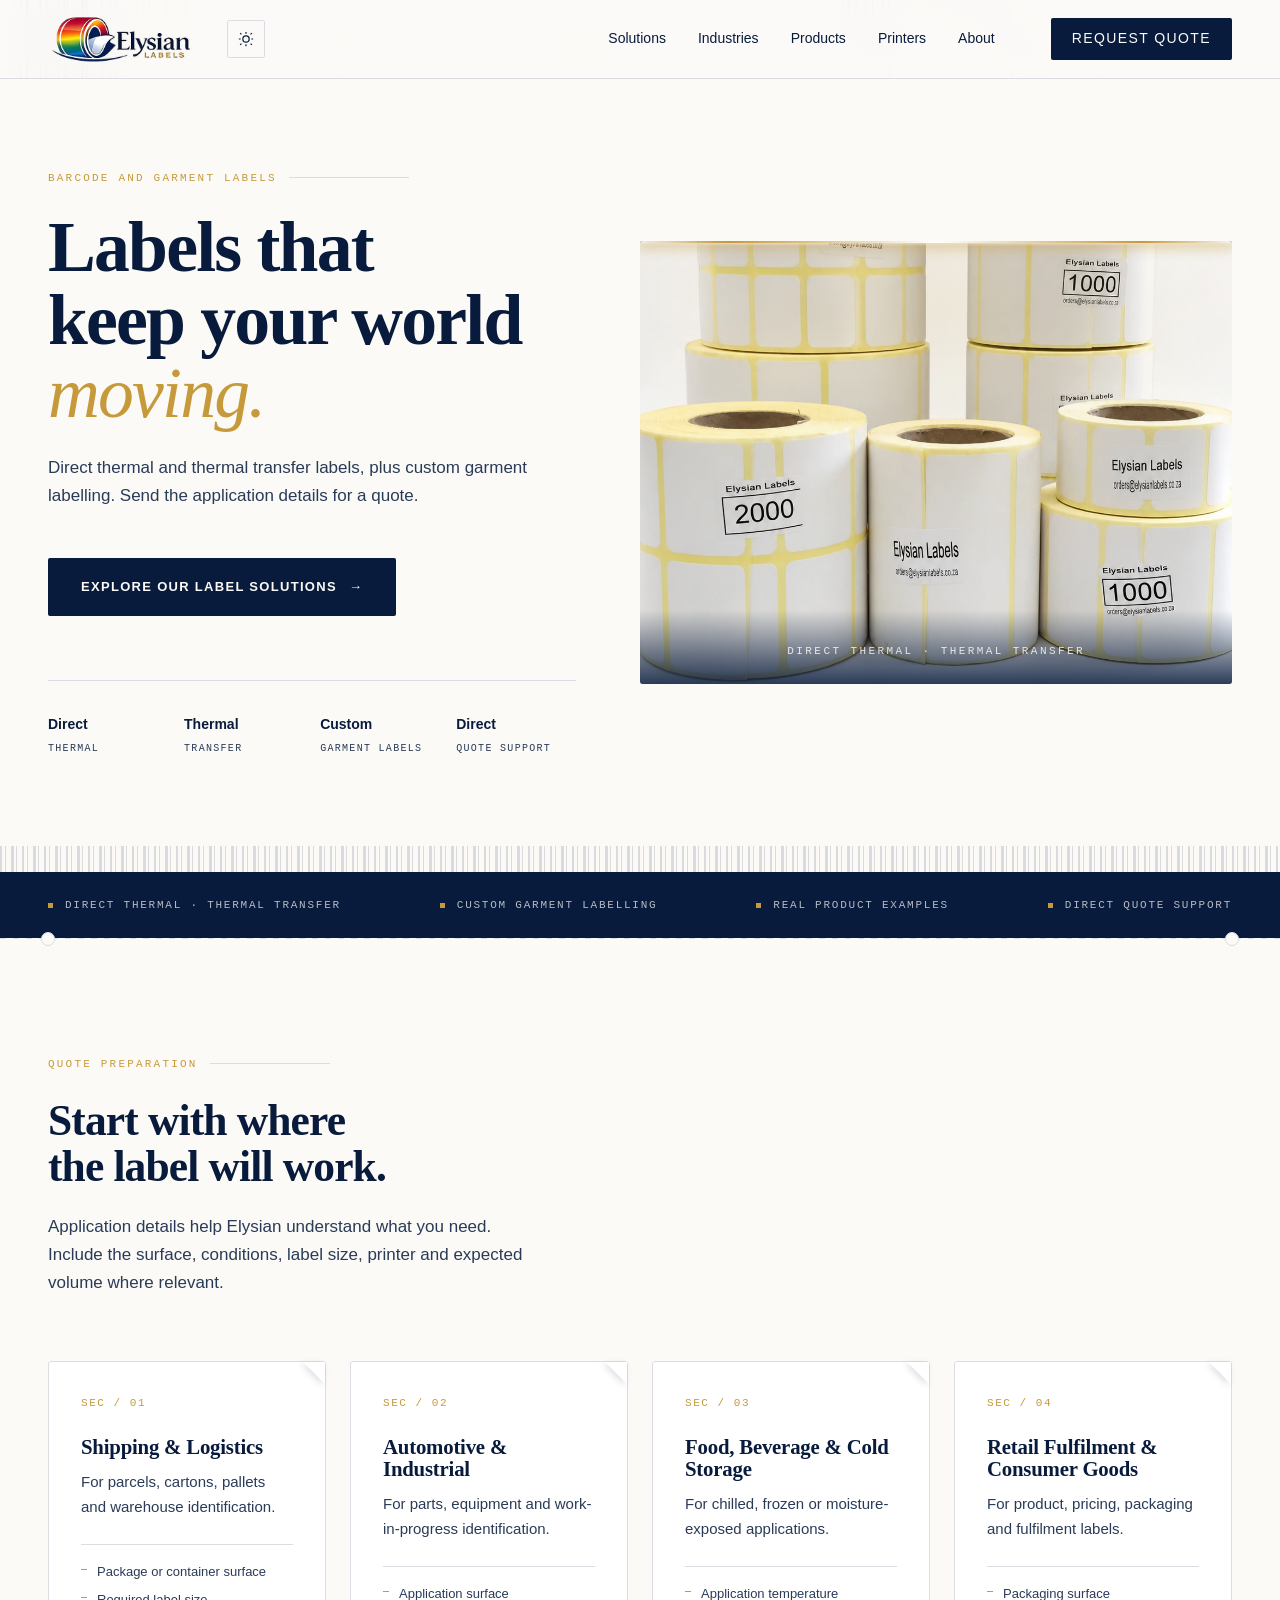
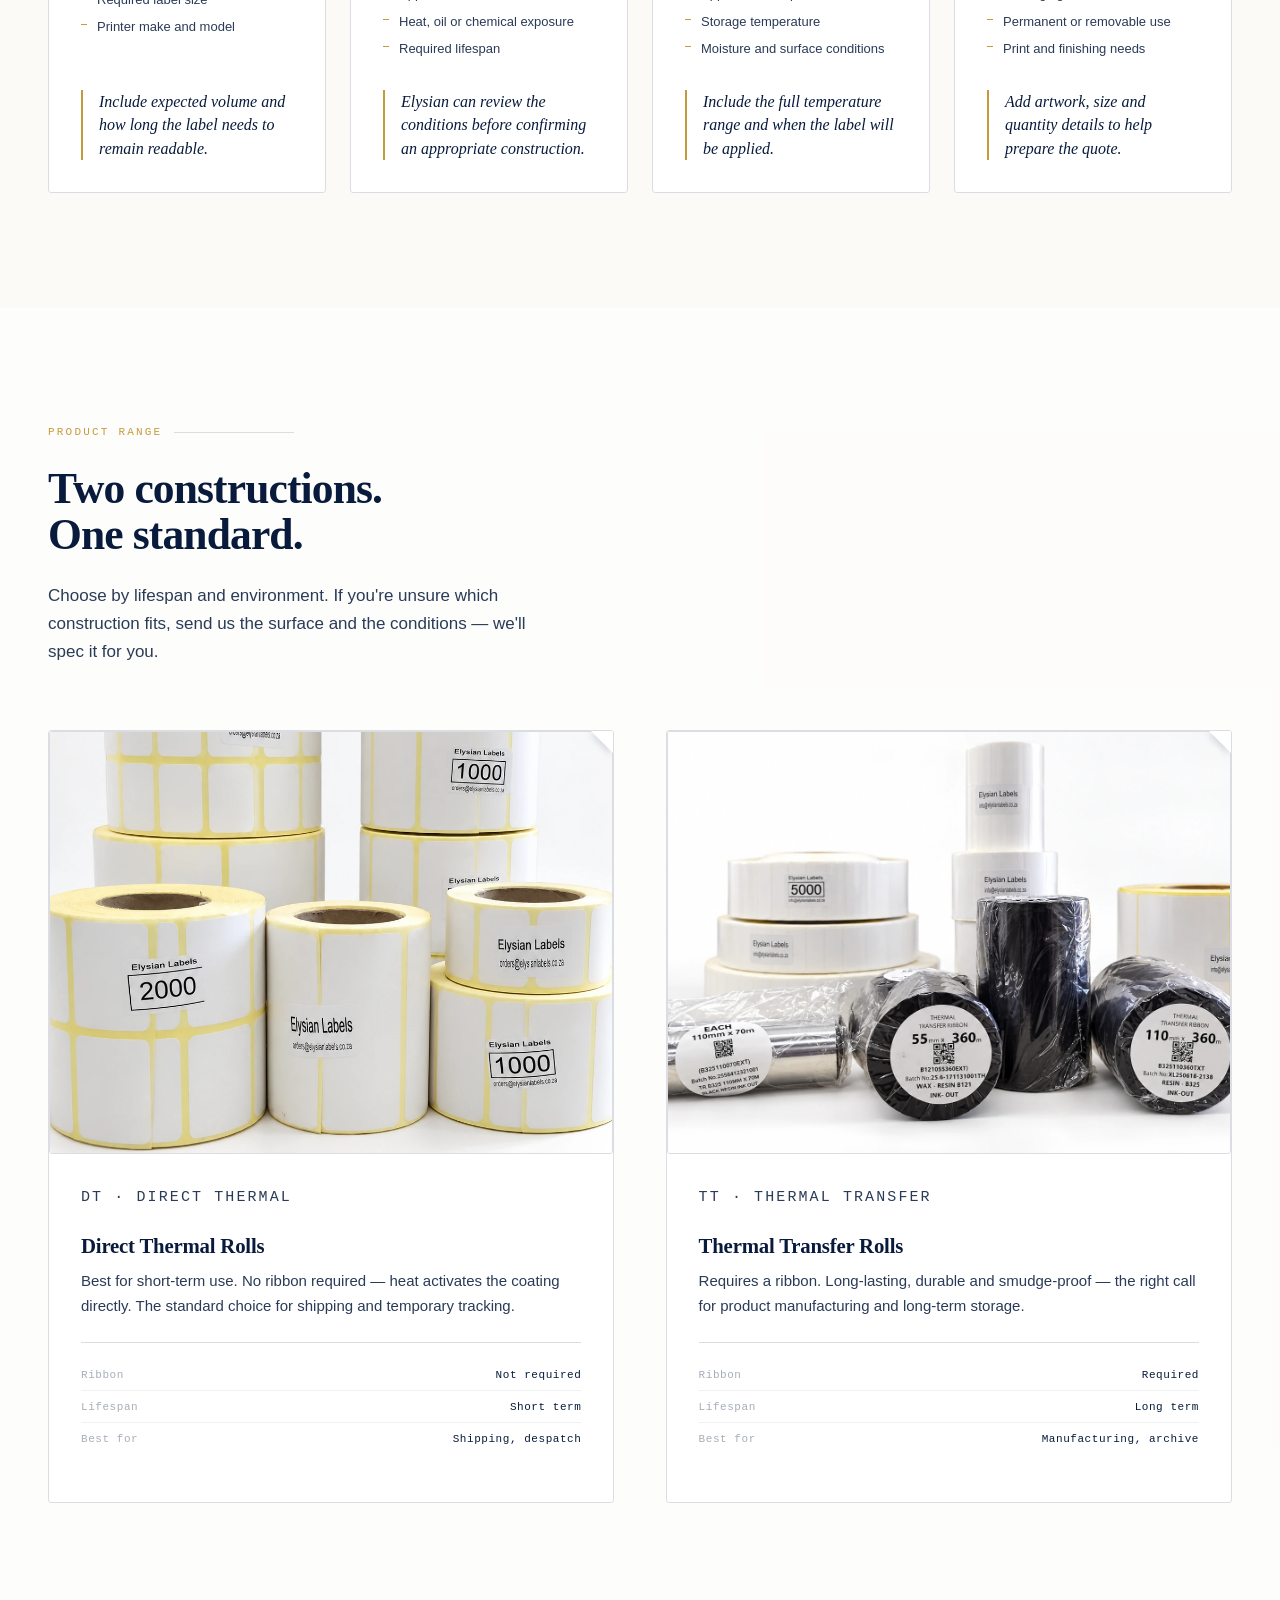
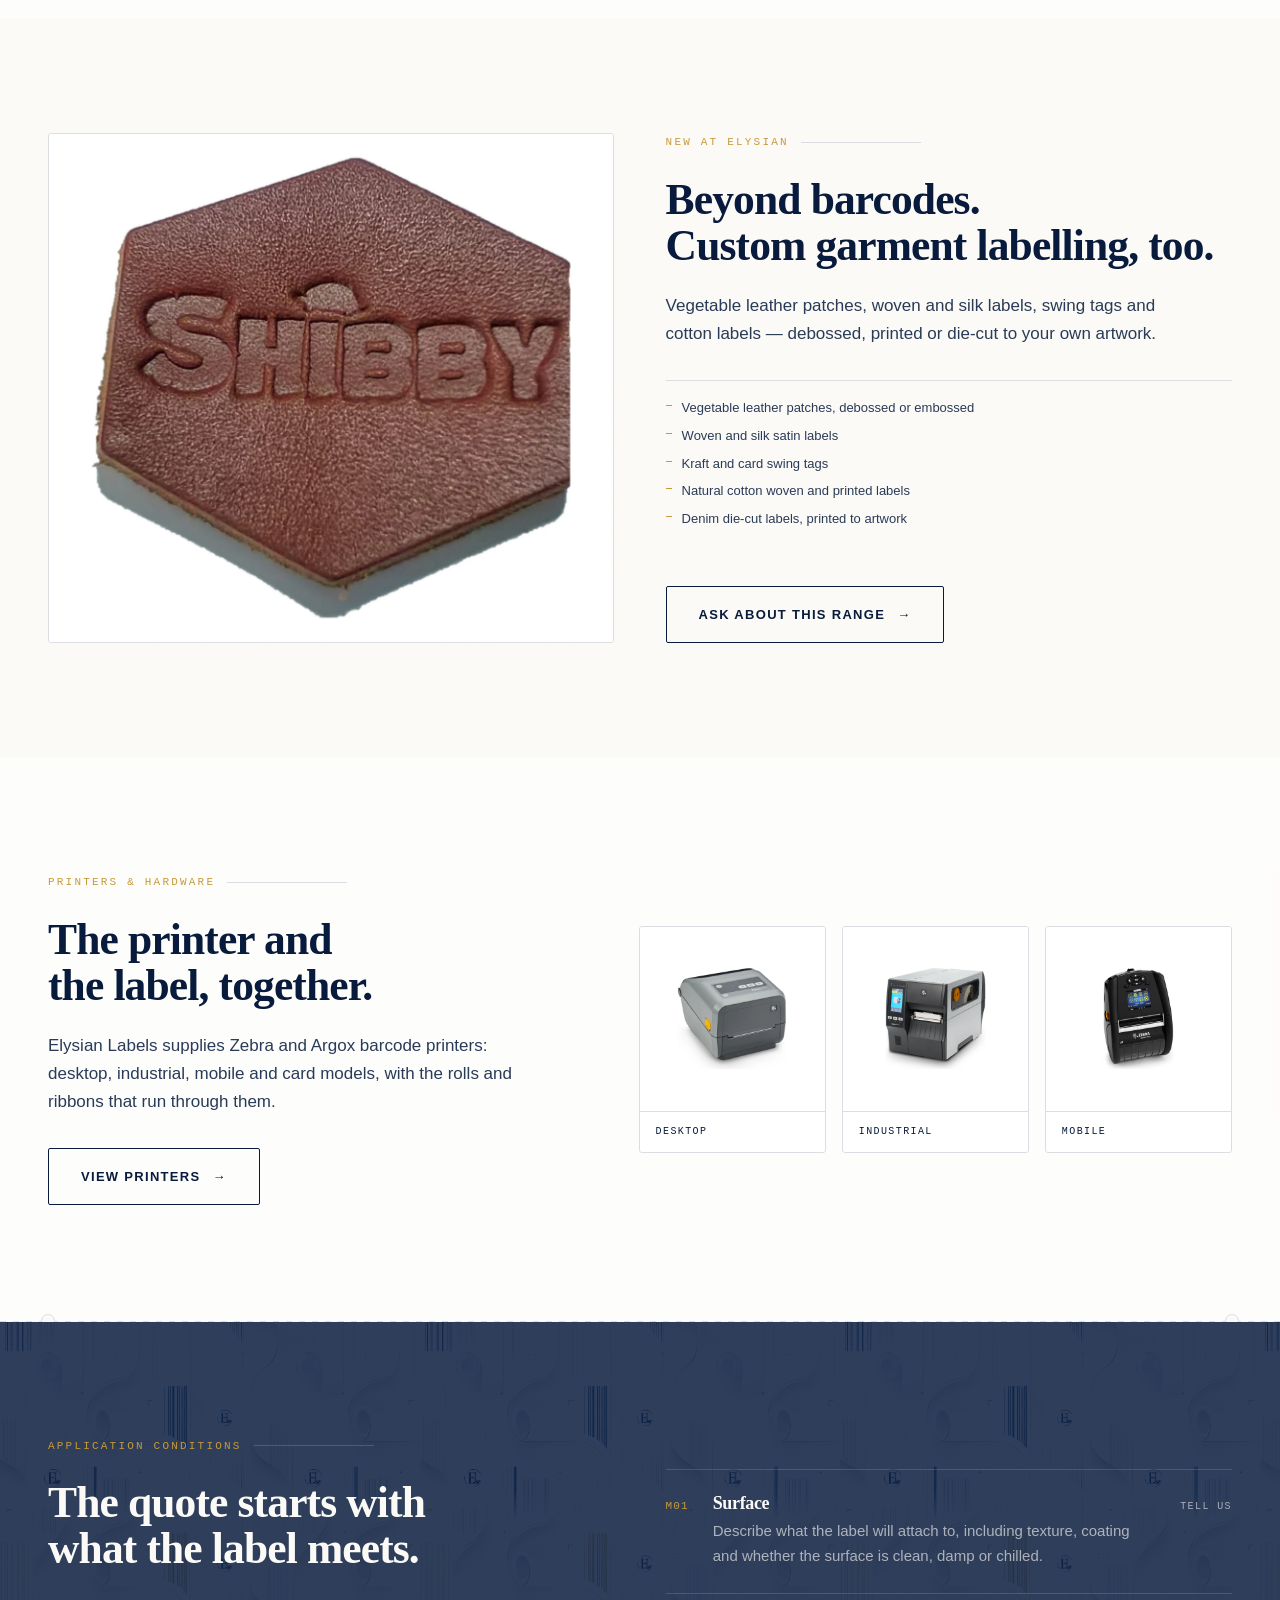
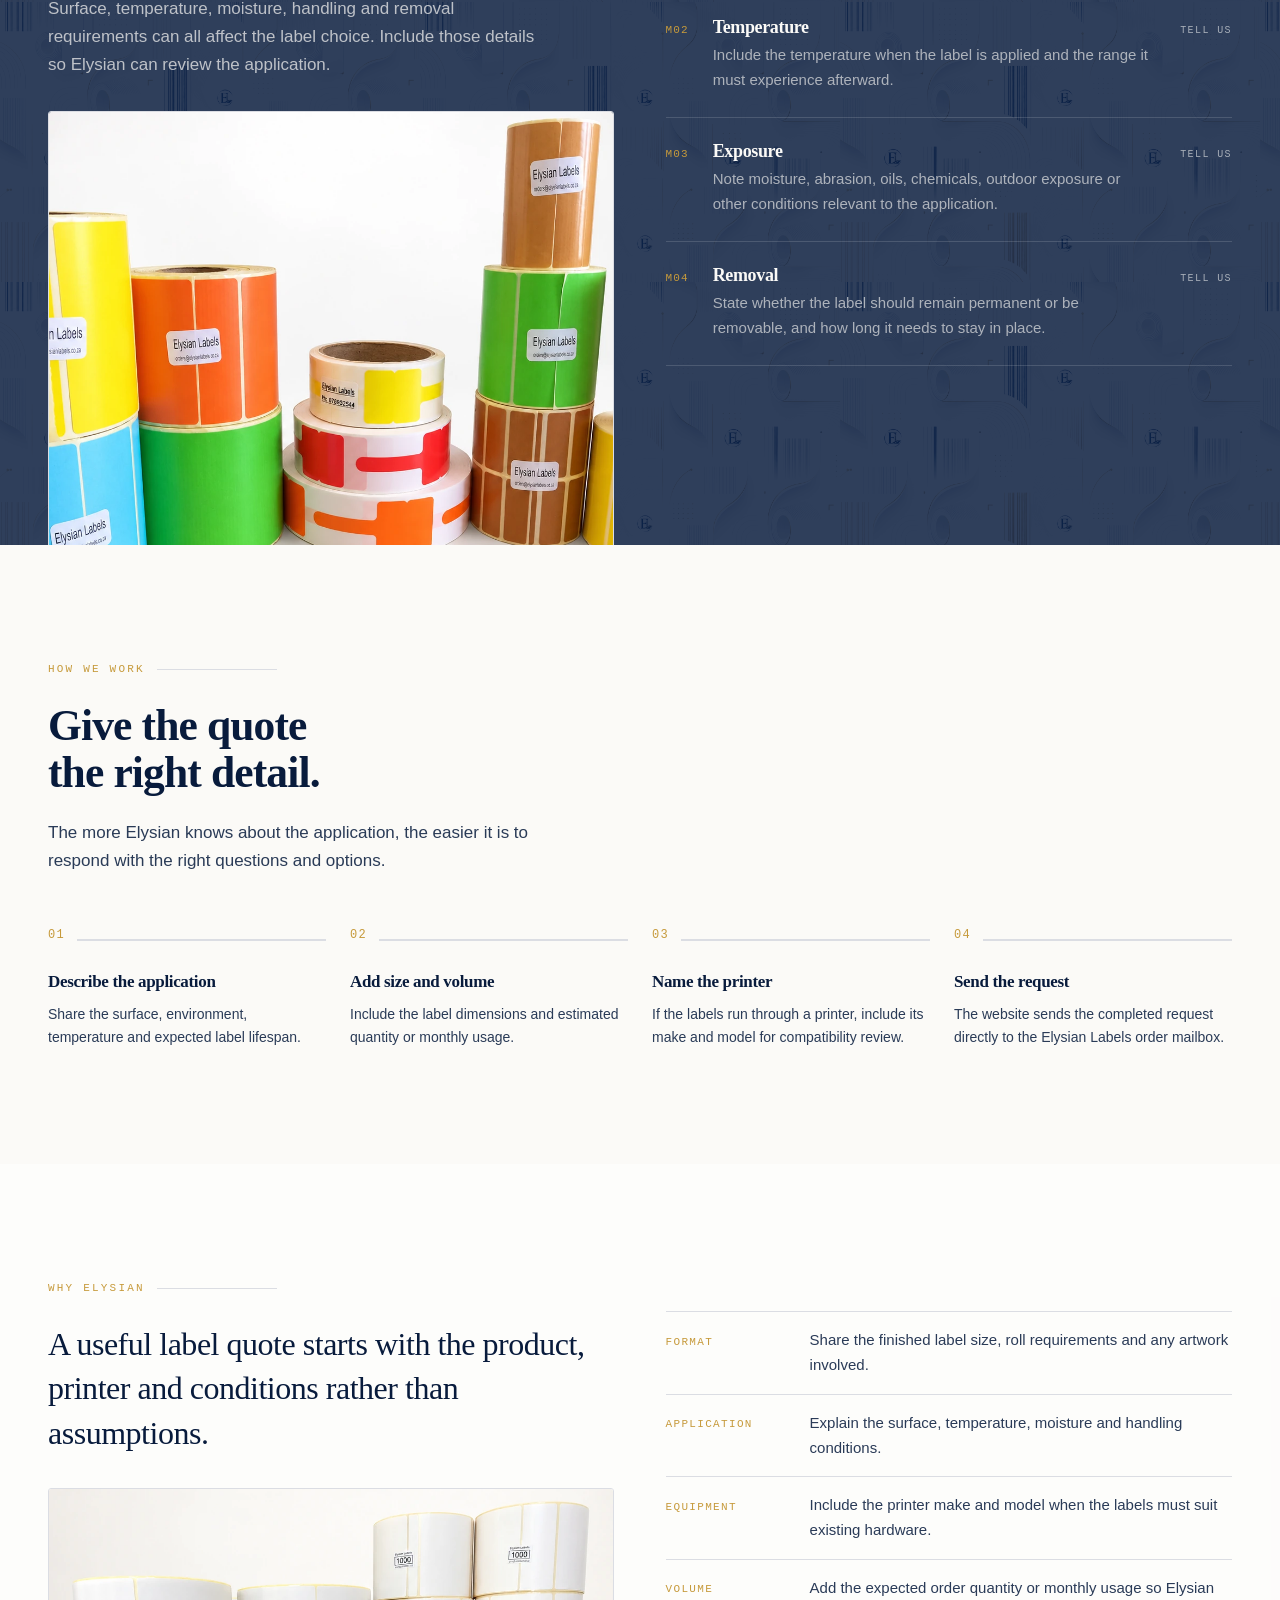
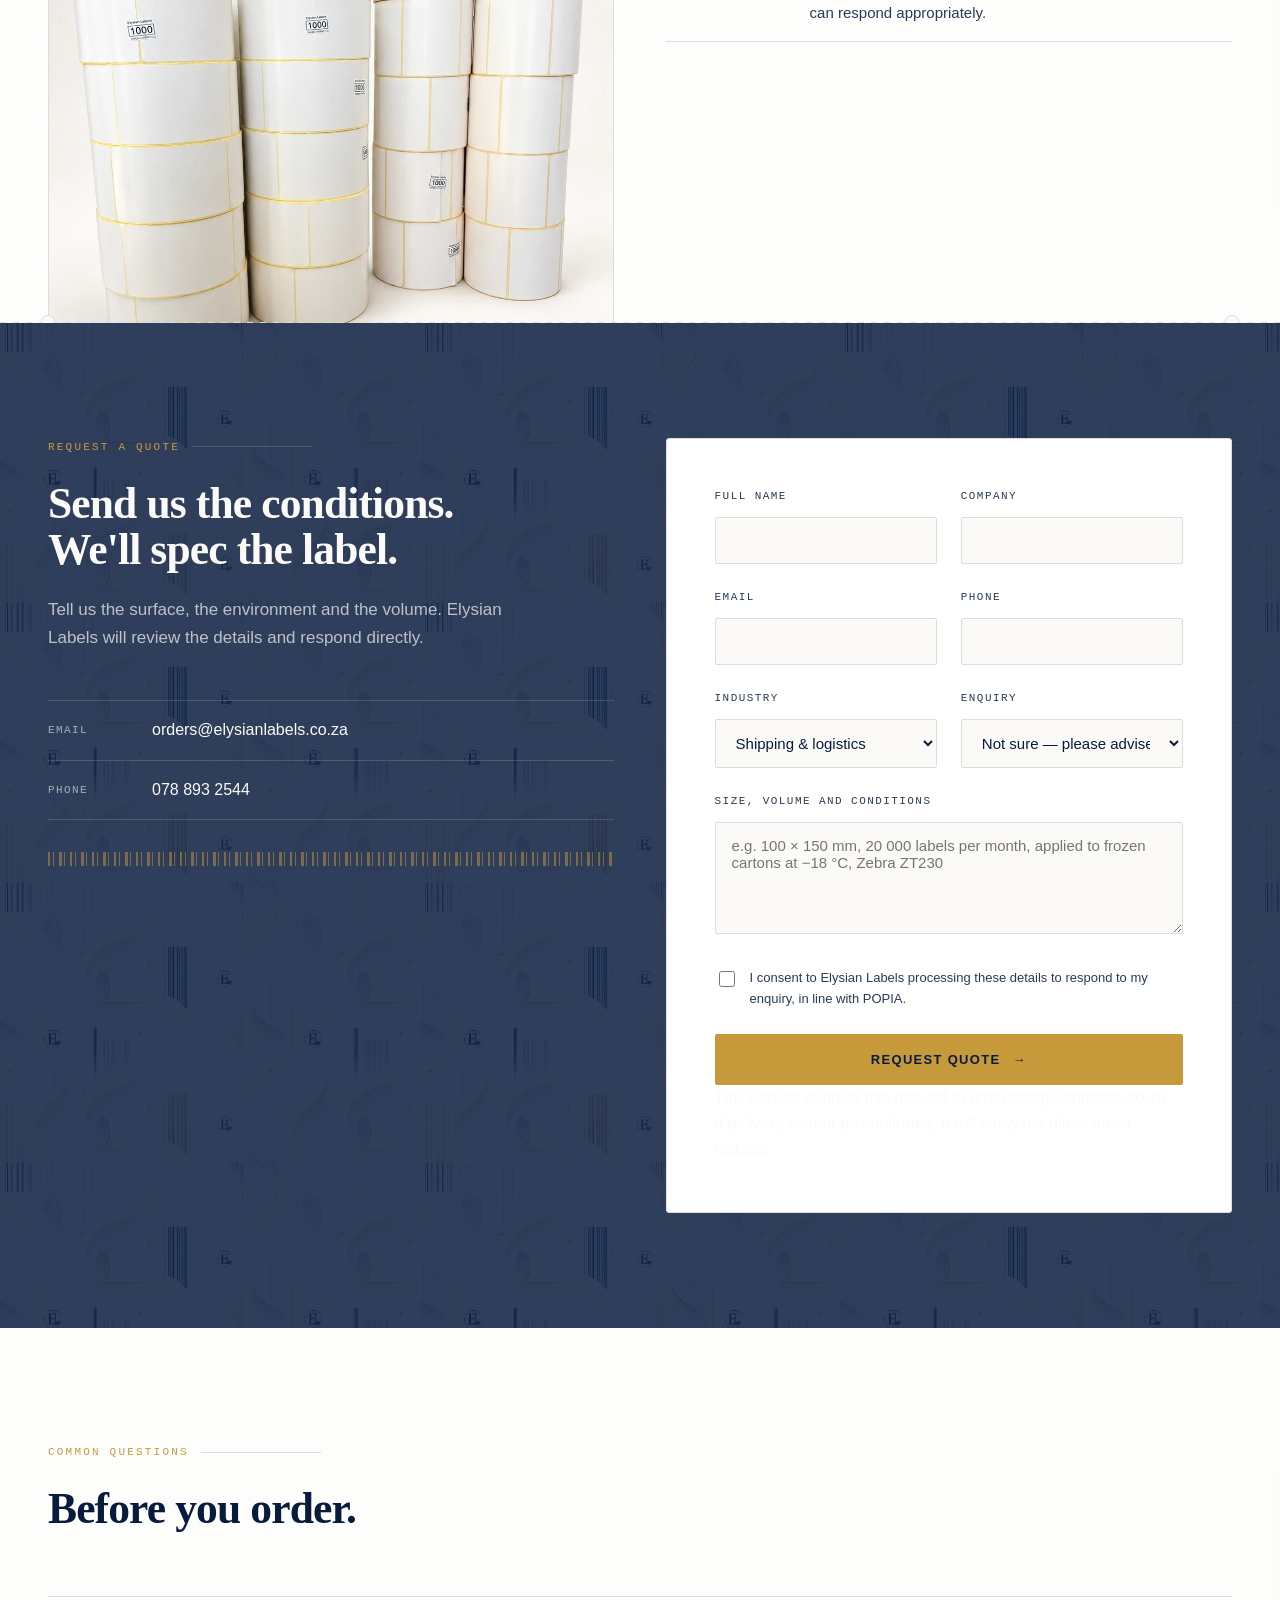
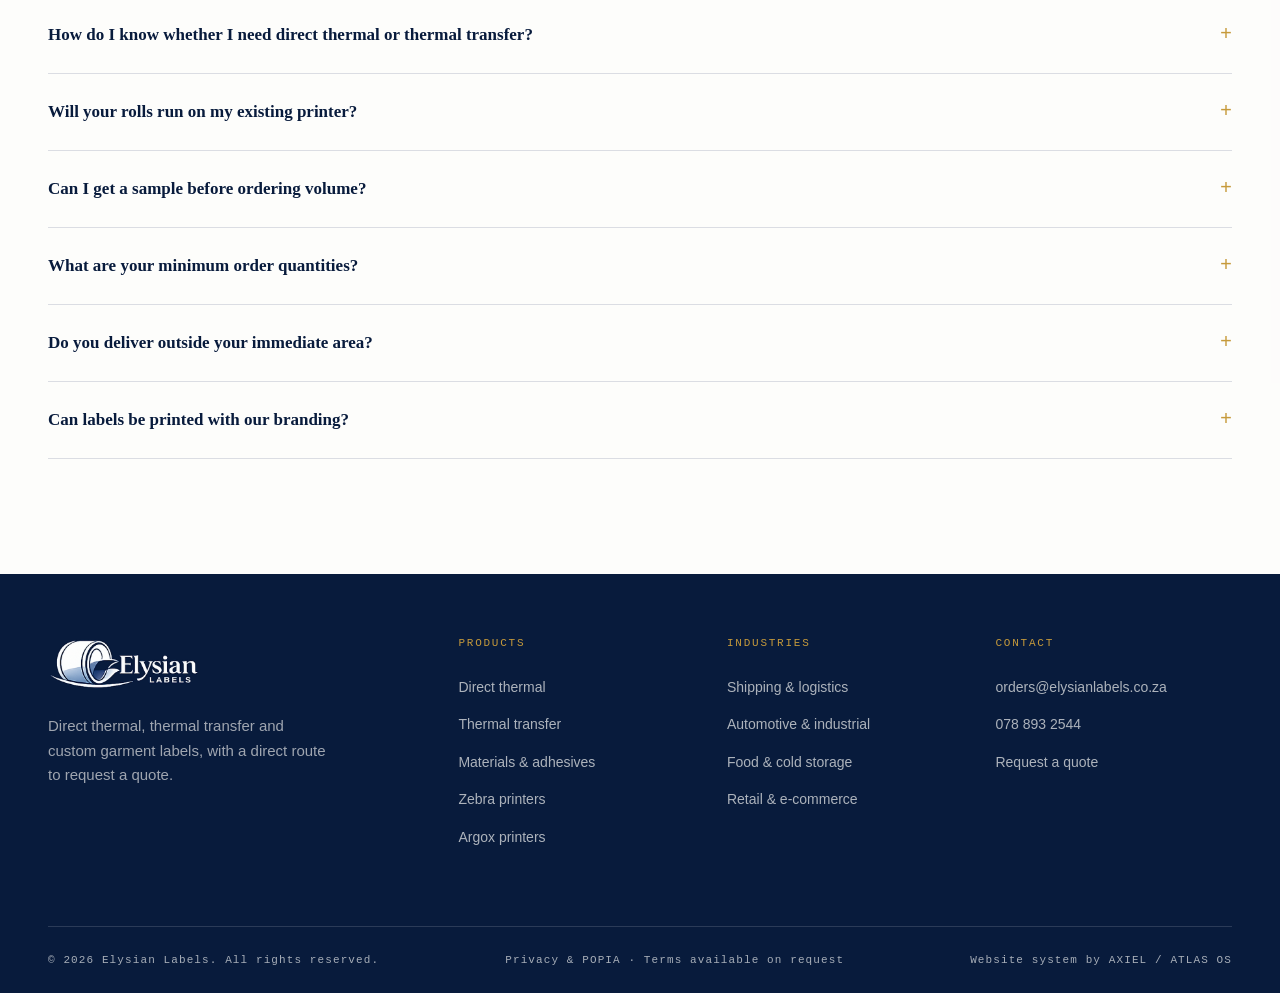
==== commit 2d4a5e12: "Draft printers & hardware page for Sadie's review Adds hardware.html with Zebra and Argox printer ra" ====
--- a/index.html
+++ b/index.html
@@ -67,6 +67,7 @@
       <a href="#materials">Solutions</a>
       <a href="#industries">Industries</a>
       <a href="#products">Products</a>
+      <a href="hardware.html">Printers</a>
       <a href="#why">About</a>
       <a class="btn btn-primary btn-small nav-cta" href="#quote">Request Quote</a>
     </nav>
@@ -241,6 +242,23 @@
   </div>
 </section>
 
+<!-- ══════════ 04C · PRINTERS & HARDWARE (teaser → hardware.html) ══════════ -->
+<section class="section section--paper" id="hardware">
+  <div class="wrap hw-teaser">
+    <div class="rv">
+      <p class="eyebrow">Printers &amp; hardware</p>
+      <h2 class="h2">The printer and<br>the label, together.</h2>
+      <p class="lede" data-csp-style="csp-mt-s5">Elysian Labels supplies Zebra and Argox barcode printers: desktop, industrial, mobile and card models, with the rolls and ribbons that run through them.</p>
+      <a class="btn btn-outline" href="hardware.html" data-csp-style="csp-mt-s6">View printers <span class="arw" aria-hidden="true">→</span></a>
+    </div>
+    <div class="hw-teaser-tiles rv">
+      <a class="hw-teaser-tile" href="hardware.html#zebra-desktop"><div class="hw-img"><img src="assets/hw/zebra-zd421.webp" alt="Zebra ZD421 desktop printer" width="960" height="720" loading="lazy"></div><span>Desktop</span></a>
+      <a class="hw-teaser-tile" href="hardware.html#zebra-industrial"><div class="hw-img"><img src="assets/hw/zebra-zt411.webp" alt="Zebra ZT411 industrial printer" width="960" height="720" loading="lazy"></div><span>Industrial</span></a>
+      <a class="hw-teaser-tile" href="hardware.html#zebra-mobile"><div class="hw-img"><img src="assets/hw/zebra-zq620-plus.webp" alt="Zebra ZQ620 Plus mobile printer" width="960" height="720" loading="lazy"></div><span>Mobile</span></a>
+    </div>
+  </div>
+</section>
+
 <div class="perf" aria-hidden="true"></div>
 
 <!-- ══════════ 05 · MATERIALS ══════════ -->
@@ -403,12 +421,13 @@
           </select>
         </div>
         <div class="field">
-          <label for="q-product">Label type</label>
+          <label for="q-product">Enquiry</label>
           <select id="q-product" name="product">
             <option value="unsure">Not sure — please advise</option>
             <option value="direct-thermal">Direct thermal</option>
             <option value="thermal-transfer">Thermal transfer</option>
             <option value="custom-garment">Custom garment labelling</option>
+            <option value="printer-hardware">Printer or hardware</option>
           </select>
         </div>
       </div>
@@ -482,6 +501,8 @@
           <li><a href="#products">Direct thermal</a></li>
           <li><a href="#products">Thermal transfer</a></li>
           <li><a href="#materials">Materials &amp; adhesives</a></li>
+          <li><a href="hardware.html#zebra">Zebra printers</a></li>
+          <li><a href="hardware.html#argox">Argox printers</a></li>
         </ul>
       </div>
 
--- a/site-csp.css
+++ b/site-csp.css
@@ -689,3 +689,100 @@
 [data-csp-style="csp-mt-s6"] { margin-top: var(--s6); }
 [data-csp-style="csp-mt-s7"] { margin-top: var(--s7); }
 [data-csp-style="csp-width-full"] { width: 100%; }
+
+/* ============ 14 PRINTERS & HARDWARE ============
+   hardware.html + the homepage teaser. Product photos are manufacturer
+   cut-outs on white, so the image well stays white in both themes. */
+.nav a[aria-current="page"]::after{transform:scaleX(1)}
+
+.hw-hero{background:var(--surface)}
+.hw-hero .hero-grid{grid-template-columns:minmax(0,1.1fr) minmax(0,1fr)}
+.hw-hero-lede{margin-bottom:var(--s6)}
+.hw-hero-ctas{display:flex;flex-wrap:wrap;gap:var(--s4)}
+.hw-hero-visual{
+  position:relative;background:var(--navy);border-radius:3px;overflow:hidden;
+  padding:clamp(1rem,2.5vw,1.75rem);display:grid;grid-template-columns:1fr 1fr;gap:clamp(.6rem,1.4vw,1rem);
+}
+.hw-hero-visual::before{
+  content:"";position:absolute;inset:0;
+  background-image:url('assets/elysian-pattern-bg.png');background-size:340px;
+  opacity:.14;mix-blend-mode:screen;pointer-events:none;
+}
+.hw-hero-tile{position:relative;z-index:1;background:#fff;border-radius:2px;aspect-ratio:1/1;display:flex;flex-direction:column;margin:0}
+.hw-hero-tile img{flex:1;min-height:0;width:100%;object-fit:contain;padding:10%}
+.hw-hero-tile figcaption{
+  font-family:var(--mono);font-size:.625rem;letter-spacing:.14em;text-transform:uppercase;
+  color:var(--navy);padding:0 var(--s4) var(--s3);
+}
+.hw-hero-visual .scanline{z-index:3}
+
+.hw-jump{
+  position:sticky;top:78px;z-index:80;
+  background:var(--hdr-bg);backdrop-filter:blur(14px);border-bottom:1px solid var(--border);
+}
+.hw-jump-in{display:flex;gap:var(--s2);align-items:center;overflow-x:auto;padding-block:var(--s3);scrollbar-width:none}
+.hw-jump-in::-webkit-scrollbar{display:none}
+.hw-jump b{font-family:var(--mono);font-size:.625rem;font-weight:500;letter-spacing:.16em;text-transform:uppercase;color:var(--gold);padding-right:var(--s2);white-space:nowrap}
+.hw-jump b:not(:first-child){margin-left:var(--s4);padding-left:var(--s4);border-left:1px solid var(--border)}
+.hw-jump a{
+  white-space:nowrap;font-size:.8125rem;font-weight:500;text-decoration:none;color:var(--ink);
+  padding:.4rem .8rem;border:1px solid var(--border);border-radius:2px;transition:border-color .2s var(--ease),color .2s var(--ease);
+}
+.hw-jump a:hover{border-color:var(--gold);color:var(--gold)}
+
+.hw-guide{display:grid;grid-template-columns:repeat(4,1fr);gap:var(--s5)}
+.hw-guide .ind-types{margin-bottom:0}
+
+.hw-brand-head{display:grid;grid-template-columns:minmax(0,1fr) minmax(0,1fr);gap:clamp(2rem,4vw,3.5rem);align-items:end;margin-bottom:var(--s4)}
+.hw-brand-name{font-family:var(--display);font-size:clamp(3rem,7vw,5.5rem);line-height:.95;letter-spacing:-.03em}
+
+.hw-cat{padding-top:var(--s7);scroll-margin-top:150px}
+.hw-cat + .hw-cat{margin-top:var(--s7);border-top:1px solid var(--border)}
+.hw-cat-head{display:grid;grid-template-columns:auto minmax(0,1fr);gap:var(--s2) var(--s5);align-items:baseline;margin-bottom:var(--s6);max-width:60rem}
+.hw-cat-code{font-family:var(--mono);font-size:.6875rem;letter-spacing:.14em;color:var(--gold);grid-row:span 2}
+.hw-cat-head h3{font-size:clamp(1.4rem,2.4vw,1.85rem)}
+.hw-cat-head p{color:var(--ink-soft);max-width:62ch}
+
+.hw-grid{display:grid;grid-template-columns:repeat(auto-fill,minmax(250px,1fr));gap:var(--s5)}
+.hw-card{display:flex;flex-direction:column;background:var(--surface-alt);border:1px solid var(--border);border-radius:3px;overflow:hidden;transition:border-color .3s var(--ease)}
+.hw-card:hover{border-color:var(--gold)}
+.hw-img{background:#fff;aspect-ratio:4/3;display:flex;align-items:center;justify-content:center;border-bottom:1px solid var(--border)}
+.hw-img img{width:100%;height:100%;object-fit:contain;padding:8%}
+.hw-body{padding:var(--s5);display:flex;flex-direction:column;flex:1}
+.hw-top{display:flex;justify-content:space-between;gap:var(--s3);align-items:baseline;margin-bottom:var(--s3)}
+.hw-series{font-family:var(--mono);font-size:.6875rem;letter-spacing:.14em;color:var(--gold)}
+.hw-tier{font-family:var(--mono);font-size:.625rem;letter-spacing:.12em;text-transform:uppercase;color:var(--ink-soft);border:1px solid var(--border);border-radius:2px;padding:.15rem .45rem;white-space:nowrap}
+.hw-card h4{font-family:var(--display);font-size:1.3rem;font-weight:600;letter-spacing:-.01em;margin-bottom:var(--s3)}
+.hw-card p{font-size:.875rem;color:var(--ink-soft);margin-bottom:var(--s4)}
+.hw-card .prod-specs{margin-bottom:var(--s4)}
+.hw-ask{
+  margin-top:auto;font-family:var(--sans);font-size:.75rem;font-weight:600;letter-spacing:.1em;text-transform:uppercase;
+  text-decoration:none;color:var(--ink);display:inline-flex;gap:var(--s2);align-items:center;
+}
+.hw-ask:hover{color:var(--gold)}
+.hw-ask .arw{transition:transform .25s var(--ease)}
+.hw-ask:hover .arw{transform:translateX(4px)}
+
+.hw-note{font-family:var(--mono);font-size:.6875rem;letter-spacing:.04em;line-height:1.7;color:var(--muted);max-width:80ch;margin-top:var(--s7)}
+
+/* Homepage teaser */
+.hw-teaser{display:grid;grid-template-columns:minmax(0,1fr) minmax(0,1.1fr);gap:clamp(2rem,4vw,3.5rem);align-items:center}
+.hw-teaser-tiles{display:grid;grid-template-columns:repeat(3,1fr);gap:var(--s4)}
+.hw-teaser-tile{background:var(--surface-alt);border:1px solid var(--border);border-radius:3px;overflow:hidden;text-decoration:none;display:flex;flex-direction:column;transition:border-color .3s var(--ease)}
+.hw-teaser-tile:hover{border-color:var(--gold)}
+.hw-teaser-tile .hw-img{aspect-ratio:1/1}
+.hw-teaser-tile span{font-family:var(--mono);font-size:.625rem;letter-spacing:.14em;text-transform:uppercase;color:var(--ink);padding:var(--s3) var(--s4)}
+
+@media (max-width:1080px){
+  .hw-guide{grid-template-columns:repeat(2,1fr)}
+}
+@media (max-width:900px){
+  .hw-hero .hero-grid,.hw-brand-head,.hw-teaser{grid-template-columns:1fr}
+}
+@media (max-width:620px){
+  .hw-guide{grid-template-columns:1fr}
+  .hw-teaser-tiles{gap:var(--s2)}
+  .hw-teaser-tile span{padding:var(--s2);font-size:.5625rem;letter-spacing:.08em}
+  .hw-cat-head{grid-template-columns:1fr}
+  .hw-cat-code{grid-row:auto}
+}
